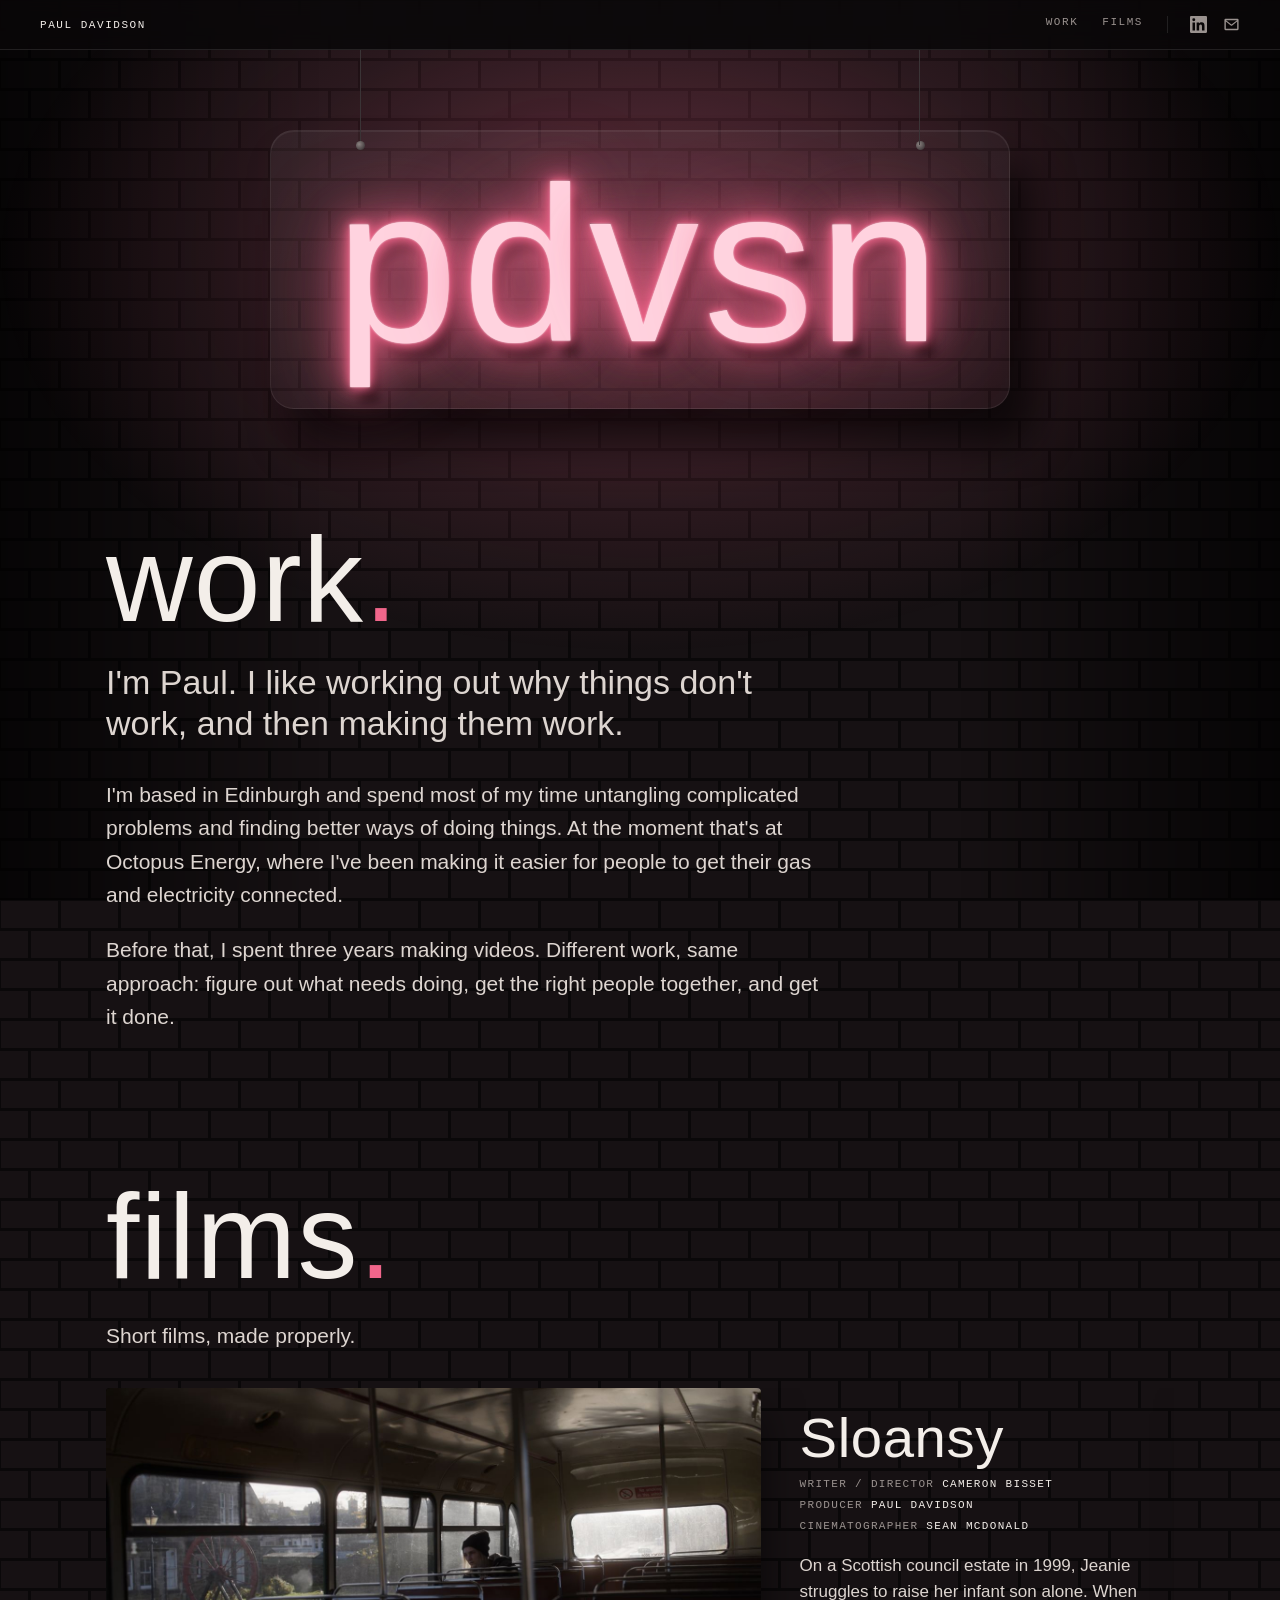
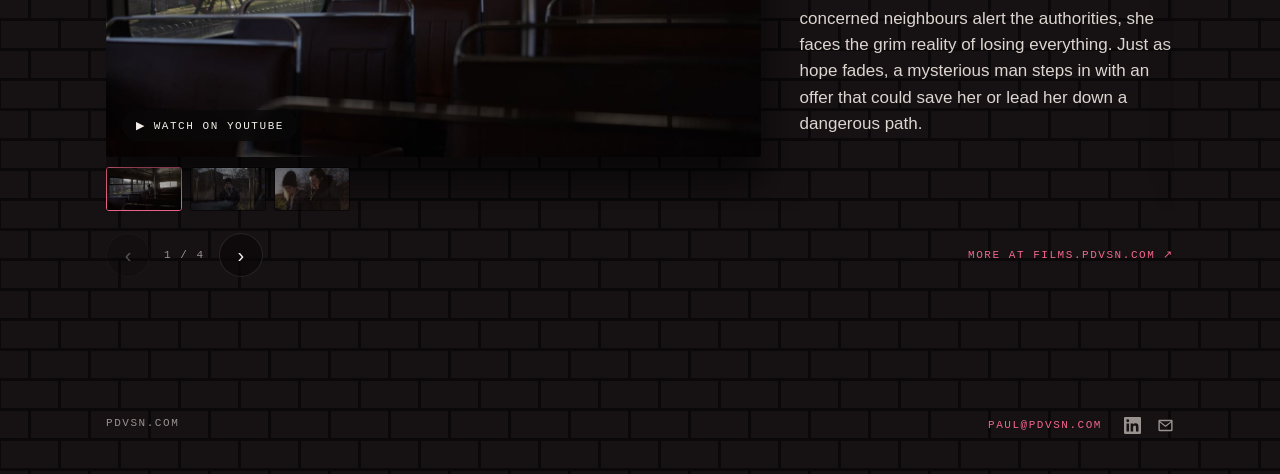
==== index.html @ 5a86b6cb "Shorten the header and set the sign in Bebas Neue The sign area is now about half a screen with the " ====
<!DOCTYPE html>
<html lang="en">
<head>
<meta charset="UTF-8">
<meta name="viewport" content="width=device-width, initial-scale=1.0">
<title>pdvsn — Paul Davidson</title>
<meta name="description" content="Paul Davidson. I like working out why things don't work, and then making them work.">
<link rel="icon" href="data:image/svg+xml,<svg xmlns='http://www.w3.org/2000/svg' viewBox='0 0 16 16'><rect width='16' height='16' fill='%23F1668B'/></svg>">
<link rel="stylesheet" href="site.css">
<style>
  /* ————— the neon sign ————— */
  .wall {
    min-height: clamp(260px, 46svh, 560px);
    display: grid;
    place-items: center;
    padding: 48px 16px 24px;
    overflow-x: clip;
    /* stop the wires at the top of this section, under the header,
       but let the glow fade out over the content below */
    clip-path: inset(0 -100vw -600px -100vw);
  }
  /* pink light thrown onto the bricks once the sign is on */
  .glow {
    position: absolute;
    left: 50%; top: 50%;
    width: min(1300px, 170vw); height: min(800px, 110vw);
    transform: translate(-50%, -50%);
    background: radial-gradient(ellipse at center, rgba(241,102,139,.36), rgba(241,102,139,.09) 45%, transparent 70%);
    pointer-events: none;
  }

  /* clear acrylic plate on two wires */
  .plate {
    position: relative;
    padding: clamp(14px, 2.4vw, 30px) clamp(26px, 5vw, 64px) clamp(18px, 3vw, 38px);
    border-radius: clamp(14px, 2vw, 24px);
    border: 1px solid rgba(255,255,255,.08);
    background: linear-gradient(160deg, rgba(255,255,255,.05), rgba(255,255,255,.012));
    box-shadow: 0 1px 0 rgba(255,255,255,.06) inset, 22px 34px 40px rgba(0,0,0,.65);
  }
  .plate::before, .plate::after {
    content: "";
    position: absolute;
    bottom: calc(100% - 14px);
    height: 100vh;
    border-left: 1px solid #3a3436;
  }
  .plate::before { left: 12%; }
  .plate::after { right: 12%; }
  .standoff { position: absolute; top: 10px; width: 9px; height: 9px; border-radius: 50%; background: radial-gradient(circle at 35% 35%, #8a8381, #2a2627); }
  .standoff.l { left: calc(12% - 4px); }
  .standoff.r { right: calc(12% - 5px); }

  .neon {
    display: flex;
    margin: 0;
    font-weight: 400;
    font-family: var(--display);
    font-size: clamp(96px, 20vw, 220px);
    line-height: .95;
    letter-spacing: .02em;
    white-space: nowrap;
  }
  .ltr { position: relative; z-index: 0; }
  /* the shadow each letter casts on the plate and wall */
  .ltr::before {
    content: attr(data-t);
    position: absolute; left: 0; top: 0;
    z-index: -1;
    color: rgba(0,0,0,.85);
    transform: translate(.04em, .07em);
    filter: blur(5px);
  }
  /* unlit glass */
  .ltr .off { color: #3a3134; text-shadow: 0 1px 0 rgba(255,255,255,.07), 0 -1px 0 rgba(0,0,0,.6); }
  /* lit tube, stacked exactly on top */
  .ltr .on {
    position: absolute; left: 0; top: 0;
    color: #ffd3df;
    text-shadow: 0 0 2px #fff, 0 0 8px var(--pink), 0 0 18px var(--pink), 0 0 40px var(--pink), 0 0 80px rgba(241,102,139,.8);
  }
  /* each letter lights on its own, with its own stutter */
  .js .on, .js .glow { opacity: 0; }
  .js .lit .on { animation: flick 1.1s steps(1, end) both; }
  .js .lit .l1 { animation-delay: .2s; }
  .js .lit .l2 { animation-delay: .65s; animation-name: flick2; }
  .js .lit .l3 { animation-delay: 1.05s; }
  .js .lit .l4 { animation: flick2 1.5s steps(1, end) 1.4s both, buzz 6s steps(1, end) 4s infinite; }
  .js .lit .l5 { animation-delay: 2.1s; animation-name: flick2; }
  .js .lit .glow { animation: warm 3s steps(1, end) .2s both; }
  @keyframes flick {
    0% { opacity: 0 } 10% { opacity: .9 } 16% { opacity: 0 } 30% { opacity: 1 } 36% { opacity: .2 } 50% { opacity: 1 } 100% { opacity: 1 }
  }
  @keyframes flick2 {
    0% { opacity: 0 } 8% { opacity: .6 } 12% { opacity: 0 } 34% { opacity: 0 } 38% { opacity: 1 } 44% { opacity: 0 } 60% { opacity: 1 } 100% { opacity: 1 }
  }
  @keyframes buzz {
    0% { opacity: 1 } 90% { opacity: .3 } 91.5% { opacity: 1 } 93% { opacity: .5 } 94% { opacity: 1 } 100% { opacity: 1 }
  }
  @keyframes warm {
    0% { opacity: 0 } 8% { opacity: .25 } 14% { opacity: 0 } 25% { opacity: .3 } 40% { opacity: .45 } 52% { opacity: .55 }
    66% { opacity: .7 } 80% { opacity: .85 } 92% { opacity: 1 } 100% { opacity: 1 }
  }

  /* ————— films: one at a time on desktop, stacked on phones ————— */
  .reel {
    display: flex;
    gap: 24px;
    margin-top: clamp(24px, 3vw, 36px);
    overflow-x: auto;
    scroll-snap-type: x mandatory;
    scroll-behavior: smooth;
    scrollbar-width: none;
    overscroll-behavior-x: contain;
  }
  .reel::-webkit-scrollbar { display: none; }
  .reel:focus-visible { outline: 1px dashed var(--pink); outline-offset: 6px; }
  .film {
    flex: 0 0 100%;
    scroll-snap-align: start;
    display: grid;
    grid-template-columns: 1.75fr 1fr;
    gap: clamp(24px, 3vw, 44px);
    align-items: start;
  }
  .film > div:last-child { padding-top: clamp(8px, 2vw, 24px); }
  .film h3 { margin: 0 0 10px; font-family: var(--display); font-weight: 400; font-size: clamp(40px, 4.4vw, 60px); line-height: .92; letter-spacing: .01em; }
  .film p { margin: 0; font-size: 17px; line-height: 1.55; }
  .film > * { min-width: 0; } /* let a long thumbnail row scroll instead of widening the page */
  .thumbs { display: flex; gap: 8px; margin-top: 10px; overflow-x: auto; scrollbar-width: none; }
  .thumbs::-webkit-scrollbar { display: none; }
  .thumbs button {
    flex: 0 0 auto;
    width: 76px;
    padding: 0;
    border: 1px solid transparent;
    border-radius: 3px;
    background: #000;
    cursor: pointer;
    opacity: .5;
    transition: opacity .2s, border-color .2s;
  }
  .thumbs button img { display: block; width: 100%; aspect-ratio: 16 / 9; object-fit: cover; border-radius: 2px; }
  .thumbs button:hover, .thumbs button:focus-visible { opacity: .85; outline: none; border-color: var(--rule); }
  .thumbs button.on { opacity: 1; border-color: var(--pink); }
  .credits { list-style: none; margin: 0 0 16px; padding: 0; }
  .credits li { font-family: var(--mono); font-size: 11px; letter-spacing: .12em; text-transform: uppercase; color: var(--ink-dim); line-height: 1.9; }
  .credits b { font-weight: 400; color: var(--ink); }

  .reel-nav { display: flex; align-items: center; gap: 14px; margin-top: 22px; }
  .reel-nav button {
    width: 44px; height: 44px;
    border-radius: 50%;
    border: 1px solid var(--rule);
    background: rgba(10,8,9,.6);
    color: var(--ink);
    font-size: 20px; line-height: 1;
    cursor: pointer;
    transition: border-color .2s, color .2s, opacity .2s;
  }
  .reel-nav button:hover, .reel-nav button:focus-visible { border-color: var(--pink); color: var(--pink); outline: none; }
  .reel-nav button:disabled { opacity: .3; cursor: default; border-color: var(--rule); color: var(--ink); }
  .reel-nav .count { min-width: 4ch; color: var(--ink-dim); }
  .reel-nav .more { margin: 0 0 0 auto; }

  .still {
    position: relative;
    display: block;
    overflow: hidden;
    border-radius: 4px;
    box-shadow: 0 24px 40px rgba(0,0,0,.6);
  }
  /* films are shot in different shapes, so show each still whole on a black screen */
  .still { background: #000; }
  .still img { display: block; width: 100%; height: auto; aspect-ratio: 16 / 9; object-fit: contain; transition: transform .8s cubic-bezier(.2,.7,.2,1), opacity .25s; }
  .still img.fade { opacity: 0; }
  .still:hover img, .still:focus-visible img { transform: scale(1.03); }
  .still .play {
    position: absolute; left: 16px; bottom: 16px;
    padding: 9px 14px;
    background: rgba(10,8,9,.75);
    backdrop-filter: blur(6px);
    -webkit-backdrop-filter: blur(6px);
    border-radius: 999px;
    color: var(--ink);
    font-family: var(--mono); font-size: 11px; letter-spacing: .14em; text-transform: uppercase;
    transition: background .2s, color .2s;
  }
  .still:hover .play, .still:focus-visible .play { background: var(--pink); color: var(--bg); }
  .more { display: inline-block; color: var(--pink); text-decoration: none; }
  .more:hover, .more:focus-visible { text-decoration: underline; }

  /* ————— use the width on laptops ————— */
  .wide, footer { width: min(1100px, 100%); margin: 0 auto; }
  .wide .part { width: auto; margin: 0; }
  .wide .narrow { max-width: 760px; }
  #work { padding-top: clamp(28px, 5vw, 64px); }

  @media (max-width: 860px) {
    .wide, footer { width: min(760px, 100%); }
  }
  @media (max-width: 700px) {
    .reel { flex-direction: column; gap: clamp(40px, 8vw, 56px); overflow: visible; scroll-snap-type: none; }
    .film { grid-template-columns: 1fr; gap: 16px; }
    .reel-nav button, .reel-nav .count { display: none; }
    .reel-nav .more { margin: 8px 0 0; }
  }

  @media (prefers-reduced-motion: reduce) {
    html { scroll-behavior: auto; }
    .js .on, .js .glow { opacity: 1; animation: none !important; }
  }
</style>
</head>
<body>

  <header class="menu">
    <a class="home" href="#top">Paul Davidson</a>
    <nav aria-label="Main"><a href="#work">work</a><a href="#films">films</a><span class="icons"><a href="https://www.linkedin.com/in/mrpauldavidson" aria-label="LinkedIn"><svg viewBox="0 0 24 24" aria-hidden="true"><path d="M20.45 20.45h-3.55v-5.57c0-1.33-.03-3.04-1.85-3.04-1.86 0-2.14 1.45-2.14 2.94v5.67H9.36V9h3.41v1.56h.05c.47-.9 1.64-1.85 3.37-1.85 3.6 0 4.27 2.37 4.27 5.46v6.28zM5.34 7.43a2.06 2.06 0 1 1 0-4.12 2.06 2.06 0 0 1 0 4.12zM7.12 20.45H3.56V9h3.56v11.45zM22.22 0H1.77C.79 0 0 .77 0 1.73v20.54C0 23.23.79 24 1.77 24h20.45c.98 0 1.78-.77 1.78-1.73V1.73C24 .77 23.2 0 22.22 0z"/></svg></a><a href="mailto:paul@pdvsn.com" aria-label="Email paul@pdvsn.com"><svg viewBox="0 0 24 24" aria-hidden="true"><path d="M2 5.5A1.5 1.5 0 0 1 3.5 4h17A1.5 1.5 0 0 1 22 5.5v13a1.5 1.5 0 0 1-1.5 1.5h-17A1.5 1.5 0 0 1 2 18.5v-13zm2.2.5 7.8 6.1L19.8 6H4.2zM20 7.9l-7.4 5.8a1 1 0 0 1-1.2 0L4 7.9V18h16V7.9z"/></svg></a></span></nav>
  </header>

  <section class="wall" id="top">
    <div class="glow" aria-hidden="true"></div>
    <div class="plate">
      <span class="standoff l" aria-hidden="true"></span><span class="standoff r" aria-hidden="true"></span>
      <!-- Each letter is stacked three times: the shadow it casts, the unlit glass,
           and the lit tube on top, which flickers on by itself. -->
      <h1 class="neon" aria-label="pdvsn">
        <span class="ltr" data-t="p"><span class="off">p</span><span class="on l1">p</span></span>
        <span class="ltr" data-t="d"><span class="off">d</span><span class="on l2">d</span></span>
        <span class="ltr" data-t="v"><span class="off">v</span><span class="on l3">v</span></span>
        <span class="ltr" data-t="s"><span class="off">s</span><span class="on l4">s</span></span>
        <span class="ltr" data-t="n"><span class="off">n</span><span class="on l5">n</span></span>
      </h1>
    </div>
  </section>

  <div class="wide">
    <section class="part narrow" id="work">
      <h2>work<span>.</span></h2>
      <p class="lede">I'm Paul. I like working out why things don't work, and then making them work.</p>
      <p>I'm based in Edinburgh and spend most of my time untangling complicated problems and finding better ways of doing things. At the moment that's at Octopus Energy, where I've been making it easier for people to get their gas and electricity connected.</p>
      <p>Before that, I spent three years making videos. Different work, same approach: figure out what needs doing, get the right people together, and get it done.</p>
    </section>

    <section class="part" id="films">
      <h2>films<span>.</span></h2>
      <p>Short films, made properly.</p>
      <div class="reel" id="reel" tabindex="0" aria-label="Films, scroll sideways for more">
        <!-- Each film shows images/<name>-1.jpg large, with every still as a
             thumbnail underneath. To add a still, add another <button> to its row. -->
        <article class="film">
          <div class="media">
            <a class="still" href="https://www.youtube.com/watch?v=3D2MKY4uDA4">
              <img src="images/sloansy-1.jpg" alt="Still from Sloansy" loading="lazy">
              <span class="play">▶ Watch on YouTube</span>
            </a>
            <div class="thumbs" aria-label="More stills from Sloansy"><button type="button" class="on" aria-current="true" data-src="images/sloansy-1.jpg" aria-label="Still 1"><img src="images/sloansy-1.jpg" alt="" loading="lazy"></button><button type="button" data-src="images/sloansy-2.jpg" aria-label="Still 2"><img src="images/sloansy-2.jpg" alt="" loading="lazy"></button><button type="button" data-src="images/sloansy-3.jpg" aria-label="Still 3"><img src="images/sloansy-3.jpg" alt="" loading="lazy"></button></div>
          </div>
          <div>
            <h3>Sloansy</h3>
            <ul class="credits"><li>Writer / Director <b>Cameron Bisset</b></li><li>Producer <b>Paul Davidson</b></li><li>Cinematographer <b>Sean McDonald</b></li></ul>
            <p>On a Scottish council estate in 1999, Jeanie struggles to raise her infant son alone. When concerned neighbours alert the authorities, she faces the grim reality of losing everything. Just as hope fades, a mysterious man steps in with an offer that could save her or lead her down a dangerous path.</p>
          </div>
        </article>
        <article class="film">
          <div class="media">
            <a class="still" href="https://www.youtube.com/watch?v=1Ty29yOT98E">
              <img src="images/swimming-1.jpg" alt="Still from Swimming With You" loading="lazy">
              <span class="play">▶ Watch on YouTube</span>
            </a>
            <div class="thumbs" aria-label="More stills from Swimming With You"><button type="button" class="on" aria-current="true" data-src="images/swimming-1.jpg" aria-label="Still 1"><img src="images/swimming-1.jpg" alt="" loading="lazy"></button><button type="button" data-src="images/swimming-2.jpg" aria-label="Still 2"><img src="images/swimming-2.jpg" alt="" loading="lazy"></button><button type="button" data-src="images/swimming-3.jpg" aria-label="Still 3"><img src="images/swimming-3.jpg" alt="" loading="lazy"></button></div>
          </div>
          <div>
            <h3>Swimming With You</h3>
            <ul class="credits"><li>Writer / Director <b>Holly Lawrenson Evans</b></li><li>Writer / Producer <b>Paul Davidson</b></li><li>Cinematographer <b>Chester Briscall-Harvey</b></li></ul>
            <p>After a hookup goes wrong, Rhys and Lucas find themselves locked out of their car, stuck in awkward silence. As they talk, frustration turns to unexpected connection. When a sharp-witted recovery worker arrives, she sizes them up with a knowing smile, turning their night into something neither of them expected.</p>
          </div>
        </article>
        <article class="film">
          <div class="media">
            <a class="still" href="https://vimeo.com/378201220">
              <img src="images/ange-1.jpg" alt="Still from Ange the Ganj" loading="lazy">
              <span class="play">▶ Watch on Vimeo</span>
            </a>
            <div class="thumbs" aria-label="More stills from Ange the Ganj"><button type="button" class="on" aria-current="true" data-src="images/ange-1.jpg" aria-label="Still 1"><img src="images/ange-1.jpg" alt="" loading="lazy"></button><button type="button" data-src="images/ange-2.jpg" aria-label="Still 2"><img src="images/ange-2.jpg" alt="" loading="lazy"></button><button type="button" data-src="images/ange-3.jpg" aria-label="Still 3"><img src="images/ange-3.jpg" alt="" loading="lazy"></button><button type="button" data-src="images/ange-4.jpg" aria-label="Still 4"><img src="images/ange-4.jpg" alt="" loading="lazy"></button><button type="button" data-src="images/ange-5.jpg" aria-label="Still 5"><img src="images/ange-5.jpg" alt="" loading="lazy"></button></div>
          </div>
          <div>
            <h3>Ange the Ganj</h3>
            <ul class="credits"><li>Writer / Director <b>Elías Nader</b></li><li>Cinematographer <b>Chester Briscall-Harvey</b></li><li>Producer <b>Paul Davidson</b></li></ul>
            <p>Joe turns up to buy a pound of weed from Angela, a tea-making, biscuit-offering gran who grows the best strain in town. Then the police knock on the door.</p>
          </div>
        </article>
        <article class="film">
          <div class="media">
            <a class="still" href="https://vimeo.com/270186488">
              <img src="images/bad-1.jpg" alt="Still from Bad Investment" loading="lazy">
              <span class="play">▶ Watch on Vimeo</span>
            </a>
            <div class="thumbs" aria-label="More stills from Bad Investment"><button type="button" class="on" aria-current="true" data-src="images/bad-1.jpg" aria-label="Still 1"><img src="images/bad-1.jpg" alt="" loading="lazy"></button><button type="button" data-src="images/bad-2.jpg" aria-label="Still 2"><img src="images/bad-2.jpg" alt="" loading="lazy"></button><button type="button" data-src="images/bad-3.jpg" aria-label="Still 3"><img src="images/bad-3.jpg" alt="" loading="lazy"></button><button type="button" data-src="images/bad-4.jpg" aria-label="Still 4"><img src="images/bad-4.jpg" alt="" loading="lazy"></button></div>
          </div>
          <div>
            <h3>Bad Investment</h3>
            <ul class="credits"><li>Director <b>Paul Davidson</b></li><li>Cinematographer <b>Nathan Pearson</b></li><li>Producer <b>Paul Davidson</b></li></ul>
            <p>Garth's next taxi pick-up is Reece, the business partner who threw him out of the company and kept his fourteen grand. Garth wants it back, by Monday morning.</p>
          </div>
        </article>
      </div>
      <div class="reel-nav">
        <button type="button" id="prev" aria-label="Previous film">‹</button>
        <span class="count mono" id="count" aria-live="polite">1 / 4</span>
        <button type="button" id="next" aria-label="Next film">›</button>
        <a class="more mono" href="https://films.pdvsn.com">More at films.pdvsn.com ↗</a>
      </div>
    </section>

  </div>

  <footer class="mono">
    <span>pdvsn.com</span>
    <span class="reach"><a href="mailto:paul@pdvsn.com">paul@pdvsn.com</a><span class="icons"><a href="https://www.linkedin.com/in/mrpauldavidson" aria-label="LinkedIn"><svg viewBox="0 0 24 24" aria-hidden="true"><path d="M20.45 20.45h-3.55v-5.57c0-1.33-.03-3.04-1.85-3.04-1.86 0-2.14 1.45-2.14 2.94v5.67H9.36V9h3.41v1.56h.05c.47-.9 1.64-1.85 3.37-1.85 3.6 0 4.27 2.37 4.27 5.46v6.28zM5.34 7.43a2.06 2.06 0 1 1 0-4.12 2.06 2.06 0 0 1 0 4.12zM7.12 20.45H3.56V9h3.56v11.45zM22.22 0H1.77C.79 0 0 .77 0 1.73v20.54C0 23.23.79 24 1.77 24h20.45c.98 0 1.78-.77 1.78-1.73V1.73C24 .77 23.2 0 22.22 0z"/></svg></a><a href="mailto:paul@pdvsn.com" aria-label="Email paul@pdvsn.com"><svg viewBox="0 0 24 24" aria-hidden="true"><path d="M2 5.5A1.5 1.5 0 0 1 3.5 4h17A1.5 1.5 0 0 1 22 5.5v13a1.5 1.5 0 0 1-1.5 1.5h-17A1.5 1.5 0 0 1 2 18.5v-13zm2.2.5 7.8 6.1L19.8 6H4.2zM20 7.9l-7.4 5.8a1 1 0 0 1-1.2 0L4 7.9V18h16V7.9z"/></svg></a></span></span>
  </footer>

<script>
  document.documentElement.classList.add("js");
  // ——— film reel: arrows, counter and keyboard ———
  const reel = document.getElementById("reel");
  const slides = reel.querySelectorAll(".film");
  const prev = document.getElementById("prev"), next = document.getElementById("next"), count = document.getElementById("count");
  const step = () => reel.clientWidth + 24; // slide width plus the gap
  const current = () => Math.round(reel.scrollLeft / step());
  function update() {
    const i = current();
    count.textContent = (i + 1) + " / " + slides.length;
    prev.disabled = i === 0;
    next.disabled = i === slides.length - 1;
  }
  const go = (d) => reel.scrollTo({ left: (current() + d) * step() });
  prev.addEventListener("click", () => go(-1));
  next.addEventListener("click", () => go(1));
  reel.addEventListener("scroll", () => requestAnimationFrame(update), { passive: true });
  update();

  // ——— thumbnails swap the big still ———
  document.querySelectorAll(".thumbs").forEach((row) => {
    const big = row.parentElement.querySelector(".still img");
    row.addEventListener("click", (e) => {
      const b = e.target.closest("button");
      if (!b || b.classList.contains("on")) return;
      row.querySelectorAll("button").forEach((x) => { x.classList.remove("on"); x.removeAttribute("aria-current"); });
      b.classList.add("on"); b.setAttribute("aria-current", "true");
      big.classList.add("fade");
      setTimeout(() => { big.src = b.dataset.src; big.onload = () => big.classList.remove("fade"); }, 200);
    });
  });

  // switch the sign on shortly after the font has loaded
  document.fonts.ready.then(() =>
    setTimeout(() => document.getElementById("top").classList.add("lit"), 400));
</script>
</body>
</html>
---- site.css ----
/* Shared styles for every page: fonts, colours, the brick wall and the sticky header. */

@font-face { font-family: "Bebas Neue"; src: url("fonts/bebas-neue.woff2") format("woff2"); font-display: block; }
@font-face { font-family: "Outfit"; src: url("fonts/outfit-300.woff2") format("woff2"); font-weight: 300; font-display: swap; }
@font-face { font-family: "Outfit"; src: url("fonts/outfit-400.woff2") format("woff2"); font-weight: 400; font-display: swap; }
@font-face { font-family: "Outfit"; src: url("fonts/outfit-500.woff2") format("woff2"); font-weight: 500; font-display: swap; }
@font-face { font-family: "Space Mono"; src: url("fonts/space-mono.woff2") format("woff2"); font-display: swap; }

:root {
  --bg: #0a0809;
  --ink: #f3eee9;
  --ink-dim: #9a928f;
  --rule: rgba(255,255,255,.1);
  --pink: #F1668B;
  --display: "Bebas Neue", "Arial Narrow", sans-serif;
  --body: "Outfit", "Helvetica Neue", Arial, sans-serif;
  --mono: "Space Mono", ui-monospace, Menlo, monospace;
}

* { box-sizing: border-box; }
html { scroll-behavior: smooth; }
body {
  margin: 0;
  color: var(--ink);
  font-family: var(--body);
  font-weight: 300;
  -webkit-font-smoothing: antialiased;
  overflow-x: hidden;
  /* one brick wall, all the way down */
  background:
    url("data:image/svg+xml;utf8,<svg xmlns='http://www.w3.org/2000/svg' width='120' height='60'><rect width='120' height='60' fill='%230a0809'/><g fill='%23161113'><rect x='1' y='1' width='57' height='27'/><rect x='61' y='1' width='57' height='27'/><rect x='-29' y='31' width='57' height='27'/><rect x='31' y='31' width='57' height='27'/><rect x='91' y='31' width='57' height='27'/></g></svg>")
    var(--bg);
}
/* darken the edges of the wall so the middle feels lit */
body::before {
  content: "";
  position: fixed; inset: 0;
  background: linear-gradient(90deg, rgba(0,0,0,.7), transparent 25%, transparent 75%, rgba(0,0,0,.7));
  pointer-events: none;
  z-index: 0;
}
body > * { position: relative; z-index: 1; }
a { color: inherit; }
.mono { font-family: var(--mono); font-size: 11px; letter-spacing: .14em; text-transform: uppercase; }

/* ————— sticky header ————— */
.menu {
  position: sticky; top: 0;
  z-index: 20;
  display: flex; justify-content: space-between; align-items: center;
  padding: 16px clamp(16px, 4vw, 40px);
  background: rgba(10, 8, 9, .72);
  backdrop-filter: blur(10px);
  -webkit-backdrop-filter: blur(10px);
  border-bottom: 1px solid var(--rule);
  font-family: var(--mono);
  font-size: 11px;
  letter-spacing: .14em;
  text-transform: uppercase;
}
.menu nav { display: flex; gap: 24px; }
.menu a { color: var(--ink-dim); text-decoration: none; transition: color .2s; }
.menu a:hover, .menu a:focus-visible, .menu a[aria-current] { color: var(--pink); }
.menu .home { color: var(--ink); }
.icons { display: inline-flex; align-items: center; gap: 16px; }
.menu .icons { padding-left: 22px; border-left: 1px solid var(--rule); }
.icons a { display: block; color: var(--ink-dim); transition: color .2s; }
.icons a:hover, .icons a:focus-visible { color: var(--pink); }
.icons svg { display: block; width: 17px; height: 17px; fill: currentColor; }
footer .reach { display: inline-flex; align-items: center; gap: 22px; }

/* ————— sections ————— */
.part {
  width: min(760px, 100%);
  margin: 0 auto;
  padding: clamp(72px, 11vw, 130px) 16px 0;
  scroll-margin-top: 30px;
}
.part h2, .page-title {
  margin: 0 0 clamp(20px, 3vw, 32px);
  font-family: var(--display);
  font-weight: 400;
  font-size: clamp(64px, 11vw, 120px);
  line-height: .85;
  letter-spacing: .01em;
}
.part h2 span, .page-title span { color: var(--pink); }
.part .lede {
  margin: 0 0 1em;
  font-size: clamp(24px, 3vw, 34px);
  font-weight: 400;
  line-height: 1.2;
}
.part p {
  margin: 0 0 1em;
  font-size: clamp(18px, 1.9vw, 21px);
  line-height: 1.6;
  color: #ddd5d0;
}

/* ————— simple list rows ————— */
.rows { list-style: none; margin: clamp(24px, 4vw, 40px) 0 0; padding: 0; border-top: 1px solid var(--rule); }
.rows li { border-bottom: 1px solid var(--rule); }
.rows a {
  display: grid;
  grid-template-columns: 1fr auto;
  gap: 4px 20px;
  align-items: baseline;
  padding: 18px 0;
  text-decoration: none;
}
.rows .name { font-family: var(--display); font-size: clamp(32px, 4vw, 42px); line-height: 1; letter-spacing: .01em; transition: color .2s; }
.rows .side { font-family: var(--mono); font-size: 11px; letter-spacing: .14em; text-transform: uppercase; color: var(--pink); white-space: nowrap; }
.rows .desc { grid-column: 1 / -1; color: var(--ink-dim); font-size: 17px; line-height: 1.5; }
.rows a:hover .name, .rows a:focus-visible .name { color: var(--pink); }

footer {
  width: min(760px, 100%);
  margin: 0 auto;
  padding: clamp(80px, 12vw, 140px) 16px 40px;
  display: flex; justify-content: space-between; flex-wrap: wrap; gap: 12px 28px;
  color: var(--ink-dim);
}
footer a { text-decoration: none; color: var(--pink); }
footer a:hover, footer a:focus-visible { text-decoration: underline; }

@media (max-width: 560px) {
  .menu .home { display: none; }
  .menu { justify-content: center; }
  .rows a { grid-template-columns: 1fr; }
}
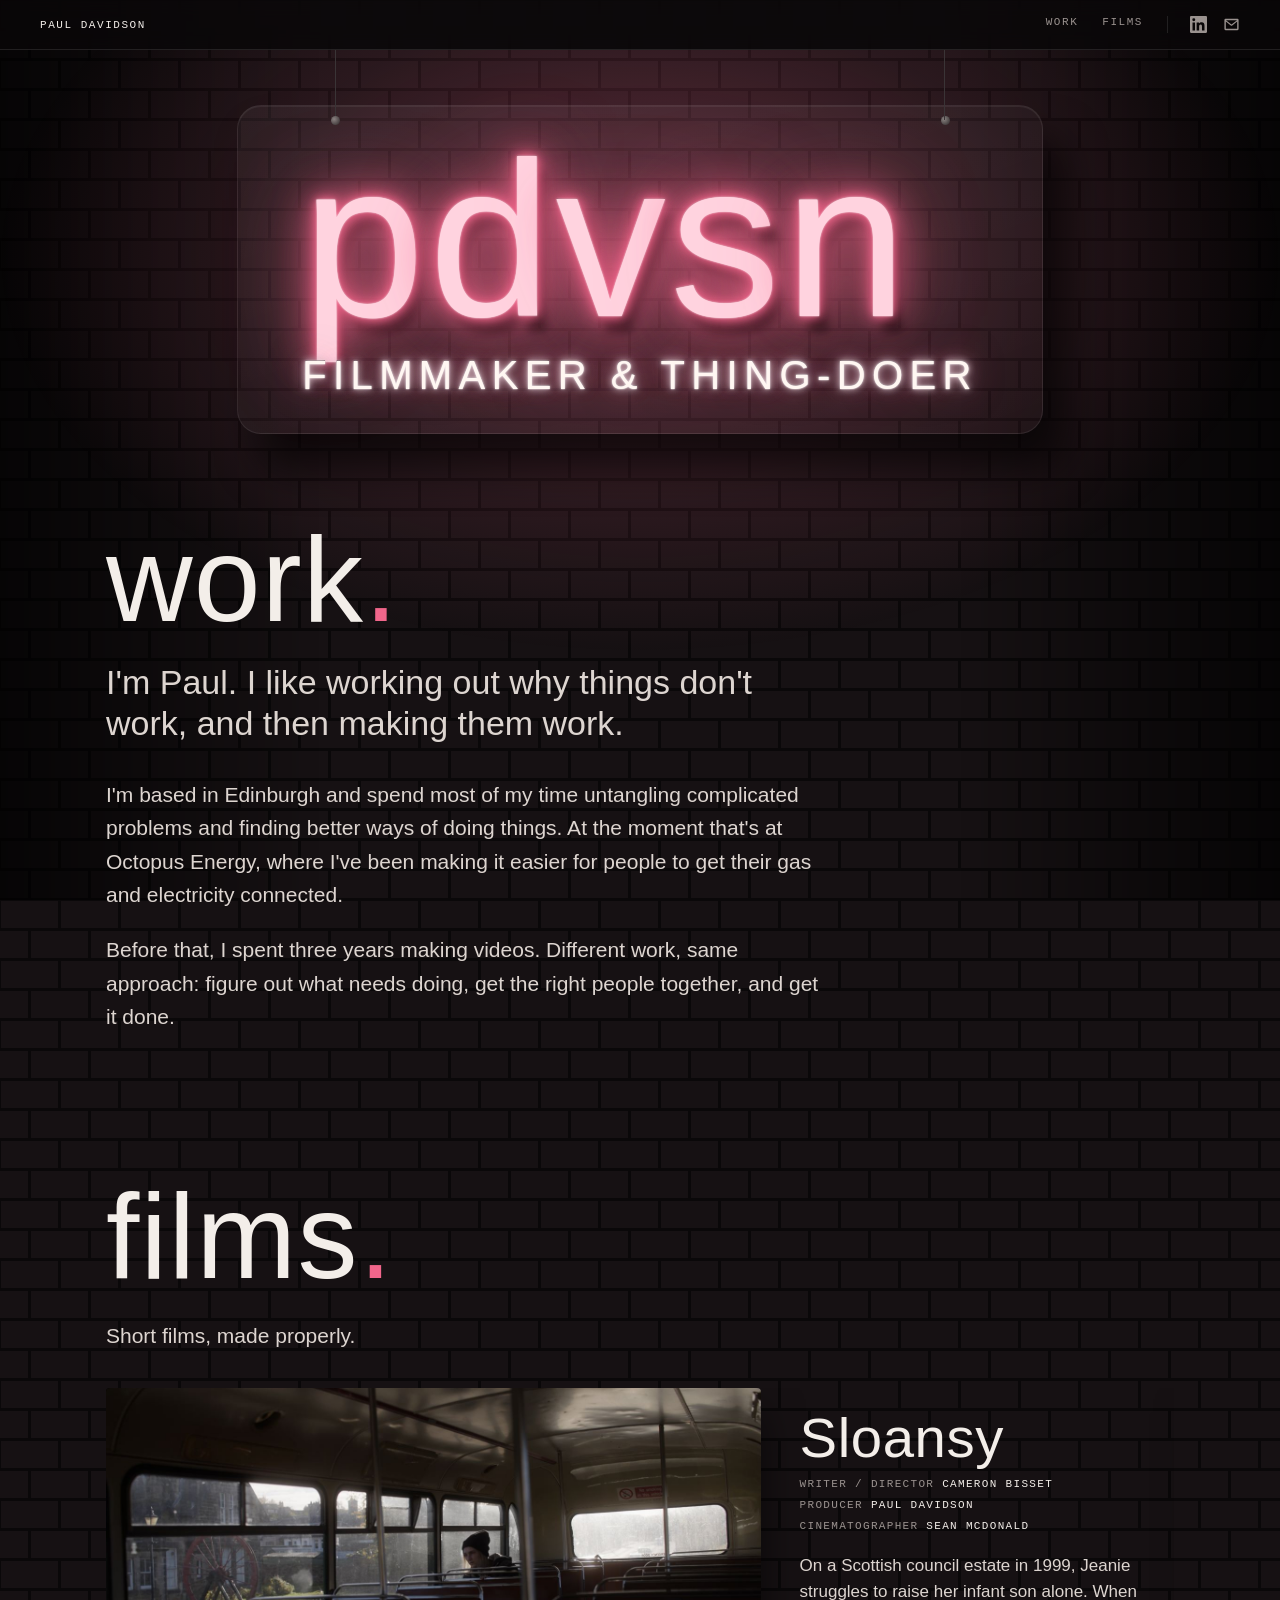
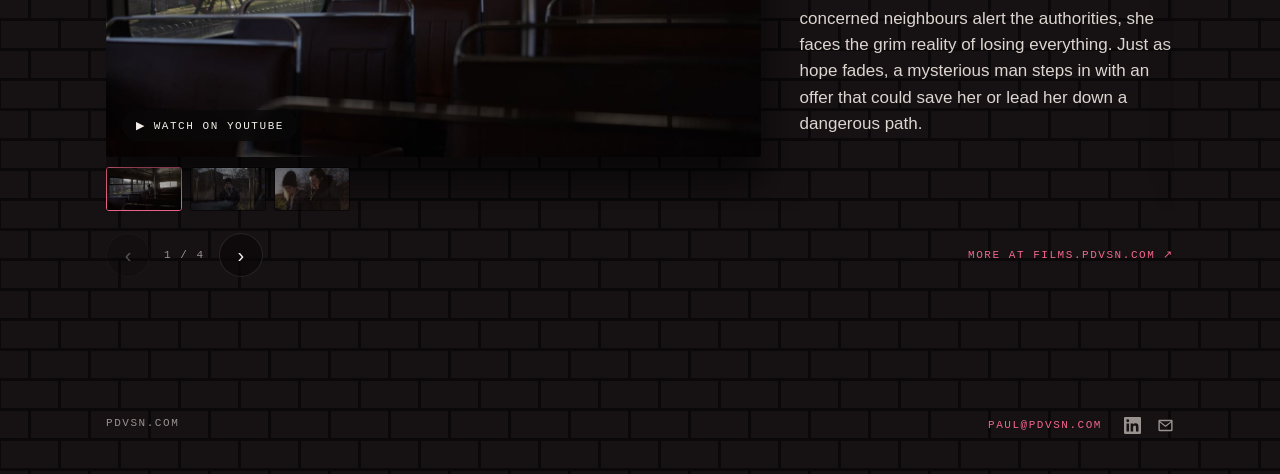
==== commit ed69bd4c: "Add a white neon tagline under the sign 'Filmmaker & thing-doer' sits on the plate under PDVSN in wh" ====
--- a/index.html
+++ b/index.html
@@ -79,6 +79,23 @@
     color: #ffd3df;
     text-shadow: 0 0 2px #fff, 0 0 8px var(--pink), 0 0 18px var(--pink), 0 0 40px var(--pink), 0 0 80px rgba(241,102,139,.8);
   }
+  /* the white line underneath */
+  .tagline {
+    margin: clamp(4px, 1vw, 10px) 0 0;
+    text-align: center;
+    font-family: var(--display);
+    font-size: clamp(20px, 3.6vw, 40px);
+    line-height: 1;
+    letter-spacing: .16em;
+    text-transform: uppercase;
+    white-space: nowrap;
+  }
+  .tagline .ltr { display: inline-block; }
+  .ltr .on.white {
+    color: #fff7f2;
+    text-shadow: 0 0 2px #fff, 0 0 7px #ffe6ef, 0 0 16px rgba(255,190,210,.8), 0 0 34px rgba(241,102,139,.5);
+  }
+
   /* each letter lights on its own, with its own stutter */
   .js .on, .js .glow { opacity: 0; }
   .js .lit .on { animation: flick 1.1s steps(1, end) both; }
@@ -87,6 +104,7 @@
   .js .lit .l3 { animation-delay: 1.05s; }
   .js .lit .l4 { animation: flick2 1.5s steps(1, end) 1.4s both, buzz 6s steps(1, end) 4s infinite; }
   .js .lit .l5 { animation-delay: 2.1s; animation-name: flick2; }
+  .js .lit .l6 { animation-delay: 2.9s; }
   .js .lit .glow { animation: warm 3s steps(1, end) .2s both; }
   @keyframes flick {
     0% { opacity: 0 } 10% { opacity: .9 } 16% { opacity: 0 } 30% { opacity: 1 } 36% { opacity: .2 } 50% { opacity: 1 } 100% { opacity: 1 }
@@ -232,6 +250,10 @@
         <span class="ltr" data-t="s"><span class="off">s</span><span class="on l4">s</span></span>
         <span class="ltr" data-t="n"><span class="off">n</span><span class="on l5">n</span></span>
       </h1>
+      <!-- ✏️ the white line under the sign: change the words in all three places -->
+      <p class="tagline" aria-label="Filmmaker and thing-doer">
+        <span class="ltr" data-t="Filmmaker &amp; thing-doer"><span class="off">Filmmaker &amp; thing-doer</span><span class="on white l6">Filmmaker &amp; thing-doer</span></span>
+      </p>
     </div>
   </section>
 
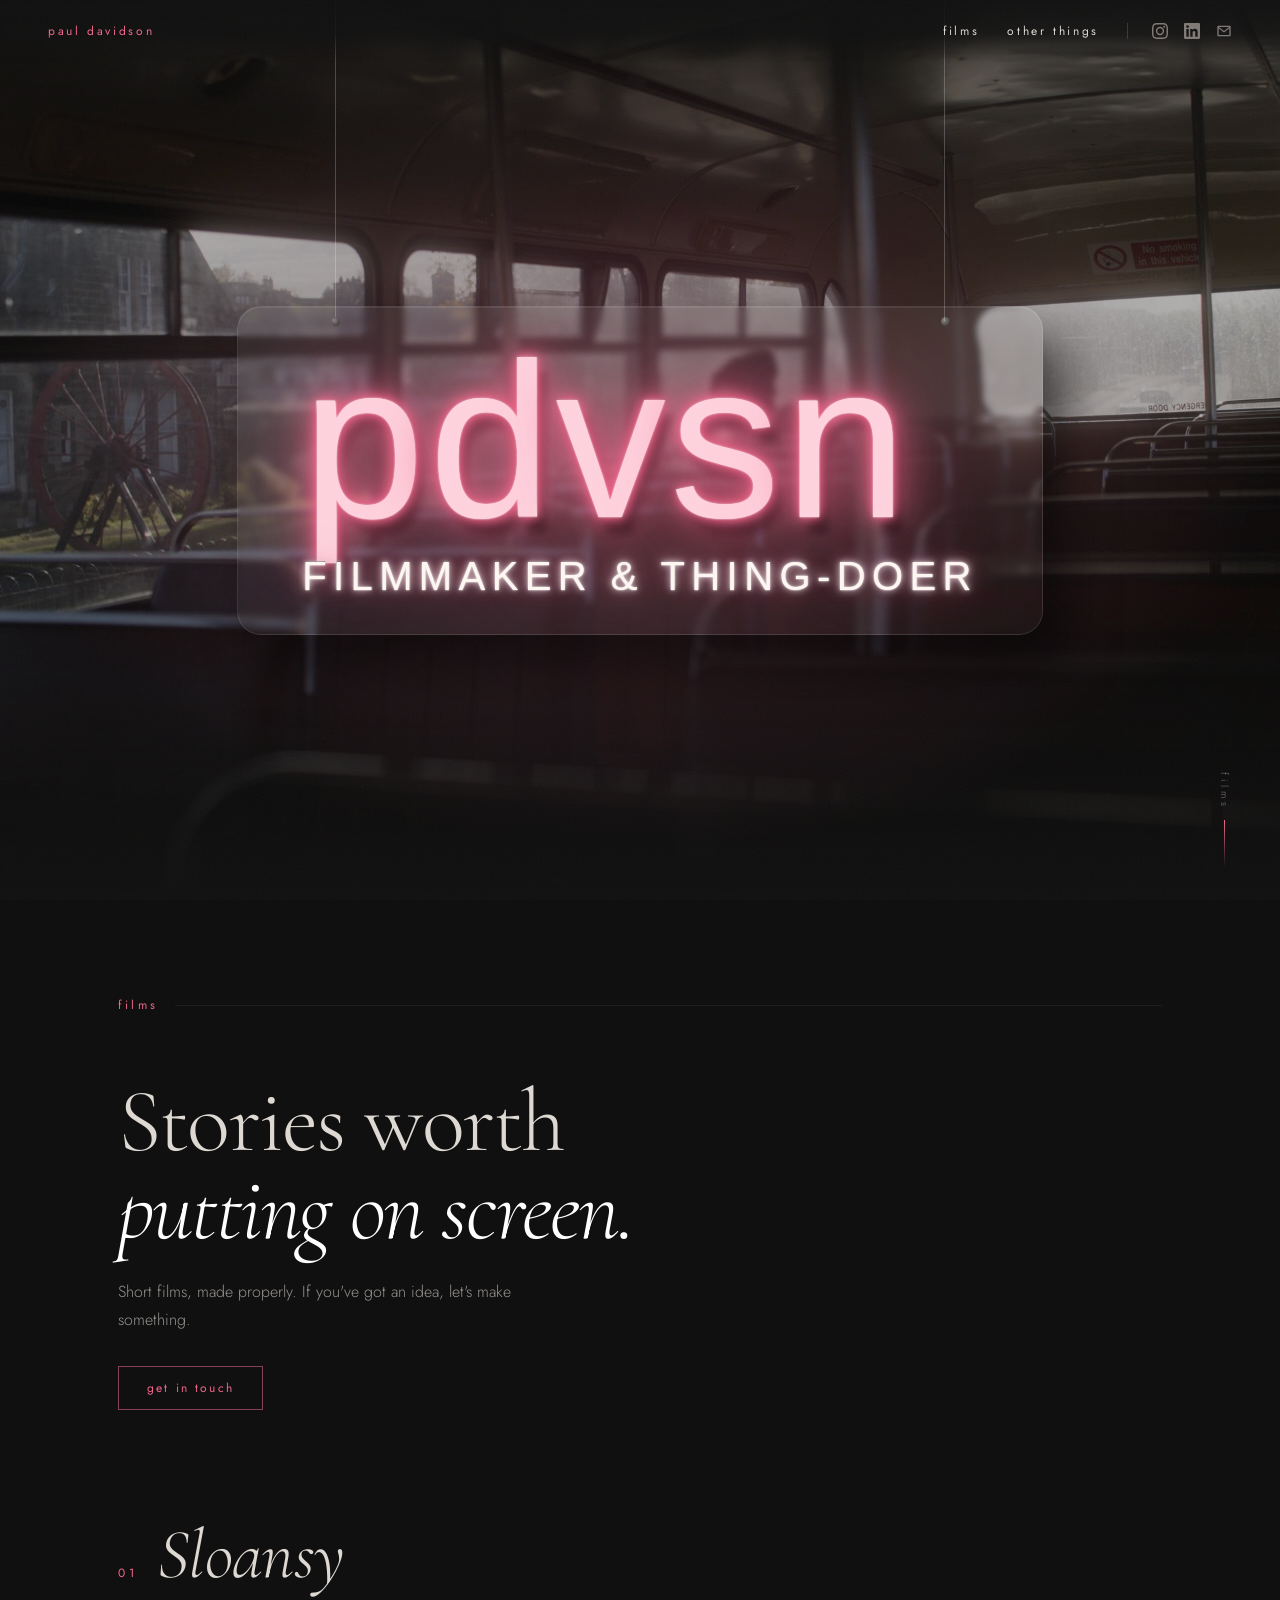
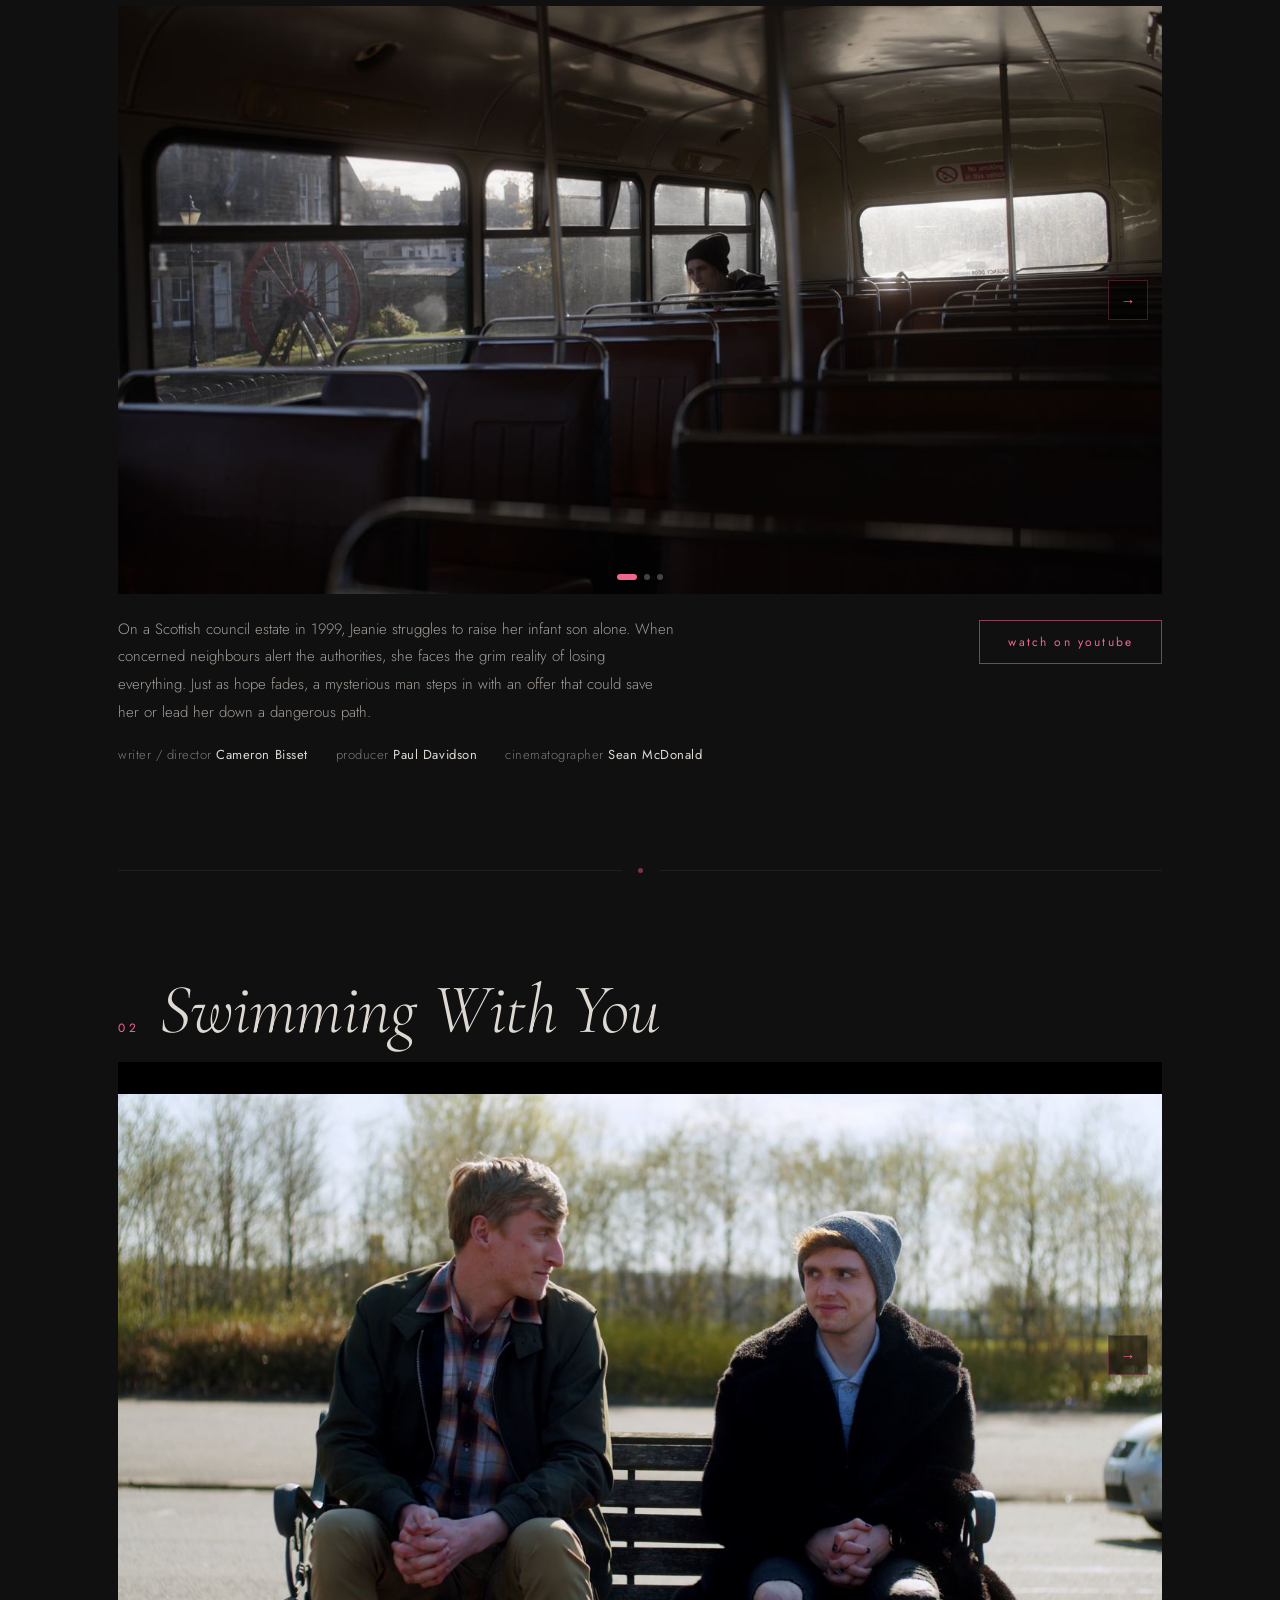
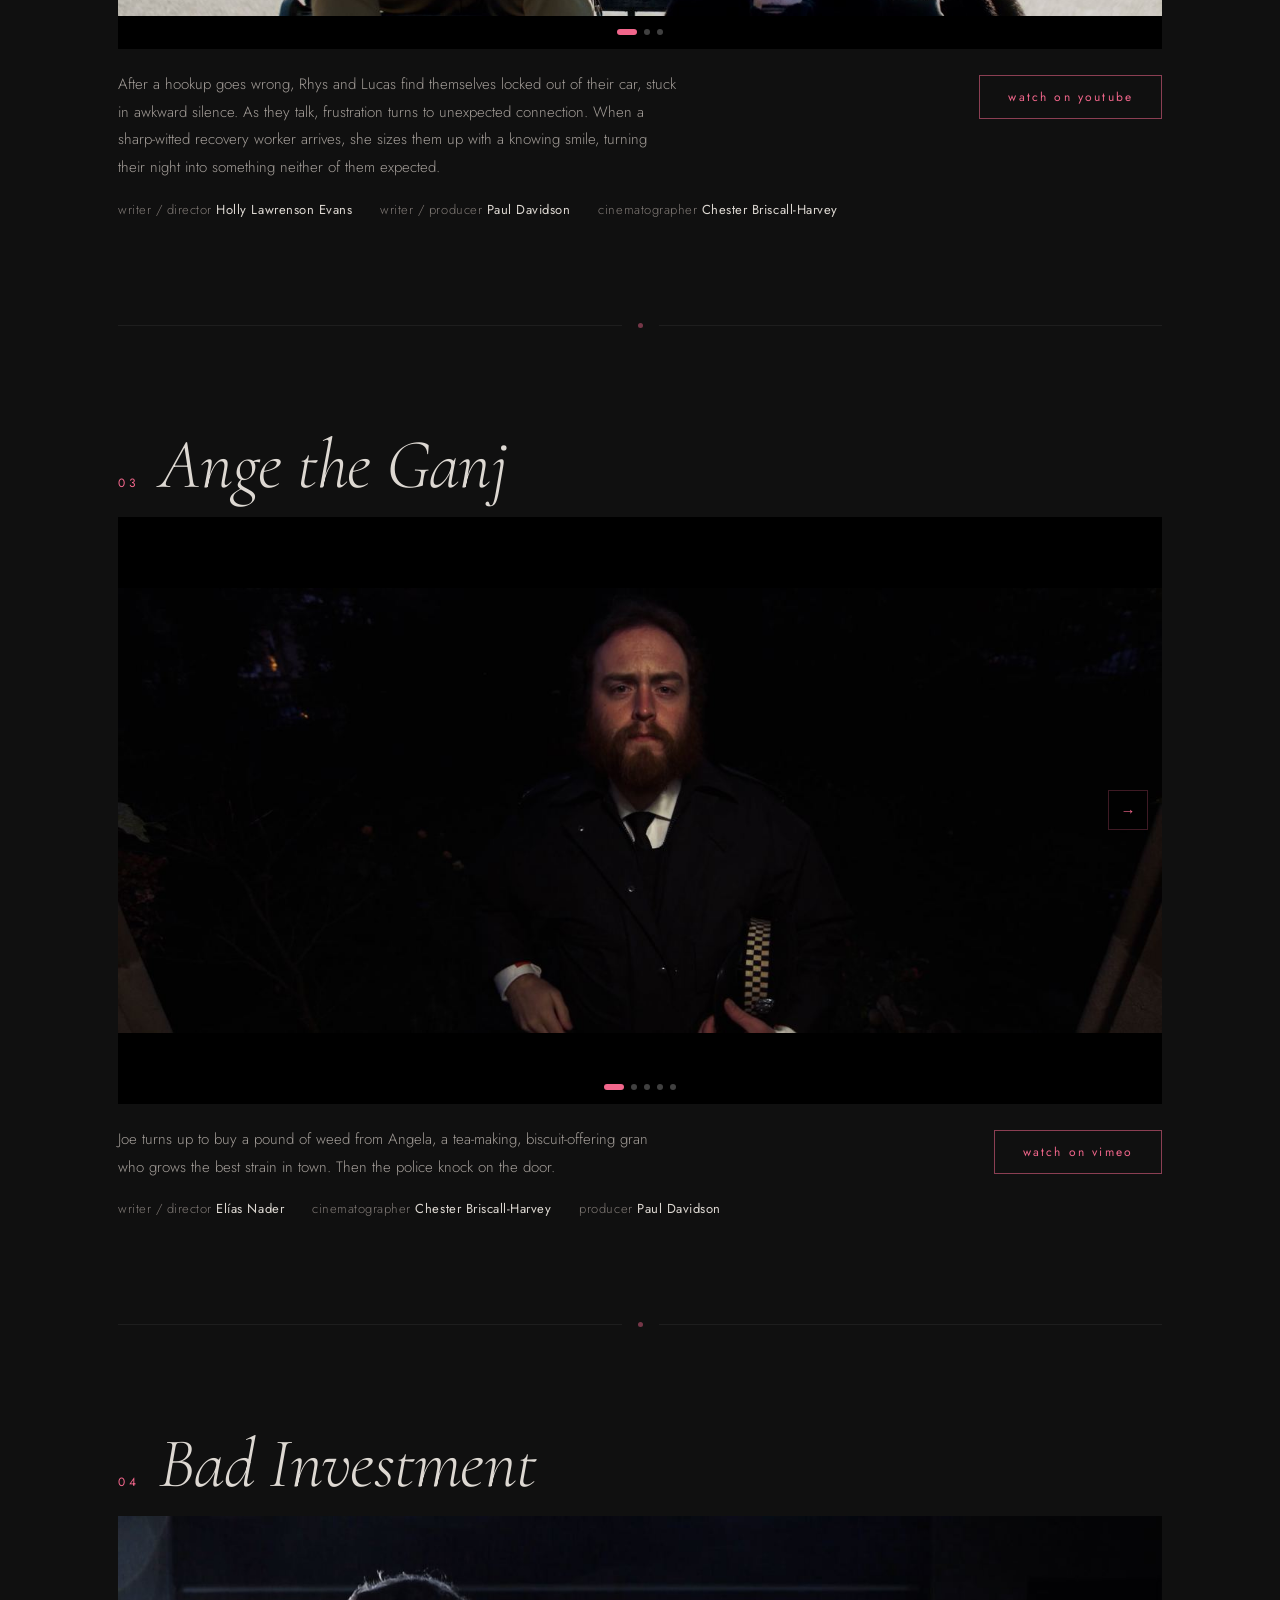
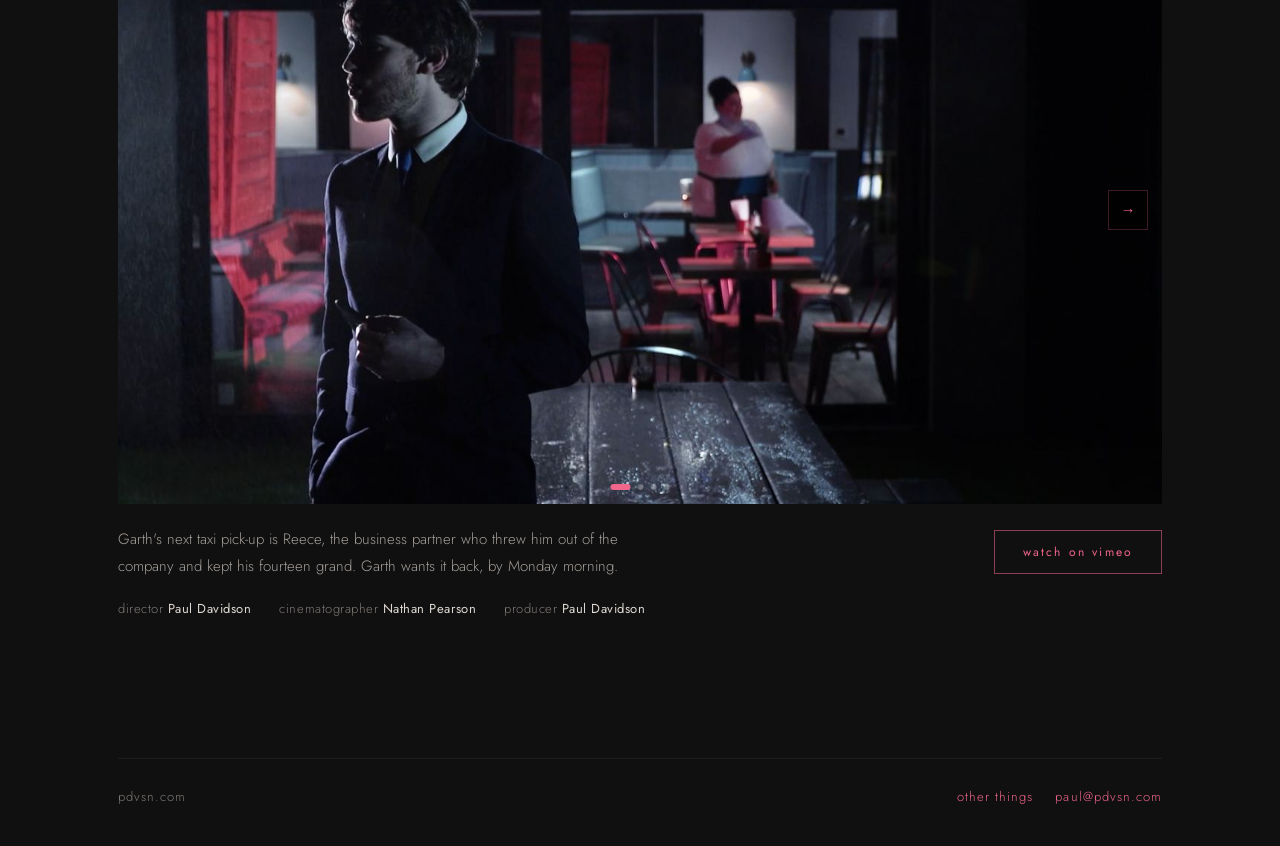
==== commit 70d78e16: "Make pdvsn.com the film portfolio, with an "other things" page The homepage now opens on the neon si" ====
--- a/index.html
+++ b/index.html
@@ -4,28 +4,45 @@
 <meta charset="UTF-8">
 <meta name="viewport" content="width=device-width, initial-scale=1.0">
 <title>pdvsn — Paul Davidson</title>
-<meta name="description" content="Paul Davidson. I like working out why things don't work, and then making them work.">
+<meta name="description" content="Short films by Paul Davidson, a producer and director in Edinburgh.">
 <link rel="icon" href="data:image/svg+xml,<svg xmlns='http://www.w3.org/2000/svg' viewBox='0 0 16 16'><rect width='16' height='16' fill='%23F1668B'/></svg>">
+<link rel="preload" href="images/hero-sloansy-1.jpg" as="image">
 <link rel="stylesheet" href="site.css">
 <style>
-  /* ————— the neon sign ————— */
-  .wall {
-    min-height: clamp(260px, 46svh, 560px);
+  /* ————— opening screen: film stills behind, neon sign in front ————— */
+  .hero {
+    position: relative;
+    height: 100svh;
+    min-height: 560px;
     display: grid;
     place-items: center;
-    padding: 48px 16px 24px;
-    overflow-x: clip;
-    /* stop the wires at the top of this section, under the header,
-       but let the glow fade out over the content below */
-    clip-path: inset(0 -100vw -600px -100vw);
-  }
-  /* pink light thrown onto the bricks once the sign is on */
+    padding: 80px 16px 40px;
+    overflow: hidden;
+  }
+  .hero-bg, .hero-slide, .hero-shade { position: absolute; inset: 0; }
+  .hero-slide {
+    background-size: cover;
+    background-position: center;
+    opacity: 0;
+    transition: opacity 1.4s ease;
+  }
+  .hero-slide.visible { opacity: 1; animation: drift 9s ease-out both; }
+  @keyframes drift { from { transform: scale(1.07); } to { transform: scale(1); } }
+  /* darken the stills so the sign is the brightest thing in the room */
+  .hero-shade {
+    background:
+      radial-gradient(ellipse at center, rgba(16,16,16,.55), rgba(16,16,16,.3) 70%),
+      linear-gradient(to top, var(--bg) 0%, rgba(16,16,16,0) 35%),
+      linear-gradient(to bottom, rgba(16,16,16,.6) 0%, rgba(16,16,16,0) 25%);
+  }
+  /* pink light thrown onto the picture once the sign is on */
   .glow {
     position: absolute;
     left: 50%; top: 50%;
     width: min(1300px, 170vw); height: min(800px, 110vw);
     transform: translate(-50%, -50%);
-    background: radial-gradient(ellipse at center, rgba(241,102,139,.36), rgba(241,102,139,.09) 45%, transparent 70%);
+    background: radial-gradient(ellipse at center, rgba(241,102,139,.3), rgba(241,102,139,.08) 45%, transparent 70%);
+    mix-blend-mode: screen;
     pointer-events: none;
   }
 
@@ -34,16 +51,18 @@
     position: relative;
     padding: clamp(14px, 2.4vw, 30px) clamp(26px, 5vw, 64px) clamp(18px, 3vw, 38px);
     border-radius: clamp(14px, 2vw, 24px);
-    border: 1px solid rgba(255,255,255,.08);
-    background: linear-gradient(160deg, rgba(255,255,255,.05), rgba(255,255,255,.012));
-    box-shadow: 0 1px 0 rgba(255,255,255,.06) inset, 22px 34px 40px rgba(0,0,0,.65);
+    border: 1px solid rgba(255,255,255,.1);
+    background: linear-gradient(160deg, rgba(255,255,255,.07), rgba(255,255,255,.015));
+    backdrop-filter: blur(3px);
+    -webkit-backdrop-filter: blur(3px);
+    box-shadow: 0 1px 0 rgba(255,255,255,.08) inset, 22px 34px 50px rgba(0,0,0,.6);
   }
   .plate::before, .plate::after {
     content: "";
     position: absolute;
     bottom: calc(100% - 14px);
     height: 100vh;
-    border-left: 1px solid #3a3436;
+    border-left: 1px solid rgba(255,255,255,.22);
   }
   .plate::before { left: 12%; }
   .plate::after { right: 12%; }
@@ -55,24 +74,24 @@
     display: flex;
     margin: 0;
     font-weight: 400;
-    font-family: var(--display);
+    font-family: var(--neon);
     font-size: clamp(96px, 20vw, 220px);
     line-height: .95;
     letter-spacing: .02em;
     white-space: nowrap;
   }
   .ltr { position: relative; z-index: 0; }
-  /* the shadow each letter casts on the plate and wall */
+  /* the shadow each letter casts on the plate */
   .ltr::before {
     content: attr(data-t);
     position: absolute; left: 0; top: 0;
     z-index: -1;
-    color: rgba(0,0,0,.85);
+    color: rgba(0,0,0,.8);
     transform: translate(.04em, .07em);
     filter: blur(5px);
   }
   /* unlit glass */
-  .ltr .off { color: #3a3134; text-shadow: 0 1px 0 rgba(255,255,255,.07), 0 -1px 0 rgba(0,0,0,.6); }
+  .ltr .off { color: rgba(70,58,62,.75); text-shadow: 0 1px 0 rgba(255,255,255,.08), 0 -1px 0 rgba(0,0,0,.6); }
   /* lit tube, stacked exactly on top */
   .ltr .on {
     position: absolute; left: 0; top: 0;
@@ -83,7 +102,7 @@
   .tagline {
     margin: clamp(4px, 1vw, 10px) 0 0;
     text-align: center;
-    font-family: var(--display);
+    font-family: var(--neon);
     font-size: clamp(20px, 3.6vw, 40px);
     line-height: 1;
     letter-spacing: .16em;
@@ -120,260 +139,308 @@
     66% { opacity: .7 } 80% { opacity: .85 } 92% { opacity: 1 } 100% { opacity: 1 }
   }
 
-  /* ————— films: one at a time on desktop, stacked on phones ————— */
-  .reel {
+  /* "films" with a line, bottom right, nudging you down */
+  .scroll {
+    position: absolute; right: var(--gutter); bottom: 32px;
+    display: flex; flex-direction: column; align-items: center; gap: 10px;
+    color: var(--ink-dim);
+    font-size: 10px; letter-spacing: .4em; text-transform: lowercase;
+    text-decoration: none;
+  }
+  .scroll span { writing-mode: vertical-rl; }
+  .scroll::after { content: ""; width: 1px; height: 48px; background: linear-gradient(to bottom, var(--pink), transparent); animation: pulse 2.2s ease-in-out infinite; }
+  @keyframes pulse { 0%, 100% { opacity: .35; } 50% { opacity: 1; } }
+
+  /* ————— films ————— */
+  .films {
+    width: min(1140px, 100%);
+    margin: 0 auto;
+    padding: clamp(56px, 8vw, 96px) var(--gutter) 0;
+    scroll-margin-top: 0;
+  }
+  .intro { margin-bottom: clamp(64px, 10vw, 112px); }
+  .intro h1 {
+    margin: 0 0 24px;
+    font-family: var(--serif);
+    font-weight: 300;
+    font-size: clamp(44px, 7vw, 92px);
+    line-height: .98;
+    letter-spacing: -.02em;
+  }
+  .intro h1 em { color: #fff; }
+  .intro .sub { margin: 0 0 32px; max-width: 44ch; font-size: 16px; line-height: 1.75; color: rgba(221,216,210,.65); }
+
+  .film-head { display: flex; align-items: baseline; gap: 20px; margin-bottom: 18px; }
+  .film-head .label { flex-shrink: 0; }
+  .film-title {
+    margin: 0;
+    font-family: var(--serif);
+    font-style: italic;
+    font-weight: 300;
+    font-size: clamp(36px, 5.5vw, 72px);
+    line-height: .95;
+    letter-spacing: -.01em;
+  }
+
+  /* stills: swipe, scroll, or use the arrows and dots */
+  .gallery { position: relative; background: #000; }
+  .track {
     display: flex;
-    gap: 24px;
-    margin-top: clamp(24px, 3vw, 36px);
     overflow-x: auto;
     scroll-snap-type: x mandatory;
-    scroll-behavior: smooth;
     scrollbar-width: none;
     overscroll-behavior-x: contain;
   }
-  .reel::-webkit-scrollbar { display: none; }
-  .reel:focus-visible { outline: 1px dashed var(--pink); outline-offset: 6px; }
-  .film {
-    flex: 0 0 100%;
-    scroll-snap-align: start;
-    display: grid;
-    grid-template-columns: 1.75fr 1fr;
-    gap: clamp(24px, 3vw, 44px);
-    align-items: start;
-  }
-  .film > div:last-child { padding-top: clamp(8px, 2vw, 24px); }
-  .film h3 { margin: 0 0 10px; font-family: var(--display); font-weight: 400; font-size: clamp(40px, 4.4vw, 60px); line-height: .92; letter-spacing: .01em; }
-  .film p { margin: 0; font-size: 17px; line-height: 1.55; }
-  .film > * { min-width: 0; } /* let a long thumbnail row scroll instead of widening the page */
-  .thumbs { display: flex; gap: 8px; margin-top: 10px; overflow-x: auto; scrollbar-width: none; }
-  .thumbs::-webkit-scrollbar { display: none; }
-  .thumbs button {
-    flex: 0 0 auto;
-    width: 76px;
-    padding: 0;
-    border: 1px solid transparent;
-    border-radius: 3px;
-    background: #000;
+  .track::-webkit-scrollbar { display: none; }
+  .track:focus-visible { outline: 1px dashed var(--pink); outline-offset: 4px; }
+  /* films are shot in different shapes, so show each still whole, letterboxed */
+  .track img { flex: 0 0 100%; width: 100%; aspect-ratio: 16 / 9; object-fit: contain; scroll-snap-align: start; display: block; }
+  .arrow {
+    position: absolute; top: 50%;
+    width: 40px; height: 40px;
+    transform: translateY(-50%);
+    border: 1px solid rgba(241,102,139,.25);
+    background: rgba(0,0,0,.5);
+    color: var(--pink);
+    font-size: 15px;
     cursor: pointer;
-    opacity: .5;
-    transition: opacity .2s, border-color .2s;
-  }
-  .thumbs button img { display: block; width: 100%; aspect-ratio: 16 / 9; object-fit: cover; border-radius: 2px; }
-  .thumbs button:hover, .thumbs button:focus-visible { opacity: .85; outline: none; border-color: var(--rule); }
-  .thumbs button.on { opacity: 1; border-color: var(--pink); }
-  .credits { list-style: none; margin: 0 0 16px; padding: 0; }
-  .credits li { font-family: var(--mono); font-size: 11px; letter-spacing: .12em; text-transform: uppercase; color: var(--ink-dim); line-height: 1.9; }
+    transition: background .2s, border-color .2s, opacity .2s;
+  }
+  .arrow.prev { left: 14px; }
+  .arrow.next { right: 14px; }
+  .arrow:hover, .arrow:focus-visible { background: rgba(241,102,139,.18); border-color: var(--pink); outline: none; }
+  .arrow:disabled { opacity: 0; pointer-events: none; }
+  .dots { position: absolute; left: 50%; bottom: 14px; transform: translateX(-50%); display: flex; gap: 7px; align-items: center; }
+  .dots button {
+    width: 6px; height: 6px; padding: 0;
+    border: 0; border-radius: 3px;
+    background: rgba(255,255,255,.25);
+    cursor: pointer;
+    transition: width .3s, background .3s;
+  }
+  .dots button[aria-current] { width: 20px; background: var(--pink); }
+  .no-js .arrow, .no-js .dots { display: none; }
+
+  .film-info { display: flex; justify-content: space-between; align-items: flex-start; gap: 48px; margin-top: 22px; }
+  .film-info p { margin: 0 0 18px; max-width: 62ch; font-size: 15px; line-height: 1.85; color: #a39d98; }
+  .credits { list-style: none; display: flex; flex-wrap: wrap; gap: 6px 28px; margin: 0; padding: 0; font-size: 13px; letter-spacing: .04em; color: var(--ink-dim); }
   .credits b { font-weight: 400; color: var(--ink); }
-
-  .reel-nav { display: flex; align-items: center; gap: 14px; margin-top: 22px; }
-  .reel-nav button {
-    width: 44px; height: 44px;
-    border-radius: 50%;
-    border: 1px solid var(--rule);
-    background: rgba(10,8,9,.6);
-    color: var(--ink);
-    font-size: 20px; line-height: 1;
-    cursor: pointer;
-    transition: border-color .2s, color .2s, opacity .2s;
-  }
-  .reel-nav button:hover, .reel-nav button:focus-visible { border-color: var(--pink); color: var(--pink); outline: none; }
-  .reel-nav button:disabled { opacity: .3; cursor: default; border-color: var(--rule); color: var(--ink); }
-  .reel-nav .count { min-width: 4ch; color: var(--ink-dim); }
-  .reel-nav .more { margin: 0 0 0 auto; }
-
-  .still {
-    position: relative;
-    display: block;
-    overflow: hidden;
-    border-radius: 4px;
-    box-shadow: 0 24px 40px rgba(0,0,0,.6);
-  }
-  /* films are shot in different shapes, so show each still whole on a black screen */
-  .still { background: #000; }
-  .still img { display: block; width: 100%; height: auto; aspect-ratio: 16 / 9; object-fit: contain; transition: transform .8s cubic-bezier(.2,.7,.2,1), opacity .25s; }
-  .still img.fade { opacity: 0; }
-  .still:hover img, .still:focus-visible img { transform: scale(1.03); }
-  .still .play {
-    position: absolute; left: 16px; bottom: 16px;
-    padding: 9px 14px;
-    background: rgba(10,8,9,.75);
-    backdrop-filter: blur(6px);
-    -webkit-backdrop-filter: blur(6px);
-    border-radius: 999px;
-    color: var(--ink);
-    font-family: var(--mono); font-size: 11px; letter-spacing: .14em; text-transform: uppercase;
-    transition: background .2s, color .2s;
-  }
-  .still:hover .play, .still:focus-visible .play { background: var(--pink); color: var(--bg); }
-  .more { display: inline-block; color: var(--pink); text-decoration: none; }
-  .more:hover, .more:focus-visible { text-decoration: underline; }
-
-  /* ————— use the width on laptops ————— */
-  .wide, footer { width: min(1100px, 100%); margin: 0 auto; }
-  .wide .part { width: auto; margin: 0; }
-  .wide .narrow { max-width: 760px; }
-  #work { padding-top: clamp(28px, 5vw, 64px); }
-
-  @media (max-width: 860px) {
-    .wide, footer { width: min(760px, 100%); }
-  }
-  @media (max-width: 700px) {
-    .reel { flex-direction: column; gap: clamp(40px, 8vw, 56px); overflow: visible; scroll-snap-type: none; }
-    .film { grid-template-columns: 1fr; gap: 16px; }
-    .reel-nav button, .reel-nav .count { display: none; }
-    .reel-nav .more { margin: 8px 0 0; }
-  }
-
+  .film-info .btn { margin-top: 4px; }
+
+  .sep { display: flex; align-items: center; gap: 16px; margin: clamp(64px, 10vw, 104px) 0; }
+  .sep::before, .sep::after { content: ""; flex: 1; height: 1px; background: var(--rule); }
+  .sep i { width: 5px; height: 5px; border-radius: 50%; background: var(--pink); opacity: .45; }
+
+  @media (max-width: 680px) {
+    .scroll { display: none; }
+    .film-info { flex-direction: column; gap: 22px; }
+    .film-info .btn { width: 100%; text-align: center; }
+    .arrow { display: none; }
+  }
   @media (prefers-reduced-motion: reduce) {
     html { scroll-behavior: auto; }
+    .hero-slide.visible { animation: none; }
     .js .on, .js .glow { opacity: 1; animation: none !important; }
   }
 </style>
 </head>
-<body>
+<body class="no-js">
 
   <header class="menu">
-    <a class="home" href="#top">Paul Davidson</a>
-    <nav aria-label="Main"><a href="#work">work</a><a href="#films">films</a><span class="icons"><a href="https://www.linkedin.com/in/mrpauldavidson" aria-label="LinkedIn"><svg viewBox="0 0 24 24" aria-hidden="true"><path d="M20.45 20.45h-3.55v-5.57c0-1.33-.03-3.04-1.85-3.04-1.86 0-2.14 1.45-2.14 2.94v5.67H9.36V9h3.41v1.56h.05c.47-.9 1.64-1.85 3.37-1.85 3.6 0 4.27 2.37 4.27 5.46v6.28zM5.34 7.43a2.06 2.06 0 1 1 0-4.12 2.06 2.06 0 0 1 0 4.12zM7.12 20.45H3.56V9h3.56v11.45zM22.22 0H1.77C.79 0 0 .77 0 1.73v20.54C0 23.23.79 24 1.77 24h20.45c.98 0 1.78-.77 1.78-1.73V1.73C24 .77 23.2 0 22.22 0z"/></svg></a><a href="mailto:paul@pdvsn.com" aria-label="Email paul@pdvsn.com"><svg viewBox="0 0 24 24" aria-hidden="true"><path d="M2 5.5A1.5 1.5 0 0 1 3.5 4h17A1.5 1.5 0 0 1 22 5.5v13a1.5 1.5 0 0 1-1.5 1.5h-17A1.5 1.5 0 0 1 2 18.5v-13zm2.2.5 7.8 6.1L19.8 6H4.2zM20 7.9l-7.4 5.8a1 1 0 0 1-1.2 0L4 7.9V18h16V7.9z"/></svg></a></span></nav>
+    <a class="home" href="#top">paul davidson</a>
+    <nav aria-label="Main"><a href="#films">films</a><a href="/other">other things</a><span class="icons"><a href="https://www.instagram.com/pdvsn99" aria-label="Instagram"><svg viewBox="0 0 24 24" aria-hidden="true"><path d="M12 2.2c3.2 0 3.6 0 4.8.1 3.3.1 4.8 1.7 4.9 4.9.1 1.3.1 1.6.1 4.8s0 3.6-.1 4.8c-.1 3.2-1.7 4.8-4.9 4.9-1.3.1-1.6.1-4.8.1s-3.6 0-4.8-.1c-3.3-.1-4.8-1.7-4.9-4.9C2.2 15.6 2.2 15.2 2.2 12s0-3.6.1-4.8C2.4 3.9 3.9 2.4 7.2 2.3 8.4 2.2 8.8 2.2 12 2.2zM12 0C8.7 0 8.3 0 7.1.1 2.7.3.3 2.7.1 7.1 0 8.3 0 8.7 0 12s0 3.7.1 4.9c.2 4.4 2.6 6.8 7 7 1.2.1 1.6.1 4.9.1s3.7 0 4.9-.1c4.4-.2 6.8-2.6 7-7 .1-1.2.1-1.6.1-4.9s0-3.7-.1-4.9c-.2-4.4-2.6-6.8-7-7C15.7 0 15.3 0 12 0zm0 5.8a6.2 6.2 0 1 0 0 12.4 6.2 6.2 0 0 0 0-12.4zM12 16a4 4 0 1 1 0-8 4 4 0 0 1 0 8zm6.4-11.8a1.4 1.4 0 1 0 0 2.9 1.4 1.4 0 0 0 0-2.9z"/></svg></a><a href="https://www.linkedin.com/in/mrpauldavidson" aria-label="LinkedIn"><svg viewBox="0 0 24 24" aria-hidden="true"><path d="M20.45 20.45h-3.55v-5.57c0-1.33-.03-3.04-1.85-3.04-1.86 0-2.14 1.45-2.14 2.94v5.67H9.36V9h3.41v1.56h.05c.47-.9 1.64-1.85 3.37-1.85 3.6 0 4.27 2.37 4.27 5.46v6.28zM5.34 7.43a2.06 2.06 0 1 1 0-4.12 2.06 2.06 0 0 1 0 4.12zM7.12 20.45H3.56V9h3.56v11.45zM22.22 0H1.77C.79 0 0 .77 0 1.73v20.54C0 23.23.79 24 1.77 24h20.45c.98 0 1.78-.77 1.78-1.73V1.73C24 .77 23.2 0 22.22 0z"/></svg></a><a href="mailto:paul@pdvsn.com" aria-label="Email paul@pdvsn.com"><svg viewBox="0 0 24 24" aria-hidden="true"><path d="M2 5.5A1.5 1.5 0 0 1 3.5 4h17A1.5 1.5 0 0 1 22 5.5v13a1.5 1.5 0 0 1-1.5 1.5h-17A1.5 1.5 0 0 1 2 18.5v-13zm2.2.5 7.8 6.1L19.8 6H4.2zM20 7.9l-7.4 5.8a1 1 0 0 1-1.2 0L4 7.9V18h16V7.9z"/></svg></a></span></nav>
   </header>
 
-  <section class="wall" id="top">
+  <section class="hero" id="top">
+    <!-- ✏️ the stills that fade behind the sign are listed in the script at the bottom -->
+    <div class="hero-bg" id="hero-bg" aria-hidden="true"><div class="hero-slide visible" style="background-image: url('images/hero-sloansy-1.jpg')"></div></div>
+    <div class="hero-shade" aria-hidden="true"></div>
     <div class="glow" aria-hidden="true"></div>
     <div class="plate">
       <span class="standoff l" aria-hidden="true"></span><span class="standoff r" aria-hidden="true"></span>
       <!-- Each letter is stacked three times: the shadow it casts, the unlit glass,
            and the lit tube on top, which flickers on by itself. -->
-      <h1 class="neon" aria-label="pdvsn">
+      <p class="neon" role="img" aria-label="pdvsn">
         <span class="ltr" data-t="p"><span class="off">p</span><span class="on l1">p</span></span>
         <span class="ltr" data-t="d"><span class="off">d</span><span class="on l2">d</span></span>
         <span class="ltr" data-t="v"><span class="off">v</span><span class="on l3">v</span></span>
         <span class="ltr" data-t="s"><span class="off">s</span><span class="on l4">s</span></span>
         <span class="ltr" data-t="n"><span class="off">n</span><span class="on l5">n</span></span>
-      </h1>
+      </p>
       <!-- ✏️ the white line under the sign: change the words in all three places -->
       <p class="tagline" aria-label="Filmmaker and thing-doer">
         <span class="ltr" data-t="Filmmaker &amp; thing-doer"><span class="off">Filmmaker &amp; thing-doer</span><span class="on white l6">Filmmaker &amp; thing-doer</span></span>
       </p>
     </div>
+    <a class="scroll" href="#films"><span>films</span></a>
   </section>
 
-  <div class="wide">
-    <section class="part narrow" id="work">
-      <h2>work<span>.</span></h2>
-      <p class="lede">I'm Paul. I like working out why things don't work, and then making them work.</p>
-      <p>I'm based in Edinburgh and spend most of my time untangling complicated problems and finding better ways of doing things. At the moment that's at Octopus Energy, where I've been making it easier for people to get their gas and electricity connected.</p>
-      <p>Before that, I spent three years making videos. Different work, same approach: figure out what needs doing, get the right people together, and get it done.</p>
-    </section>
-
-    <section class="part" id="films">
-      <h2>films<span>.</span></h2>
-      <p>Short films, made properly.</p>
-      <div class="reel" id="reel" tabindex="0" aria-label="Films, scroll sideways for more">
-        <!-- Each film shows images/<name>-1.jpg large, with every still as a
-             thumbnail underneath. To add a still, add another <button> to its row. -->
-        <article class="film">
-          <div class="media">
-            <a class="still" href="https://www.youtube.com/watch?v=3D2MKY4uDA4">
-              <img src="images/sloansy-1.jpg" alt="Still from Sloansy" loading="lazy">
-              <span class="play">▶ Watch on YouTube</span>
-            </a>
-            <div class="thumbs" aria-label="More stills from Sloansy"><button type="button" class="on" aria-current="true" data-src="images/sloansy-1.jpg" aria-label="Still 1"><img src="images/sloansy-1.jpg" alt="" loading="lazy"></button><button type="button" data-src="images/sloansy-2.jpg" aria-label="Still 2"><img src="images/sloansy-2.jpg" alt="" loading="lazy"></button><button type="button" data-src="images/sloansy-3.jpg" aria-label="Still 3"><img src="images/sloansy-3.jpg" alt="" loading="lazy"></button></div>
-          </div>
-          <div>
-            <h3>Sloansy</h3>
-            <ul class="credits"><li>Writer / Director <b>Cameron Bisset</b></li><li>Producer <b>Paul Davidson</b></li><li>Cinematographer <b>Sean McDonald</b></li></ul>
-            <p>On a Scottish council estate in 1999, Jeanie struggles to raise her infant son alone. When concerned neighbours alert the authorities, she faces the grim reality of losing everything. Just as hope fades, a mysterious man steps in with an offer that could save her or lead her down a dangerous path.</p>
-          </div>
-        </article>
-        <article class="film">
-          <div class="media">
-            <a class="still" href="https://www.youtube.com/watch?v=1Ty29yOT98E">
-              <img src="images/swimming-1.jpg" alt="Still from Swimming With You" loading="lazy">
-              <span class="play">▶ Watch on YouTube</span>
-            </a>
-            <div class="thumbs" aria-label="More stills from Swimming With You"><button type="button" class="on" aria-current="true" data-src="images/swimming-1.jpg" aria-label="Still 1"><img src="images/swimming-1.jpg" alt="" loading="lazy"></button><button type="button" data-src="images/swimming-2.jpg" aria-label="Still 2"><img src="images/swimming-2.jpg" alt="" loading="lazy"></button><button type="button" data-src="images/swimming-3.jpg" aria-label="Still 3"><img src="images/swimming-3.jpg" alt="" loading="lazy"></button></div>
-          </div>
-          <div>
-            <h3>Swimming With You</h3>
-            <ul class="credits"><li>Writer / Director <b>Holly Lawrenson Evans</b></li><li>Writer / Producer <b>Paul Davidson</b></li><li>Cinematographer <b>Chester Briscall-Harvey</b></li></ul>
-            <p>After a hookup goes wrong, Rhys and Lucas find themselves locked out of their car, stuck in awkward silence. As they talk, frustration turns to unexpected connection. When a sharp-witted recovery worker arrives, she sizes them up with a knowing smile, turning their night into something neither of them expected.</p>
-          </div>
-        </article>
-        <article class="film">
-          <div class="media">
-            <a class="still" href="https://vimeo.com/378201220">
-              <img src="images/ange-1.jpg" alt="Still from Ange the Ganj" loading="lazy">
-              <span class="play">▶ Watch on Vimeo</span>
-            </a>
-            <div class="thumbs" aria-label="More stills from Ange the Ganj"><button type="button" class="on" aria-current="true" data-src="images/ange-1.jpg" aria-label="Still 1"><img src="images/ange-1.jpg" alt="" loading="lazy"></button><button type="button" data-src="images/ange-2.jpg" aria-label="Still 2"><img src="images/ange-2.jpg" alt="" loading="lazy"></button><button type="button" data-src="images/ange-3.jpg" aria-label="Still 3"><img src="images/ange-3.jpg" alt="" loading="lazy"></button><button type="button" data-src="images/ange-4.jpg" aria-label="Still 4"><img src="images/ange-4.jpg" alt="" loading="lazy"></button><button type="button" data-src="images/ange-5.jpg" aria-label="Still 5"><img src="images/ange-5.jpg" alt="" loading="lazy"></button></div>
-          </div>
-          <div>
-            <h3>Ange the Ganj</h3>
-            <ul class="credits"><li>Writer / Director <b>Elías Nader</b></li><li>Cinematographer <b>Chester Briscall-Harvey</b></li><li>Producer <b>Paul Davidson</b></li></ul>
-            <p>Joe turns up to buy a pound of weed from Angela, a tea-making, biscuit-offering gran who grows the best strain in town. Then the police knock on the door.</p>
-          </div>
-        </article>
-        <article class="film">
-          <div class="media">
-            <a class="still" href="https://vimeo.com/270186488">
-              <img src="images/bad-1.jpg" alt="Still from Bad Investment" loading="lazy">
-              <span class="play">▶ Watch on Vimeo</span>
-            </a>
-            <div class="thumbs" aria-label="More stills from Bad Investment"><button type="button" class="on" aria-current="true" data-src="images/bad-1.jpg" aria-label="Still 1"><img src="images/bad-1.jpg" alt="" loading="lazy"></button><button type="button" data-src="images/bad-2.jpg" aria-label="Still 2"><img src="images/bad-2.jpg" alt="" loading="lazy"></button><button type="button" data-src="images/bad-3.jpg" aria-label="Still 3"><img src="images/bad-3.jpg" alt="" loading="lazy"></button><button type="button" data-src="images/bad-4.jpg" aria-label="Still 4"><img src="images/bad-4.jpg" alt="" loading="lazy"></button></div>
-          </div>
-          <div>
-            <h3>Bad Investment</h3>
-            <ul class="credits"><li>Director <b>Paul Davidson</b></li><li>Cinematographer <b>Nathan Pearson</b></li><li>Producer <b>Paul Davidson</b></li></ul>
-            <p>Garth's next taxi pick-up is Reece, the business partner who threw him out of the company and kept his fourteen grand. Garth wants it back, by Monday morning.</p>
-          </div>
-        </article>
-      </div>
-      <div class="reel-nav">
-        <button type="button" id="prev" aria-label="Previous film">‹</button>
-        <span class="count mono" id="count" aria-live="polite">1 / 4</span>
-        <button type="button" id="next" aria-label="Next film">›</button>
-        <a class="more mono" href="https://films.pdvsn.com">More at films.pdvsn.com ↗</a>
-      </div>
-    </section>
-
-  </div>
-
-  <footer class="mono">
+  <main class="films" id="films">
+    <div class="intro">
+      <p class="label rule-label">films</p>
+      <h1>Stories worth<br><em>putting on screen.</em></h1>
+      <p class="sub">Short films, made properly. If you've got an idea, let's make something.</p>
+      <a class="btn" href="mailto:paul@pdvsn.com">get in touch</a>
+    </div>
+
+    <!-- ✏️ To add a film, copy one <article> block (and the <div class="sep"> before it).
+         Every <img> inside "track" is one still; add or remove them freely. -->
+    <article class="film">
+      <div class="film-head"><span class="label">01</span><h2 class="film-title">Sloansy</h2></div>
+      <div class="gallery">
+        <div class="track" tabindex="0" aria-label="Stills from Sloansy">
+          <img src="images/sloansy-1.jpg" alt="Still from Sloansy" loading="lazy">
+          <img src="images/sloansy-2.jpg" alt="Still from Sloansy" loading="lazy">
+          <img src="images/sloansy-3.jpg" alt="Still from Sloansy" loading="lazy">
+        </div>
+      </div>
+      <div class="film-info">
+        <div>
+          <p>On a Scottish council estate in 1999, Jeanie struggles to raise her infant son alone. When concerned neighbours alert the authorities, she faces the grim reality of losing everything. Just as hope fades, a mysterious man steps in with an offer that could save her or lead her down a dangerous path.</p>
+          <ul class="credits"><li>writer / director <b>Cameron Bisset</b></li><li>producer <b>Paul Davidson</b></li><li>cinematographer <b>Sean McDonald</b></li></ul>
+        </div>
+        <a class="btn" href="https://www.youtube.com/watch?v=3D2MKY4uDA4">watch on youtube</a>
+      </div>
+    </article>
+
+    <div class="sep" aria-hidden="true"><i></i></div>
+
+    <article class="film">
+      <div class="film-head"><span class="label">02</span><h2 class="film-title">Swimming With You</h2></div>
+      <div class="gallery">
+        <div class="track" tabindex="0" aria-label="Stills from Swimming With You">
+          <img src="images/swimming-1.jpg" alt="Still from Swimming With You" loading="lazy">
+          <img src="images/swimming-2.jpg" alt="Still from Swimming With You" loading="lazy">
+          <img src="images/swimming-3.jpg" alt="Still from Swimming With You" loading="lazy">
+        </div>
+      </div>
+      <div class="film-info">
+        <div>
+          <p>After a hookup goes wrong, Rhys and Lucas find themselves locked out of their car, stuck in awkward silence. As they talk, frustration turns to unexpected connection. When a sharp-witted recovery worker arrives, she sizes them up with a knowing smile, turning their night into something neither of them expected.</p>
+          <ul class="credits"><li>writer / director <b>Holly Lawrenson Evans</b></li><li>writer / producer <b>Paul Davidson</b></li><li>cinematographer <b>Chester Briscall-Harvey</b></li></ul>
+        </div>
+        <a class="btn" href="https://www.youtube.com/watch?v=1Ty29yOT98E">watch on youtube</a>
+      </div>
+    </article>
+
+    <div class="sep" aria-hidden="true"><i></i></div>
+
+    <article class="film">
+      <div class="film-head"><span class="label">03</span><h2 class="film-title">Ange the Ganj</h2></div>
+      <div class="gallery">
+        <div class="track" tabindex="0" aria-label="Stills from Ange the Ganj">
+          <img src="images/ange-1.jpg" alt="Still from Ange the Ganj" loading="lazy">
+          <img src="images/ange-2.jpg" alt="Still from Ange the Ganj" loading="lazy">
+          <img src="images/ange-3.jpg" alt="Still from Ange the Ganj" loading="lazy">
+          <img src="images/ange-4.jpg" alt="Still from Ange the Ganj" loading="lazy">
+          <img src="images/ange-5.jpg" alt="Still from Ange the Ganj" loading="lazy">
+        </div>
+      </div>
+      <div class="film-info">
+        <div>
+          <p>Joe turns up to buy a pound of weed from Angela, a tea-making, biscuit-offering gran who grows the best strain in town. Then the police knock on the door.</p>
+          <ul class="credits"><li>writer / director <b>Elías Nader</b></li><li>cinematographer <b>Chester Briscall-Harvey</b></li><li>producer <b>Paul Davidson</b></li></ul>
+        </div>
+        <a class="btn" href="https://vimeo.com/378201220">watch on vimeo</a>
+      </div>
+    </article>
+
+    <div class="sep" aria-hidden="true"><i></i></div>
+
+    <article class="film">
+      <div class="film-head"><span class="label">04</span><h2 class="film-title">Bad Investment</h2></div>
+      <div class="gallery">
+        <div class="track" tabindex="0" aria-label="Stills from Bad Investment">
+          <img src="images/bad-1.jpg" alt="Still from Bad Investment" loading="lazy">
+          <img src="images/bad-2.jpg" alt="Still from Bad Investment" loading="lazy">
+          <img src="images/bad-3.jpg" alt="Still from Bad Investment" loading="lazy">
+          <img src="images/bad-4.jpg" alt="Still from Bad Investment" loading="lazy">
+        </div>
+      </div>
+      <div class="film-info">
+        <div>
+          <p>Garth's next taxi pick-up is Reece, the business partner who threw him out of the company and kept his fourteen grand. Garth wants it back, by Monday morning.</p>
+          <ul class="credits"><li>director <b>Paul Davidson</b></li><li>cinematographer <b>Nathan Pearson</b></li><li>producer <b>Paul Davidson</b></li></ul>
+        </div>
+        <a class="btn" href="https://vimeo.com/270186488">watch on vimeo</a>
+      </div>
+    </article>
+  </main>
+
+  <footer>
     <span>pdvsn.com</span>
-    <span class="reach"><a href="mailto:paul@pdvsn.com">paul@pdvsn.com</a><span class="icons"><a href="https://www.linkedin.com/in/mrpauldavidson" aria-label="LinkedIn"><svg viewBox="0 0 24 24" aria-hidden="true"><path d="M20.45 20.45h-3.55v-5.57c0-1.33-.03-3.04-1.85-3.04-1.86 0-2.14 1.45-2.14 2.94v5.67H9.36V9h3.41v1.56h.05c.47-.9 1.64-1.85 3.37-1.85 3.6 0 4.27 2.37 4.27 5.46v6.28zM5.34 7.43a2.06 2.06 0 1 1 0-4.12 2.06 2.06 0 0 1 0 4.12zM7.12 20.45H3.56V9h3.56v11.45zM22.22 0H1.77C.79 0 0 .77 0 1.73v20.54C0 23.23.79 24 1.77 24h20.45c.98 0 1.78-.77 1.78-1.73V1.73C24 .77 23.2 0 22.22 0z"/></svg></a><a href="mailto:paul@pdvsn.com" aria-label="Email paul@pdvsn.com"><svg viewBox="0 0 24 24" aria-hidden="true"><path d="M2 5.5A1.5 1.5 0 0 1 3.5 4h17A1.5 1.5 0 0 1 22 5.5v13a1.5 1.5 0 0 1-1.5 1.5h-17A1.5 1.5 0 0 1 2 18.5v-13zm2.2.5 7.8 6.1L19.8 6H4.2zM20 7.9l-7.4 5.8a1 1 0 0 1-1.2 0L4 7.9V18h16V7.9z"/></svg></a></span></span>
+    <span class="reach"><a href="/other">other things</a><a href="mailto:paul@pdvsn.com">paul@pdvsn.com</a></span>
   </footer>
 
 <script>
   document.documentElement.classList.add("js");
-  // ——— film reel: arrows, counter and keyboard ———
-  const reel = document.getElementById("reel");
-  const slides = reel.querySelectorAll(".film");
-  const prev = document.getElementById("prev"), next = document.getElementById("next"), count = document.getElementById("count");
-  const step = () => reel.clientWidth + 24; // slide width plus the gap
-  const current = () => Math.round(reel.scrollLeft / step());
-  function update() {
-    const i = current();
-    count.textContent = (i + 1) + " / " + slides.length;
-    prev.disabled = i === 0;
-    next.disabled = i === slides.length - 1;
-  }
-  const go = (d) => reel.scrollTo({ left: (current() + d) * step() });
-  prev.addEventListener("click", () => go(-1));
-  next.addEventListener("click", () => go(1));
-  reel.addEventListener("scroll", () => requestAnimationFrame(update), { passive: true });
-  update();
-
-  // ——— thumbnails swap the big still ———
-  document.querySelectorAll(".thumbs").forEach((row) => {
-    const big = row.parentElement.querySelector(".still img");
-    row.addEventListener("click", (e) => {
-      const b = e.target.closest("button");
-      if (!b || b.classList.contains("on")) return;
-      row.querySelectorAll("button").forEach((x) => { x.classList.remove("on"); x.removeAttribute("aria-current"); });
-      b.classList.add("on"); b.setAttribute("aria-current", "true");
-      big.classList.add("fade");
-      setTimeout(() => { big.src = b.dataset.src; big.onload = () => big.classList.remove("fade"); }, 200);
+  document.body.classList.remove("no-js");
+
+  // ——— the stills that fade in and out behind the sign ———
+  // ✏️ add or remove pictures here (the first one is also set in the page above)
+  const HERO = [
+    "images/hero-sloansy-1.jpg", "images/hero-ange-2.jpg", "images/hero-swimming-1.jpg", "images/hero-bad-1.jpg",
+    "images/hero-sloansy-2.jpg", "images/hero-ange-4.jpg", "images/hero-swimming-3.jpg", "images/hero-bad-3.jpg",
+  ];
+  const heroBg = document.getElementById("hero-bg");
+  let heroSlide = heroBg.firstElementChild, heroIdx = 0;
+  if (!matchMedia("(prefers-reduced-motion: reduce)").matches) {
+    setInterval(() => {
+      const src = HERO[(heroIdx + 1) % HERO.length];
+      const pic = new Image();
+      pic.onload = () => {   // only swap once the next still has arrived
+        heroIdx = (heroIdx + 1) % HERO.length;
+        const next = document.createElement("div");
+        next.className = "hero-slide";
+        next.style.backgroundImage = "url('" + src + "')";
+        heroBg.appendChild(next);
+        requestAnimationFrame(() => requestAnimationFrame(() => next.classList.add("visible")));
+        const old = heroSlide; heroSlide = next;
+        setTimeout(() => old.remove(), 1500);
+      };
+      pic.src = src;
+    }, 5500);
+  }
+
+  // ——— each film's stills: arrows, dots and keyboard ———
+  document.querySelectorAll(".gallery").forEach((gallery) => {
+    const track = gallery.querySelector(".track");
+    const pics = track.querySelectorAll("img");
+    if (pics.length < 2) return;
+    const name = track.getAttribute("aria-label");
+    const at = () => Math.round(track.scrollLeft / track.clientWidth);
+    const go = (i) => track.scrollTo({ left: Math.max(0, Math.min(i, pics.length - 1)) * track.clientWidth });
+
+    const prev = Object.assign(document.createElement("button"), { type: "button", className: "arrow prev", textContent: "←" });
+    const next = Object.assign(document.createElement("button"), { type: "button", className: "arrow next", textContent: "→" });
+    prev.setAttribute("aria-label", "Previous still");
+    next.setAttribute("aria-label", "Next still");
+    prev.addEventListener("click", () => go(at() - 1));
+    next.addEventListener("click", () => go(at() + 1));
+
+    const dots = document.createElement("div");
+    dots.className = "dots";
+    pics.forEach((_, i) => {
+      const d = document.createElement("button");
+      d.type = "button";
+      d.setAttribute("aria-label", name + ", still " + (i + 1));
+      d.addEventListener("click", () => go(i));
+      dots.appendChild(d);
     });
+    gallery.append(prev, next, dots);
+
+    function update() {
+      const i = at();
+      prev.disabled = i === 0;
+      next.disabled = i === pics.length - 1;
+      dots.querySelectorAll("button").forEach((d, j) => j === i ? d.setAttribute("aria-current", "true") : d.removeAttribute("aria-current"));
+    }
+    track.addEventListener("scroll", () => requestAnimationFrame(update), { passive: true });
+    track.addEventListener("keydown", (e) => {
+      if (e.key === "ArrowRight") { e.preventDefault(); go(at() + 1); }
+      if (e.key === "ArrowLeft") { e.preventDefault(); go(at() - 1); }
+    });
+    update();
   });
 
   // switch the sign on shortly after the font has loaded
--- a/site.css
+++ b/site.css
@@ -1,131 +1,114 @@
-/* Shared styles for every page: fonts, colours, the brick wall and the sticky header. */
+/* Shared styles for every page: fonts, colours, film grain, the header and the footer. */
 
 @font-face { font-family: "Bebas Neue"; src: url("fonts/bebas-neue.woff2") format("woff2"); font-display: block; }
-@font-face { font-family: "Outfit"; src: url("fonts/outfit-300.woff2") format("woff2"); font-weight: 300; font-display: swap; }
-@font-face { font-family: "Outfit"; src: url("fonts/outfit-400.woff2") format("woff2"); font-weight: 400; font-display: swap; }
-@font-face { font-family: "Outfit"; src: url("fonts/outfit-500.woff2") format("woff2"); font-weight: 500; font-display: swap; }
-@font-face { font-family: "Space Mono"; src: url("fonts/space-mono.woff2") format("woff2"); font-display: swap; }
+@font-face { font-family: "Cormorant Garamond"; src: url("fonts/cormorant-300.woff2") format("woff2"); font-weight: 300; font-display: swap; }
+@font-face { font-family: "Cormorant Garamond"; src: url("fonts/cormorant-300-italic.woff2") format("woff2"); font-weight: 300; font-style: italic; font-display: swap; }
+@font-face { font-family: "Cormorant Garamond"; src: url("fonts/cormorant-500-italic.woff2") format("woff2"); font-weight: 500; font-style: italic; font-display: swap; }
+@font-face { font-family: "Jost"; src: url("fonts/jost-300.woff2") format("woff2"); font-weight: 300; font-display: swap; }
+@font-face { font-family: "Jost"; src: url("fonts/jost-400.woff2") format("woff2"); font-weight: 400; font-display: swap; }
 
 :root {
-  --bg: #0a0809;
-  --ink: #f3eee9;
-  --ink-dim: #9a928f;
-  --rule: rgba(255,255,255,.1);
+  --bg: #101010;
+  --ink: #ddd8d2;
+  --ink-dim: #807a76;
+  --rule: #1e1e1e;
   --pink: #F1668B;
-  --display: "Bebas Neue", "Arial Narrow", sans-serif;
-  --body: "Outfit", "Helvetica Neue", Arial, sans-serif;
-  --mono: "Space Mono", ui-monospace, Menlo, monospace;
+  --neon: "Bebas Neue", "Arial Narrow", sans-serif;
+  --serif: "Cormorant Garamond", Georgia, serif;
+  --body: "Jost", "Helvetica Neue", Arial, sans-serif;
+  --gutter: clamp(16px, 5vw, 48px);
 }
 
-* { box-sizing: border-box; }
+*, *::before, *::after { box-sizing: border-box; }
 html { scroll-behavior: smooth; }
 body {
   margin: 0;
+  min-height: 100vh;
+  background: var(--bg);
   color: var(--ink);
   font-family: var(--body);
   font-weight: 300;
   -webkit-font-smoothing: antialiased;
   overflow-x: hidden;
-  /* one brick wall, all the way down */
-  background:
-    url("data:image/svg+xml;utf8,<svg xmlns='http://www.w3.org/2000/svg' width='120' height='60'><rect width='120' height='60' fill='%230a0809'/><g fill='%23161113'><rect x='1' y='1' width='57' height='27'/><rect x='61' y='1' width='57' height='27'/><rect x='-29' y='31' width='57' height='27'/><rect x='31' y='31' width='57' height='27'/><rect x='91' y='31' width='57' height='27'/></g></svg>")
-    var(--bg);
 }
-/* darken the edges of the wall so the middle feels lit */
-body::before {
+/* film grain over everything */
+body::after {
   content: "";
   position: fixed; inset: 0;
-  background: linear-gradient(90deg, rgba(0,0,0,.7), transparent 25%, transparent 75%, rgba(0,0,0,.7));
+  background-image: url("data:image/svg+xml,%3Csvg xmlns='http://www.w3.org/2000/svg' width='300' height='300'%3E%3Cfilter id='n'%3E%3CfeTurbulence type='fractalNoise' baseFrequency='0.75' numOctaves='4' stitchTiles='stitch'/%3E%3C/filter%3E%3Crect width='300' height='300' filter='url(%23n)'/%3E%3C/svg%3E");
+  opacity: .04;
   pointer-events: none;
-  z-index: 0;
+  z-index: 9000;
 }
-body > * { position: relative; z-index: 1; }
 a { color: inherit; }
-.mono { font-family: var(--mono); font-size: 11px; letter-spacing: .14em; text-transform: uppercase; }
 
-/* ————— sticky header ————— */
+/* small lowercase labels, used all over */
+.label {
+  font-family: var(--body);
+  font-weight: 400;
+  font-size: 12px;
+  letter-spacing: .3em;
+  text-transform: lowercase;
+  color: var(--pink);
+}
+
+/* ————— header ————— */
 .menu {
-  position: sticky; top: 0;
-  z-index: 20;
+  position: fixed; top: 0; left: 0; right: 0;
+  z-index: 500;
   display: flex; justify-content: space-between; align-items: center;
-  padding: 16px clamp(16px, 4vw, 40px);
-  background: rgba(10, 8, 9, .72);
-  backdrop-filter: blur(10px);
-  -webkit-backdrop-filter: blur(10px);
-  border-bottom: 1px solid var(--rule);
-  font-family: var(--mono);
-  font-size: 11px;
-  letter-spacing: .14em;
-  text-transform: uppercase;
+  padding: 22px var(--gutter);
+  background: linear-gradient(to bottom, rgba(16,16,16,.96) 0%, rgba(16,16,16,.85) 55%, transparent 100%);
+  font-weight: 400;
+  font-size: 12px;
+  letter-spacing: .22em;
+  text-transform: lowercase;
 }
-.menu nav { display: flex; gap: 24px; }
-.menu a { color: var(--ink-dim); text-decoration: none; transition: color .2s; }
+.menu nav { display: flex; align-items: center; gap: clamp(16px, 3vw, 28px); }
+.menu a { color: var(--ink); text-decoration: none; transition: color .2s; }
 .menu a:hover, .menu a:focus-visible, .menu a[aria-current] { color: var(--pink); }
-.menu .home { color: var(--ink); }
+.menu .home { color: var(--pink); }
 .icons { display: inline-flex; align-items: center; gap: 16px; }
-.menu .icons { padding-left: 22px; border-left: 1px solid var(--rule); }
+.menu .icons { padding-left: clamp(16px, 3vw, 24px); border-left: 1px solid rgba(255,255,255,.15); }
 .icons a { display: block; color: var(--ink-dim); transition: color .2s; }
 .icons a:hover, .icons a:focus-visible { color: var(--pink); }
-.icons svg { display: block; width: 17px; height: 17px; fill: currentColor; }
+.icons svg { display: block; width: 16px; height: 16px; fill: currentColor; }
+
+/* ————— outlined pink button ————— */
+.btn {
+  display: inline-block;
+  padding: 12px 28px;
+  border: 1px solid rgba(241,102,139,.55);
+  color: var(--pink);
+  font-weight: 400;
+  font-size: 12px;
+  letter-spacing: .18em;
+  text-transform: lowercase;
+  text-decoration: none;
+  white-space: nowrap;
+  transition: background .25s, color .25s, border-color .25s;
+}
+.btn:hover, .btn:focus-visible { background: var(--pink); border-color: var(--pink); color: #fff; outline: none; }
+
+/* ————— a section label with a line running off to the right ————— */
+.rule-label { display: flex; align-items: center; gap: 16px; margin: 0 0 clamp(40px, 6vw, 64px); }
+.rule-label::after { content: ""; flex: 1; height: 1px; background: var(--rule); }
+
+/* ————— footer ————— */
+footer {
+  width: min(calc(1140px - 2 * var(--gutter)), calc(100% - 2 * var(--gutter)));
+  margin: clamp(80px, 12vw, 140px) auto 0;
+  padding: 28px 0 40px;
+  display: flex; justify-content: space-between; align-items: center; flex-wrap: wrap; gap: 14px 28px;
+  border-top: 1px solid var(--rule);
+  color: var(--ink-dim);
+  font-size: 13px;
+  letter-spacing: .08em;
+}
 footer .reach { display: inline-flex; align-items: center; gap: 22px; }
-
-/* ————— sections ————— */
-.part {
-  width: min(760px, 100%);
-  margin: 0 auto;
-  padding: clamp(72px, 11vw, 130px) 16px 0;
-  scroll-margin-top: 30px;
-}
-.part h2, .page-title {
-  margin: 0 0 clamp(20px, 3vw, 32px);
-  font-family: var(--display);
-  font-weight: 400;
-  font-size: clamp(64px, 11vw, 120px);
-  line-height: .85;
-  letter-spacing: .01em;
-}
-.part h2 span, .page-title span { color: var(--pink); }
-.part .lede {
-  margin: 0 0 1em;
-  font-size: clamp(24px, 3vw, 34px);
-  font-weight: 400;
-  line-height: 1.2;
-}
-.part p {
-  margin: 0 0 1em;
-  font-size: clamp(18px, 1.9vw, 21px);
-  line-height: 1.6;
-  color: #ddd5d0;
-}
-
-/* ————— simple list rows ————— */
-.rows { list-style: none; margin: clamp(24px, 4vw, 40px) 0 0; padding: 0; border-top: 1px solid var(--rule); }
-.rows li { border-bottom: 1px solid var(--rule); }
-.rows a {
-  display: grid;
-  grid-template-columns: 1fr auto;
-  gap: 4px 20px;
-  align-items: baseline;
-  padding: 18px 0;
-  text-decoration: none;
-}
-.rows .name { font-family: var(--display); font-size: clamp(32px, 4vw, 42px); line-height: 1; letter-spacing: .01em; transition: color .2s; }
-.rows .side { font-family: var(--mono); font-size: 11px; letter-spacing: .14em; text-transform: uppercase; color: var(--pink); white-space: nowrap; }
-.rows .desc { grid-column: 1 / -1; color: var(--ink-dim); font-size: 17px; line-height: 1.5; }
-.rows a:hover .name, .rows a:focus-visible .name { color: var(--pink); }
-
-footer {
-  width: min(760px, 100%);
-  margin: 0 auto;
-  padding: clamp(80px, 12vw, 140px) 16px 40px;
-  display: flex; justify-content: space-between; flex-wrap: wrap; gap: 12px 28px;
-  color: var(--ink-dim);
-}
 footer a { text-decoration: none; color: var(--pink); }
 footer a:hover, footer a:focus-visible { text-decoration: underline; }
 
 @media (max-width: 560px) {
-  .menu .home { display: none; }
-  .menu { justify-content: center; }
-  .rows a { grid-template-columns: 1fr; }
+  .menu .icons { display: none; }
 }
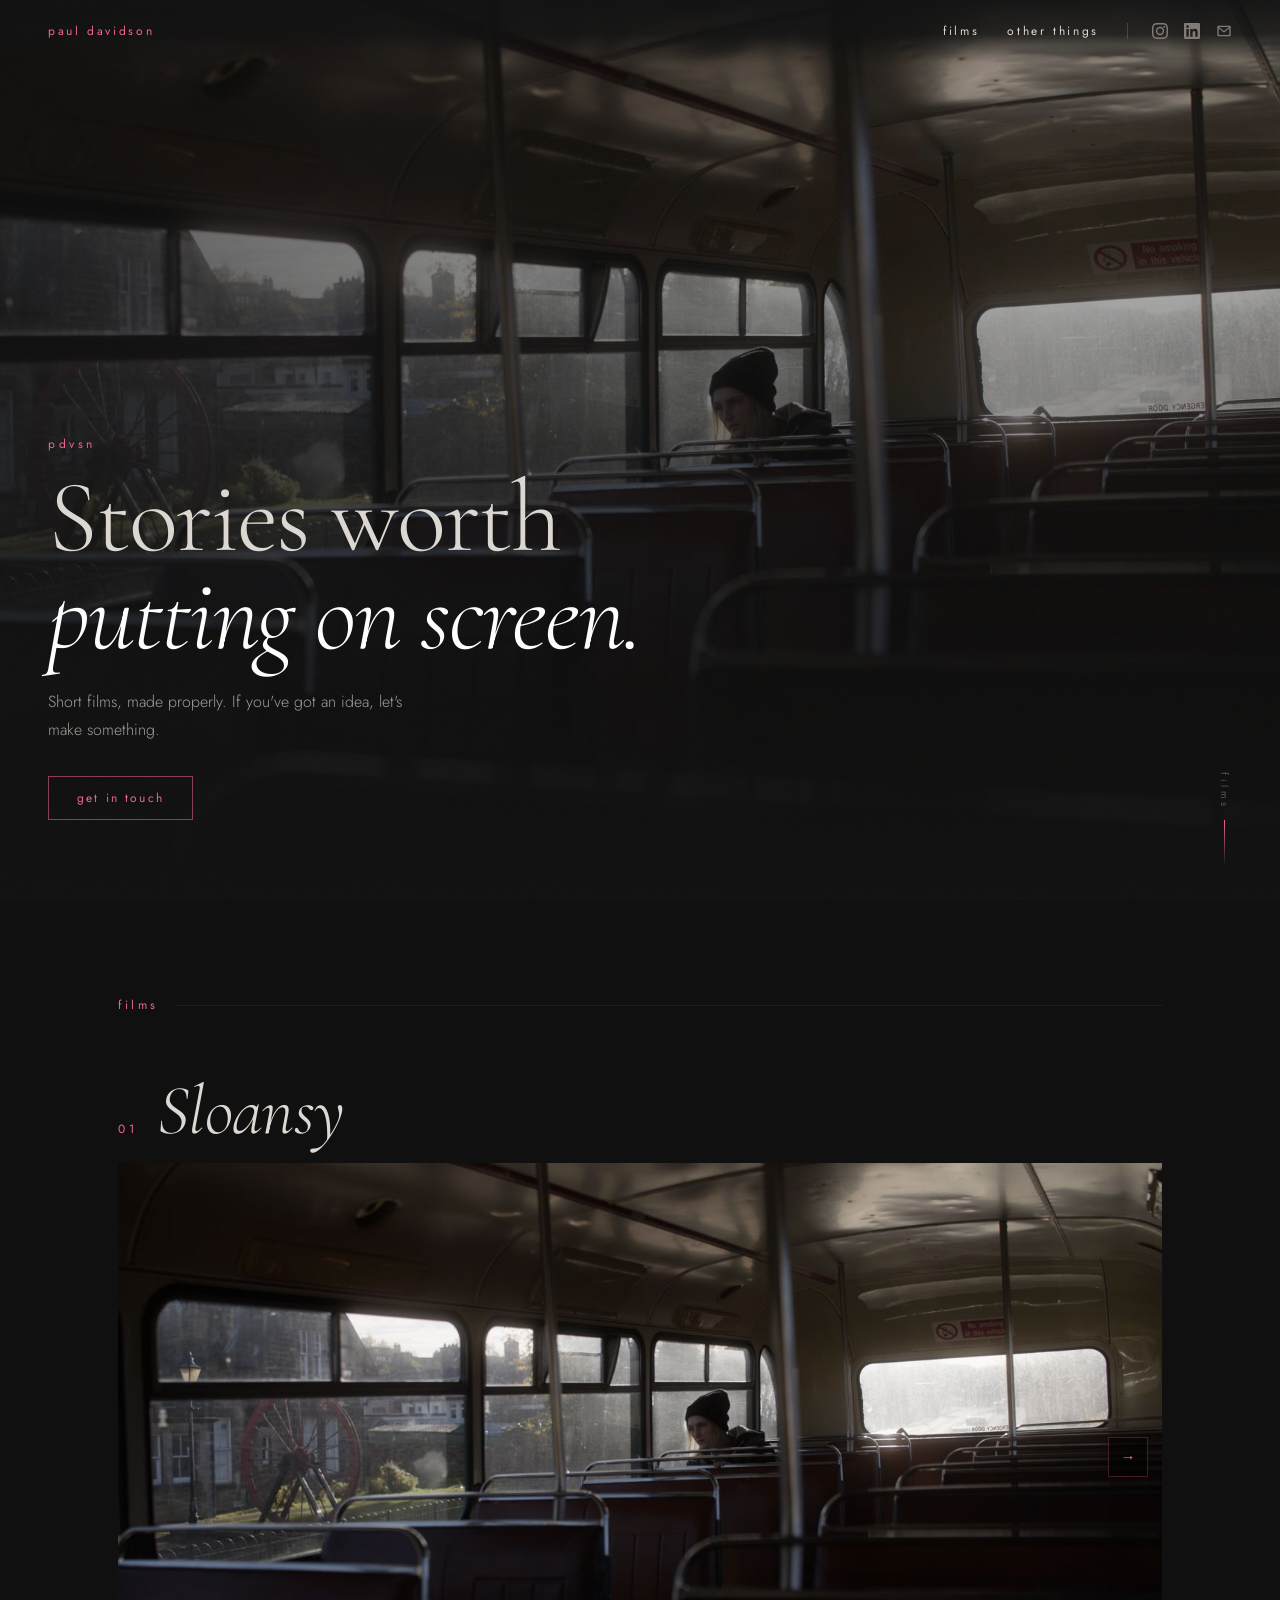
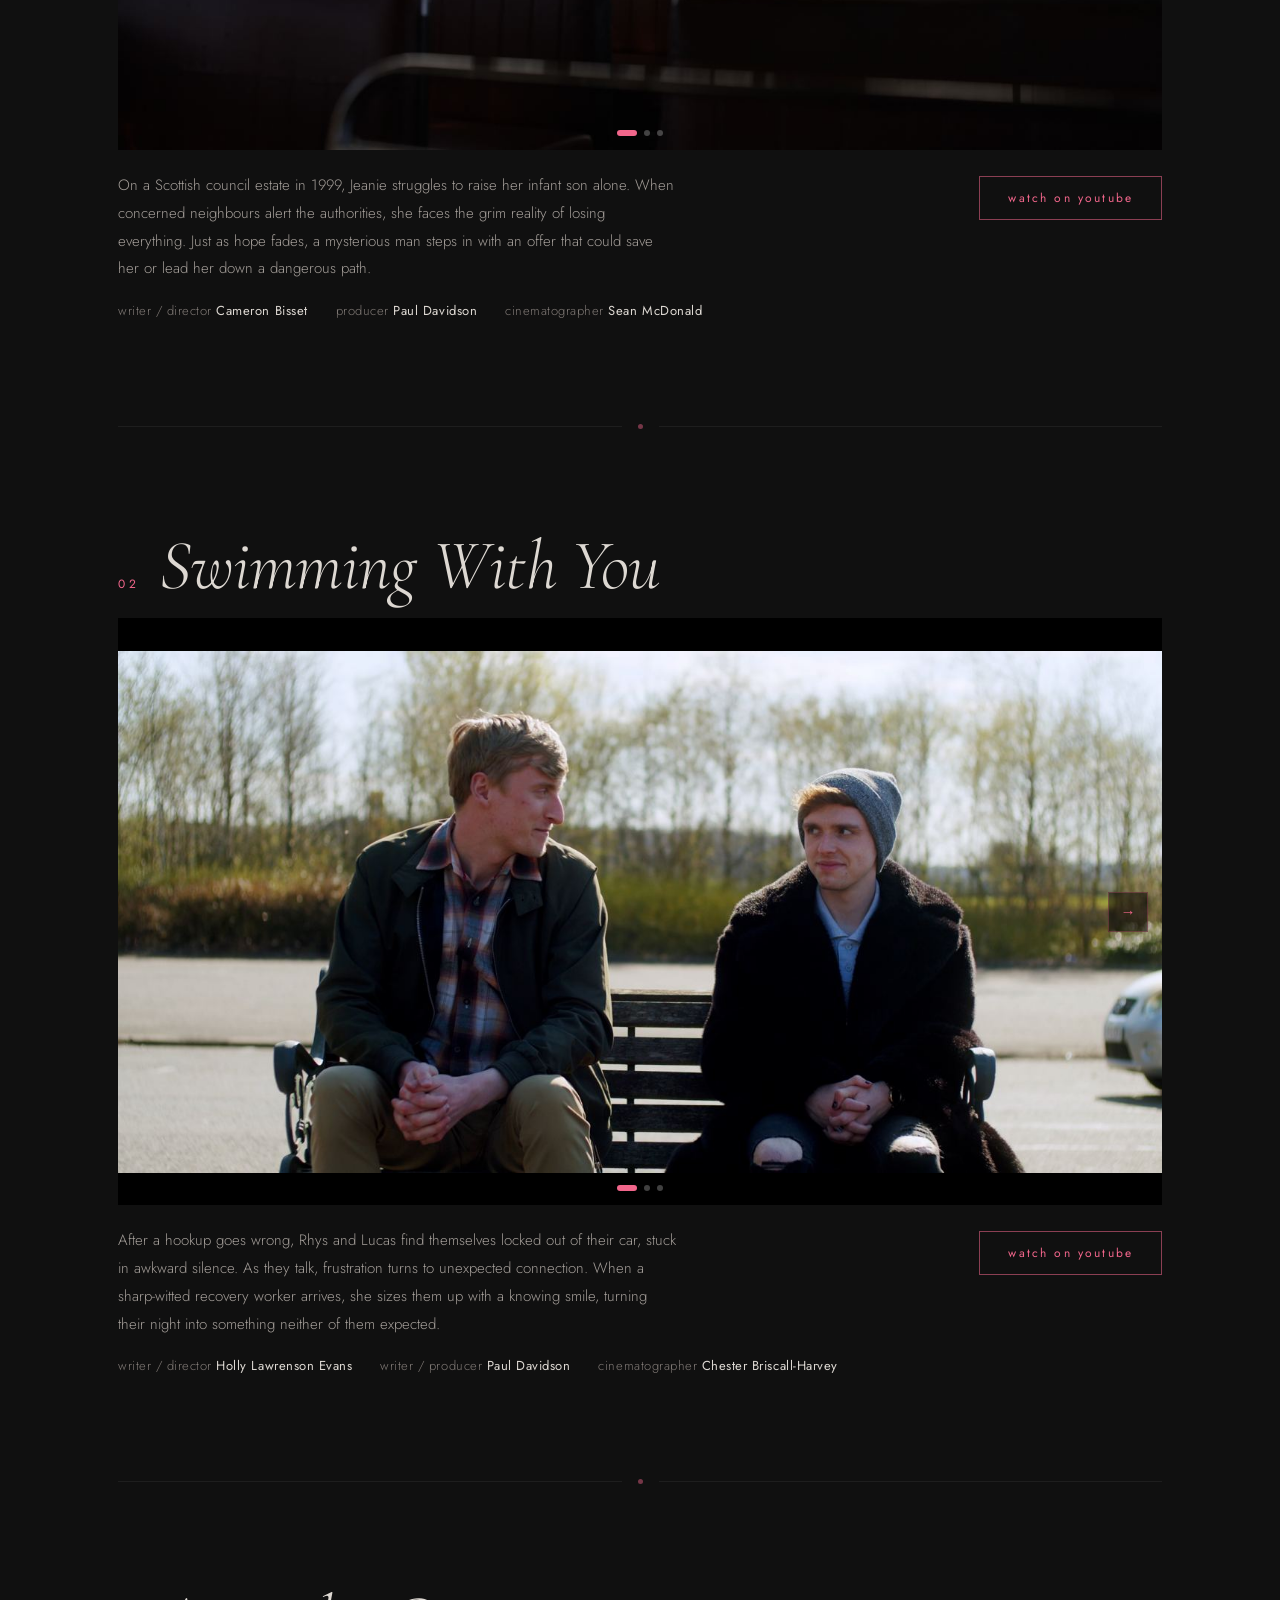
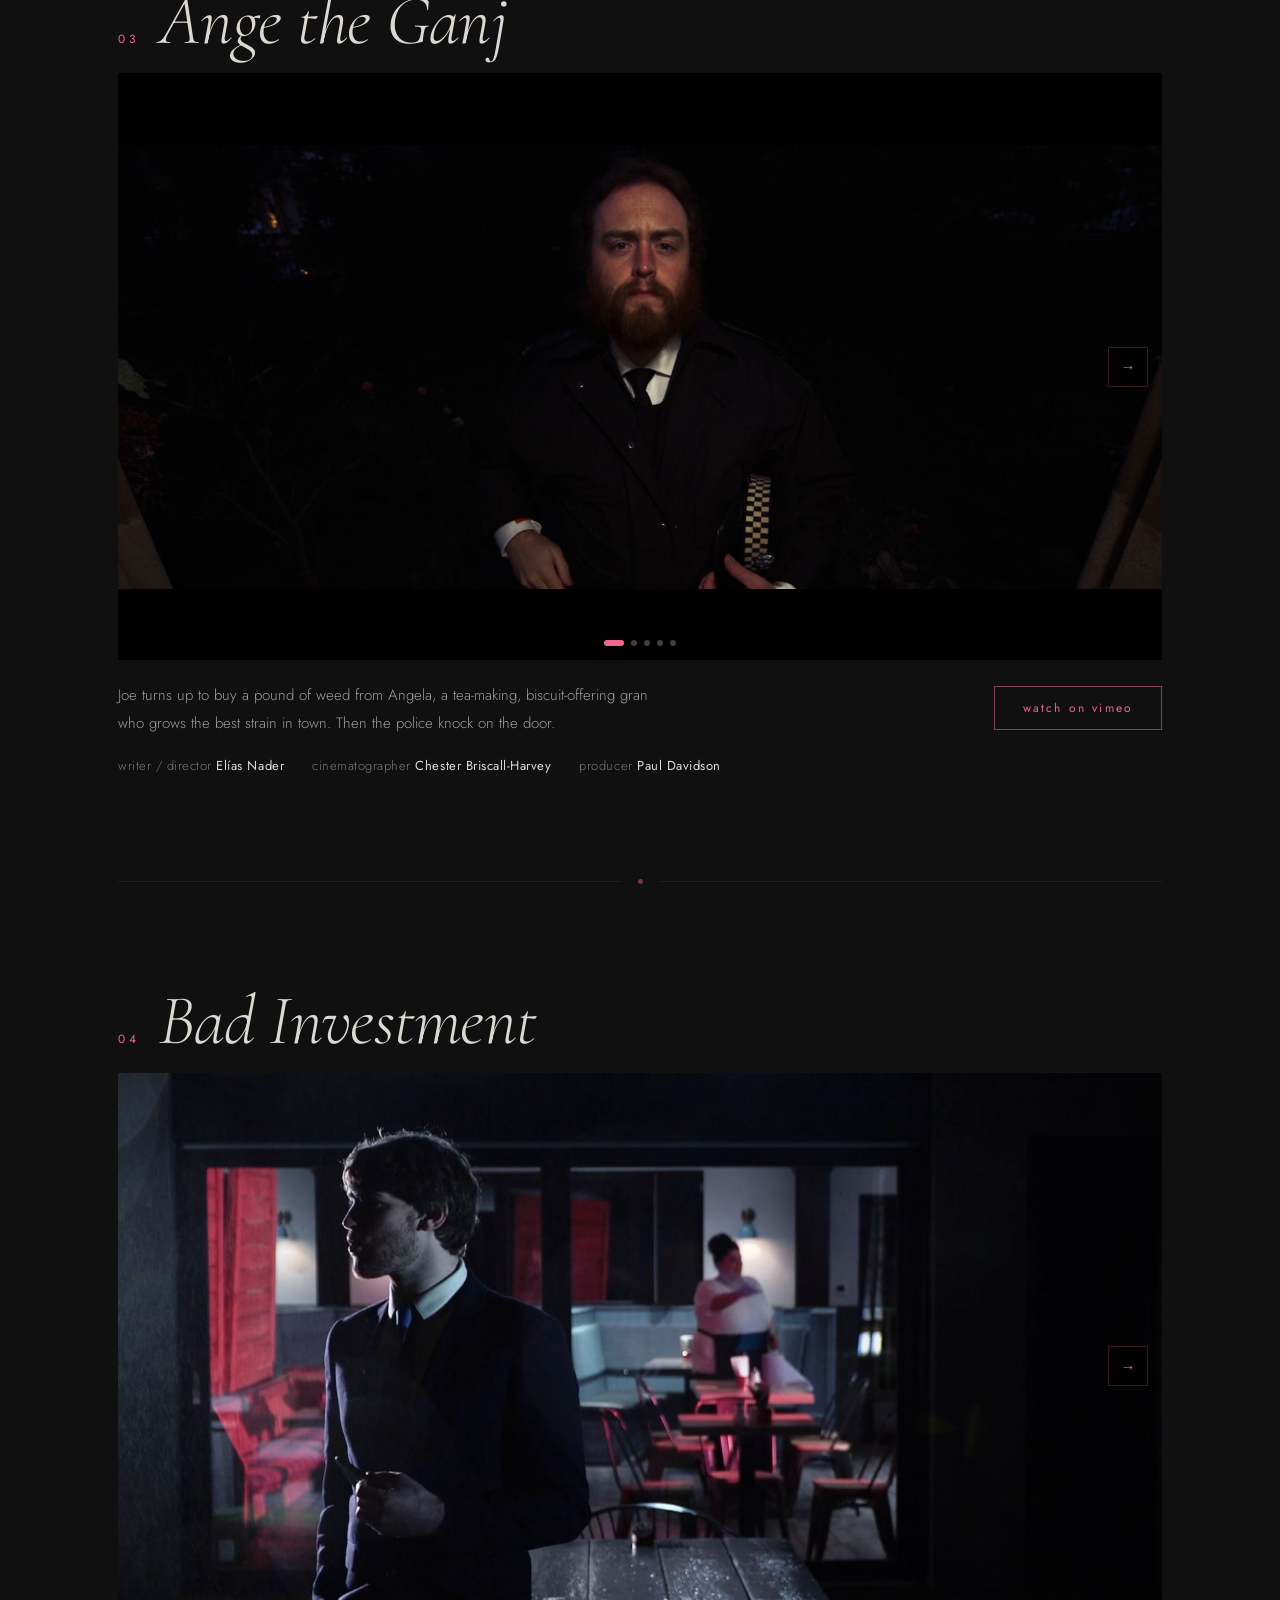
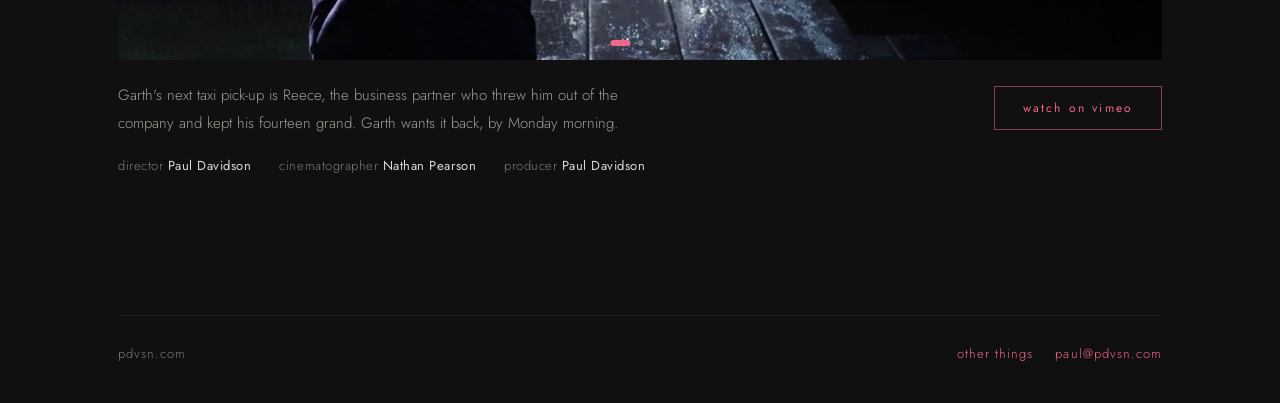
==== commit e944f8e7: "Remove the neon sign from the homepage The opening screen is now the film stills with "Stories worth" ====
--- a/index.html
+++ b/index.html
@@ -9,14 +9,13 @@
 <link rel="preload" href="images/hero-sloansy-1.jpg" as="image">
 <link rel="stylesheet" href="site.css">
 <style>
-  /* ————— opening screen: film stills behind, neon sign in front ————— */
+  /* ————— opening screen: film stills, with the headline bottom left ————— */
   .hero {
     position: relative;
     height: 100svh;
     min-height: 560px;
-    display: grid;
-    place-items: center;
-    padding: 80px 16px 40px;
+    display: flex;
+    align-items: flex-end;
     overflow: hidden;
   }
   .hero-bg, .hero-slide, .hero-shade { position: absolute; inset: 0; }
@@ -28,116 +27,28 @@
   }
   .hero-slide.visible { opacity: 1; animation: drift 9s ease-out both; }
   @keyframes drift { from { transform: scale(1.07); } to { transform: scale(1); } }
-  /* darken the stills so the sign is the brightest thing in the room */
+  /* darken the bottom and left so the words read over any still */
   .hero-shade {
     background:
-      radial-gradient(ellipse at center, rgba(16,16,16,.55), rgba(16,16,16,.3) 70%),
-      linear-gradient(to top, var(--bg) 0%, rgba(16,16,16,0) 35%),
-      linear-gradient(to bottom, rgba(16,16,16,.6) 0%, rgba(16,16,16,0) 25%);
-  }
-  /* pink light thrown onto the picture once the sign is on */
-  .glow {
-    position: absolute;
-    left: 50%; top: 50%;
-    width: min(1300px, 170vw); height: min(800px, 110vw);
-    transform: translate(-50%, -50%);
-    background: radial-gradient(ellipse at center, rgba(241,102,139,.3), rgba(241,102,139,.08) 45%, transparent 70%);
-    mix-blend-mode: screen;
-    pointer-events: none;
-  }
-
-  /* clear acrylic plate on two wires */
-  .plate {
-    position: relative;
-    padding: clamp(14px, 2.4vw, 30px) clamp(26px, 5vw, 64px) clamp(18px, 3vw, 38px);
-    border-radius: clamp(14px, 2vw, 24px);
-    border: 1px solid rgba(255,255,255,.1);
-    background: linear-gradient(160deg, rgba(255,255,255,.07), rgba(255,255,255,.015));
-    backdrop-filter: blur(3px);
-    -webkit-backdrop-filter: blur(3px);
-    box-shadow: 0 1px 0 rgba(255,255,255,.08) inset, 22px 34px 50px rgba(0,0,0,.6);
-  }
-  .plate::before, .plate::after {
-    content: "";
-    position: absolute;
-    bottom: calc(100% - 14px);
-    height: 100vh;
-    border-left: 1px solid rgba(255,255,255,.22);
-  }
-  .plate::before { left: 12%; }
-  .plate::after { right: 12%; }
-  .standoff { position: absolute; top: 10px; width: 9px; height: 9px; border-radius: 50%; background: radial-gradient(circle at 35% 35%, #8a8381, #2a2627); }
-  .standoff.l { left: calc(12% - 4px); }
-  .standoff.r { right: calc(12% - 5px); }
-
-  .neon {
-    display: flex;
-    margin: 0;
-    font-weight: 400;
-    font-family: var(--neon);
-    font-size: clamp(96px, 20vw, 220px);
+      linear-gradient(to top, var(--bg) 0%, rgba(16,16,16,.5) 45%, rgba(16,16,16,.15) 100%),
+      linear-gradient(to right, rgba(16,16,16,.55) 0%, transparent 65%);
+  }
+  .hero-words { position: relative; padding: 0 var(--gutter) clamp(56px, 9vh, 80px); max-width: 820px; }
+  .hero-words > * { opacity: 0; animation: rise .9s ease forwards; }
+  .hero-words > :nth-child(2) { animation-delay: .2s; }
+  .hero-words > :nth-child(3) { animation-delay: .4s; }
+  .hero-words > :nth-child(4) { animation-delay: .6s; }
+  @keyframes rise { from { opacity: 0; transform: translateY(22px); } to { opacity: 1; transform: none; } }
+  .hero h1 {
+    margin: 16px 0 24px;
+    font-family: var(--serif);
+    font-weight: 300;
+    font-size: clamp(48px, 8vw, 112px);
     line-height: .95;
-    letter-spacing: .02em;
-    white-space: nowrap;
-  }
-  .ltr { position: relative; z-index: 0; }
-  /* the shadow each letter casts on the plate */
-  .ltr::before {
-    content: attr(data-t);
-    position: absolute; left: 0; top: 0;
-    z-index: -1;
-    color: rgba(0,0,0,.8);
-    transform: translate(.04em, .07em);
-    filter: blur(5px);
-  }
-  /* unlit glass */
-  .ltr .off { color: rgba(70,58,62,.75); text-shadow: 0 1px 0 rgba(255,255,255,.08), 0 -1px 0 rgba(0,0,0,.6); }
-  /* lit tube, stacked exactly on top */
-  .ltr .on {
-    position: absolute; left: 0; top: 0;
-    color: #ffd3df;
-    text-shadow: 0 0 2px #fff, 0 0 8px var(--pink), 0 0 18px var(--pink), 0 0 40px var(--pink), 0 0 80px rgba(241,102,139,.8);
-  }
-  /* the white line underneath */
-  .tagline {
-    margin: clamp(4px, 1vw, 10px) 0 0;
-    text-align: center;
-    font-family: var(--neon);
-    font-size: clamp(20px, 3.6vw, 40px);
-    line-height: 1;
-    letter-spacing: .16em;
-    text-transform: uppercase;
-    white-space: nowrap;
-  }
-  .tagline .ltr { display: inline-block; }
-  .ltr .on.white {
-    color: #fff7f2;
-    text-shadow: 0 0 2px #fff, 0 0 7px #ffe6ef, 0 0 16px rgba(255,190,210,.8), 0 0 34px rgba(241,102,139,.5);
-  }
-
-  /* each letter lights on its own, with its own stutter */
-  .js .on, .js .glow { opacity: 0; }
-  .js .lit .on { animation: flick 1.1s steps(1, end) both; }
-  .js .lit .l1 { animation-delay: .2s; }
-  .js .lit .l2 { animation-delay: .65s; animation-name: flick2; }
-  .js .lit .l3 { animation-delay: 1.05s; }
-  .js .lit .l4 { animation: flick2 1.5s steps(1, end) 1.4s both, buzz 6s steps(1, end) 4s infinite; }
-  .js .lit .l5 { animation-delay: 2.1s; animation-name: flick2; }
-  .js .lit .l6 { animation-delay: 2.9s; }
-  .js .lit .glow { animation: warm 3s steps(1, end) .2s both; }
-  @keyframes flick {
-    0% { opacity: 0 } 10% { opacity: .9 } 16% { opacity: 0 } 30% { opacity: 1 } 36% { opacity: .2 } 50% { opacity: 1 } 100% { opacity: 1 }
-  }
-  @keyframes flick2 {
-    0% { opacity: 0 } 8% { opacity: .6 } 12% { opacity: 0 } 34% { opacity: 0 } 38% { opacity: 1 } 44% { opacity: 0 } 60% { opacity: 1 } 100% { opacity: 1 }
-  }
-  @keyframes buzz {
-    0% { opacity: 1 } 90% { opacity: .3 } 91.5% { opacity: 1 } 93% { opacity: .5 } 94% { opacity: 1 } 100% { opacity: 1 }
-  }
-  @keyframes warm {
-    0% { opacity: 0 } 8% { opacity: .25 } 14% { opacity: 0 } 25% { opacity: .3 } 40% { opacity: .45 } 52% { opacity: .55 }
-    66% { opacity: .7 } 80% { opacity: .85 } 92% { opacity: 1 } 100% { opacity: 1 }
-  }
+    letter-spacing: -.02em;
+  }
+  .hero h1 em { color: #fff; }
+  .hero .sub { margin: 0 0 32px; max-width: 42ch; font-size: 16px; line-height: 1.75; color: rgba(221,216,210,.7); }
 
   /* "films" with a line, bottom right, nudging you down */
   .scroll {
@@ -158,18 +69,6 @@
     padding: clamp(56px, 8vw, 96px) var(--gutter) 0;
     scroll-margin-top: 0;
   }
-  .intro { margin-bottom: clamp(64px, 10vw, 112px); }
-  .intro h1 {
-    margin: 0 0 24px;
-    font-family: var(--serif);
-    font-weight: 300;
-    font-size: clamp(44px, 7vw, 92px);
-    line-height: .98;
-    letter-spacing: -.02em;
-  }
-  .intro h1 em { color: #fff; }
-  .intro .sub { margin: 0 0 32px; max-width: 44ch; font-size: 16px; line-height: 1.75; color: rgba(221,216,210,.65); }
-
   .film-head { display: flex; align-items: baseline; gap: 20px; margin-bottom: 18px; }
   .film-head .label { flex-shrink: 0; }
   .film-title {
@@ -240,7 +139,7 @@
   @media (prefers-reduced-motion: reduce) {
     html { scroll-behavior: auto; }
     .hero-slide.visible { animation: none; }
-    .js .on, .js .glow { opacity: 1; animation: none !important; }
+    .hero-words > * { opacity: 1; animation: none; }
   }
 </style>
 </head>
@@ -252,36 +151,20 @@
   </header>
 
   <section class="hero" id="top">
-    <!-- ✏️ the stills that fade behind the sign are listed in the script at the bottom -->
+    <!-- ✏️ the stills that fade behind the words are listed in the script at the bottom -->
     <div class="hero-bg" id="hero-bg" aria-hidden="true"><div class="hero-slide visible" style="background-image: url('images/hero-sloansy-1.jpg')"></div></div>
     <div class="hero-shade" aria-hidden="true"></div>
-    <div class="glow" aria-hidden="true"></div>
-    <div class="plate">
-      <span class="standoff l" aria-hidden="true"></span><span class="standoff r" aria-hidden="true"></span>
-      <!-- Each letter is stacked three times: the shadow it casts, the unlit glass,
-           and the lit tube on top, which flickers on by itself. -->
-      <p class="neon" role="img" aria-label="pdvsn">
-        <span class="ltr" data-t="p"><span class="off">p</span><span class="on l1">p</span></span>
-        <span class="ltr" data-t="d"><span class="off">d</span><span class="on l2">d</span></span>
-        <span class="ltr" data-t="v"><span class="off">v</span><span class="on l3">v</span></span>
-        <span class="ltr" data-t="s"><span class="off">s</span><span class="on l4">s</span></span>
-        <span class="ltr" data-t="n"><span class="off">n</span><span class="on l5">n</span></span>
-      </p>
-      <!-- ✏️ the white line under the sign: change the words in all three places -->
-      <p class="tagline" aria-label="Filmmaker and thing-doer">
-        <span class="ltr" data-t="Filmmaker &amp; thing-doer"><span class="off">Filmmaker &amp; thing-doer</span><span class="on white l6">Filmmaker &amp; thing-doer</span></span>
-      </p>
-    </div>
-    <a class="scroll" href="#films"><span>films</span></a>
-  </section>
-
-  <main class="films" id="films">
-    <div class="intro">
-      <p class="label rule-label">films</p>
+    <div class="hero-words">
+      <p class="label">pdvsn</p>
       <h1>Stories worth<br><em>putting on screen.</em></h1>
       <p class="sub">Short films, made properly. If you've got an idea, let's make something.</p>
       <a class="btn" href="mailto:paul@pdvsn.com">get in touch</a>
     </div>
+    <a class="scroll" href="#films"><span>films</span></a>
+  </section>
+
+  <main class="films" id="films">
+    <p class="label rule-label">films</p>
 
     <!-- ✏️ To add a film, copy one <article> block (and the <div class="sep"> before it).
          Every <img> inside "track" is one still; add or remove them freely. -->
@@ -373,10 +256,9 @@
   </footer>
 
 <script>
-  document.documentElement.classList.add("js");
   document.body.classList.remove("no-js");
 
-  // ——— the stills that fade in and out behind the sign ———
+  // ——— the stills that fade in and out behind the words ———
   // ✏️ add or remove pictures here (the first one is also set in the page above)
   const HERO = [
     "images/hero-sloansy-1.jpg", "images/hero-ange-2.jpg", "images/hero-swimming-1.jpg", "images/hero-bad-1.jpg",
@@ -443,9 +325,6 @@
     update();
   });
 
-  // switch the sign on shortly after the font has loaded
-  document.fonts.ready.then(() =>
-    setTimeout(() => document.getElementById("top").classList.add("lit"), 400));
 </script>
 </body>
 </html>
--- a/site.css
+++ b/site.css
@@ -1,6 +1,5 @@
 /* Shared styles for every page: fonts, colours, film grain, the header and the footer. */
 
-@font-face { font-family: "Bebas Neue"; src: url("fonts/bebas-neue.woff2") format("woff2"); font-display: block; }
 @font-face { font-family: "Cormorant Garamond"; src: url("fonts/cormorant-300.woff2") format("woff2"); font-weight: 300; font-display: swap; }
 @font-face { font-family: "Cormorant Garamond"; src: url("fonts/cormorant-300-italic.woff2") format("woff2"); font-weight: 300; font-style: italic; font-display: swap; }
 @font-face { font-family: "Cormorant Garamond"; src: url("fonts/cormorant-500-italic.woff2") format("woff2"); font-weight: 500; font-style: italic; font-display: swap; }
@@ -13,7 +12,6 @@
   --ink-dim: #807a76;
   --rule: #1e1e1e;
   --pink: #F1668B;
-  --neon: "Bebas Neue", "Arial Narrow", sans-serif;
   --serif: "Cormorant Garamond", Georgia, serif;
   --body: "Jost", "Helvetica Neue", Arial, sans-serif;
   --gutter: clamp(16px, 5vw, 48px);
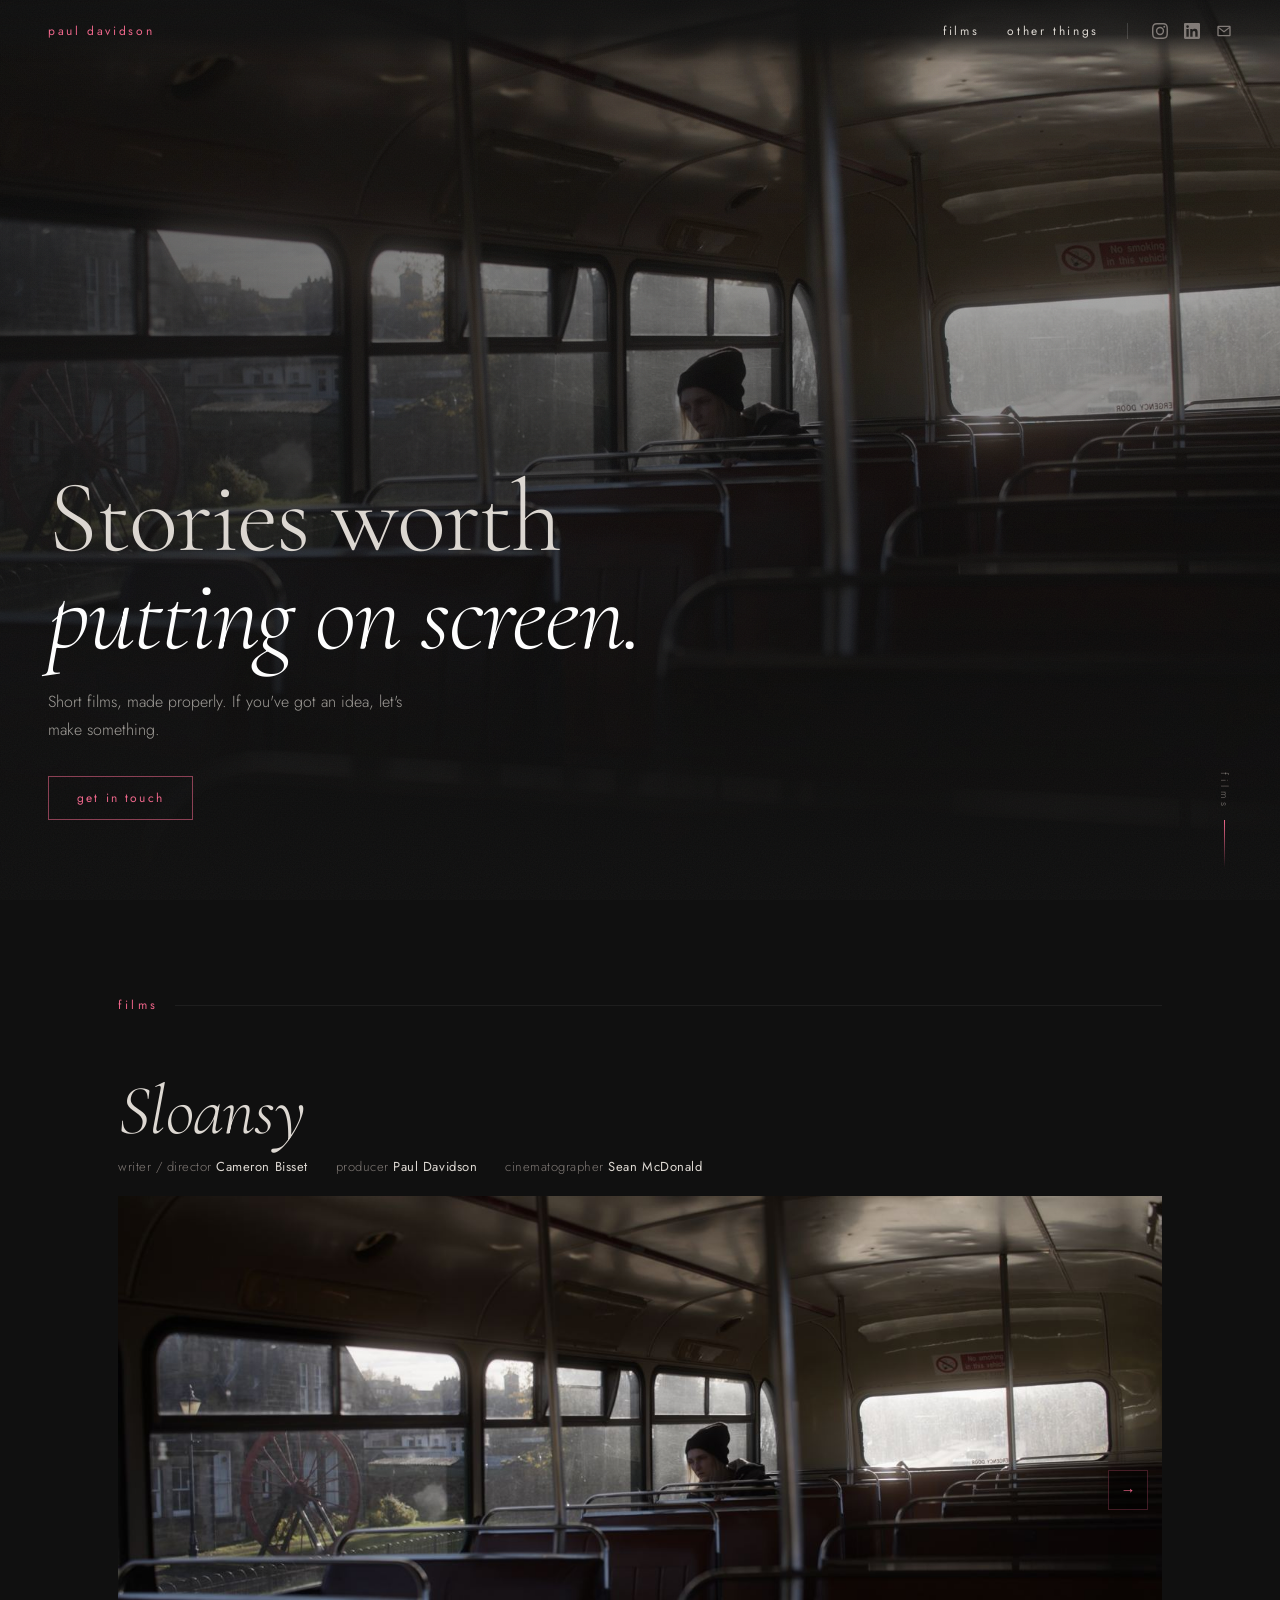
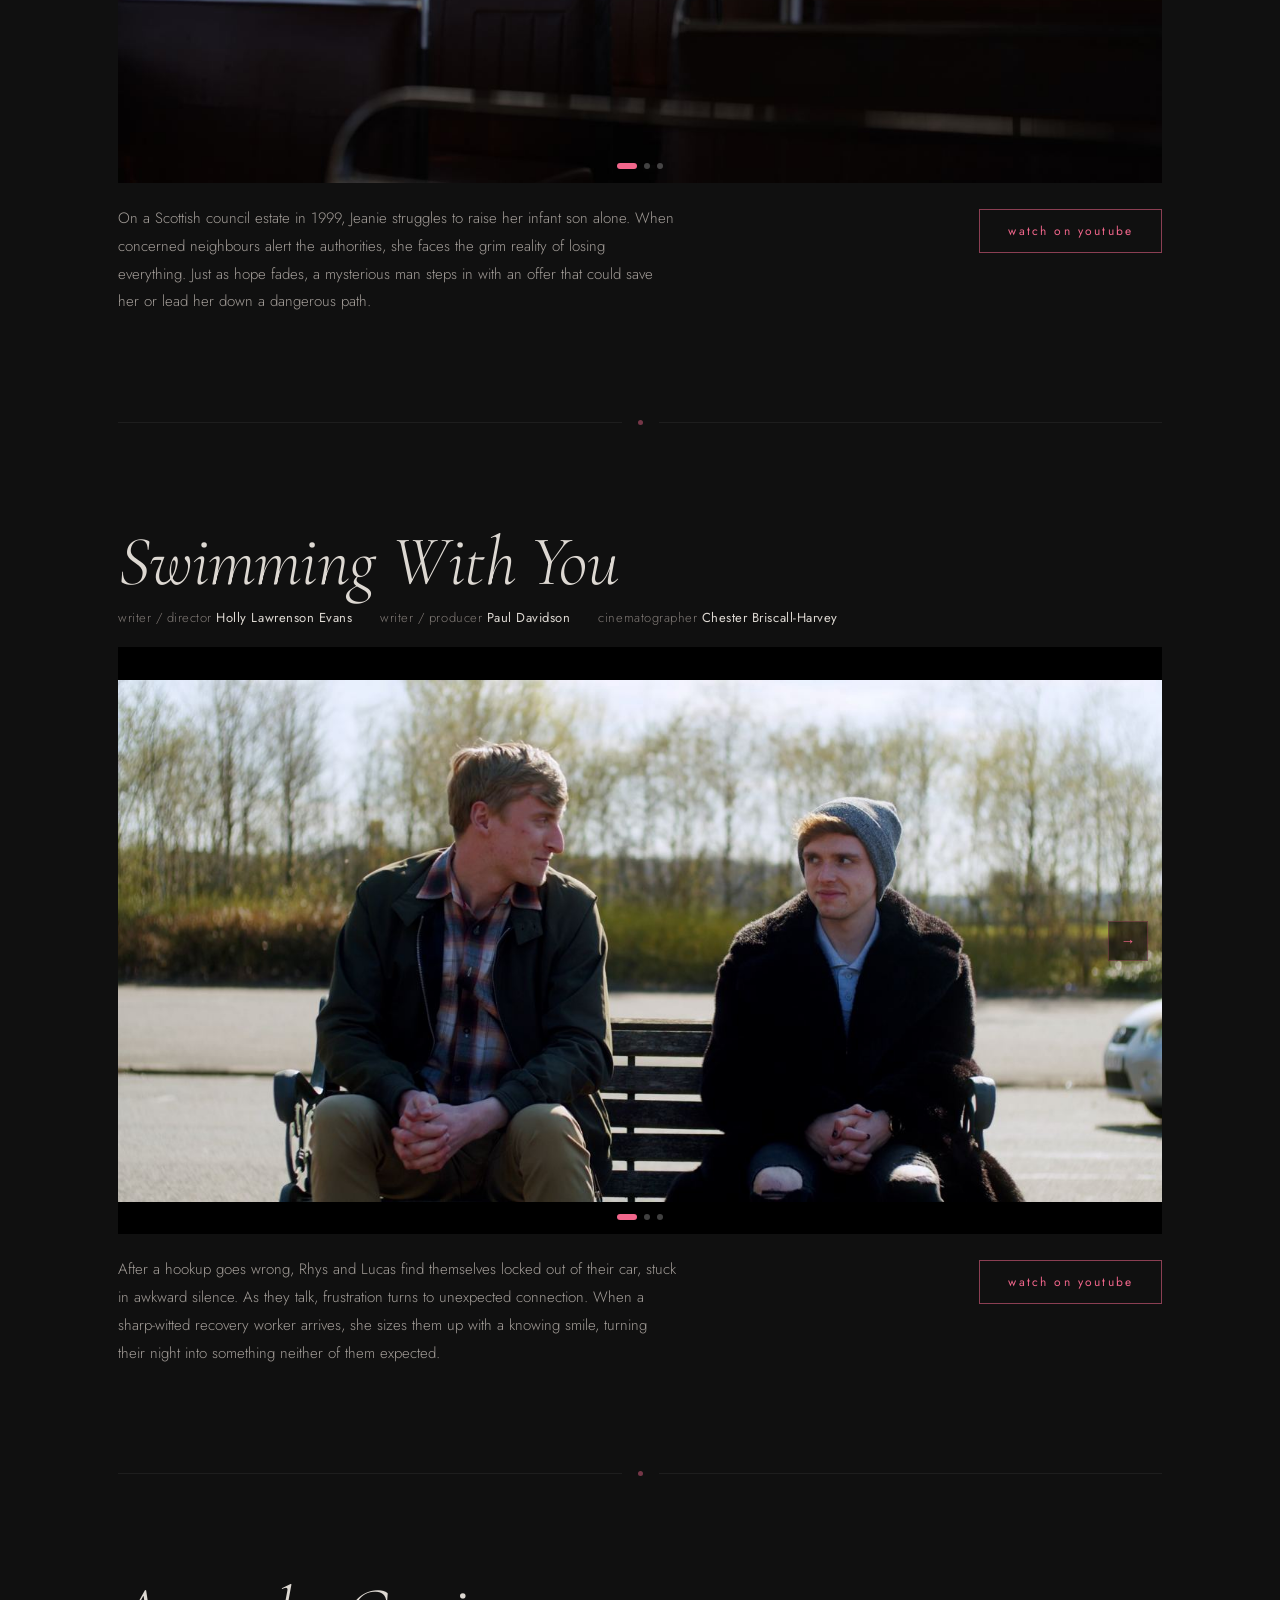
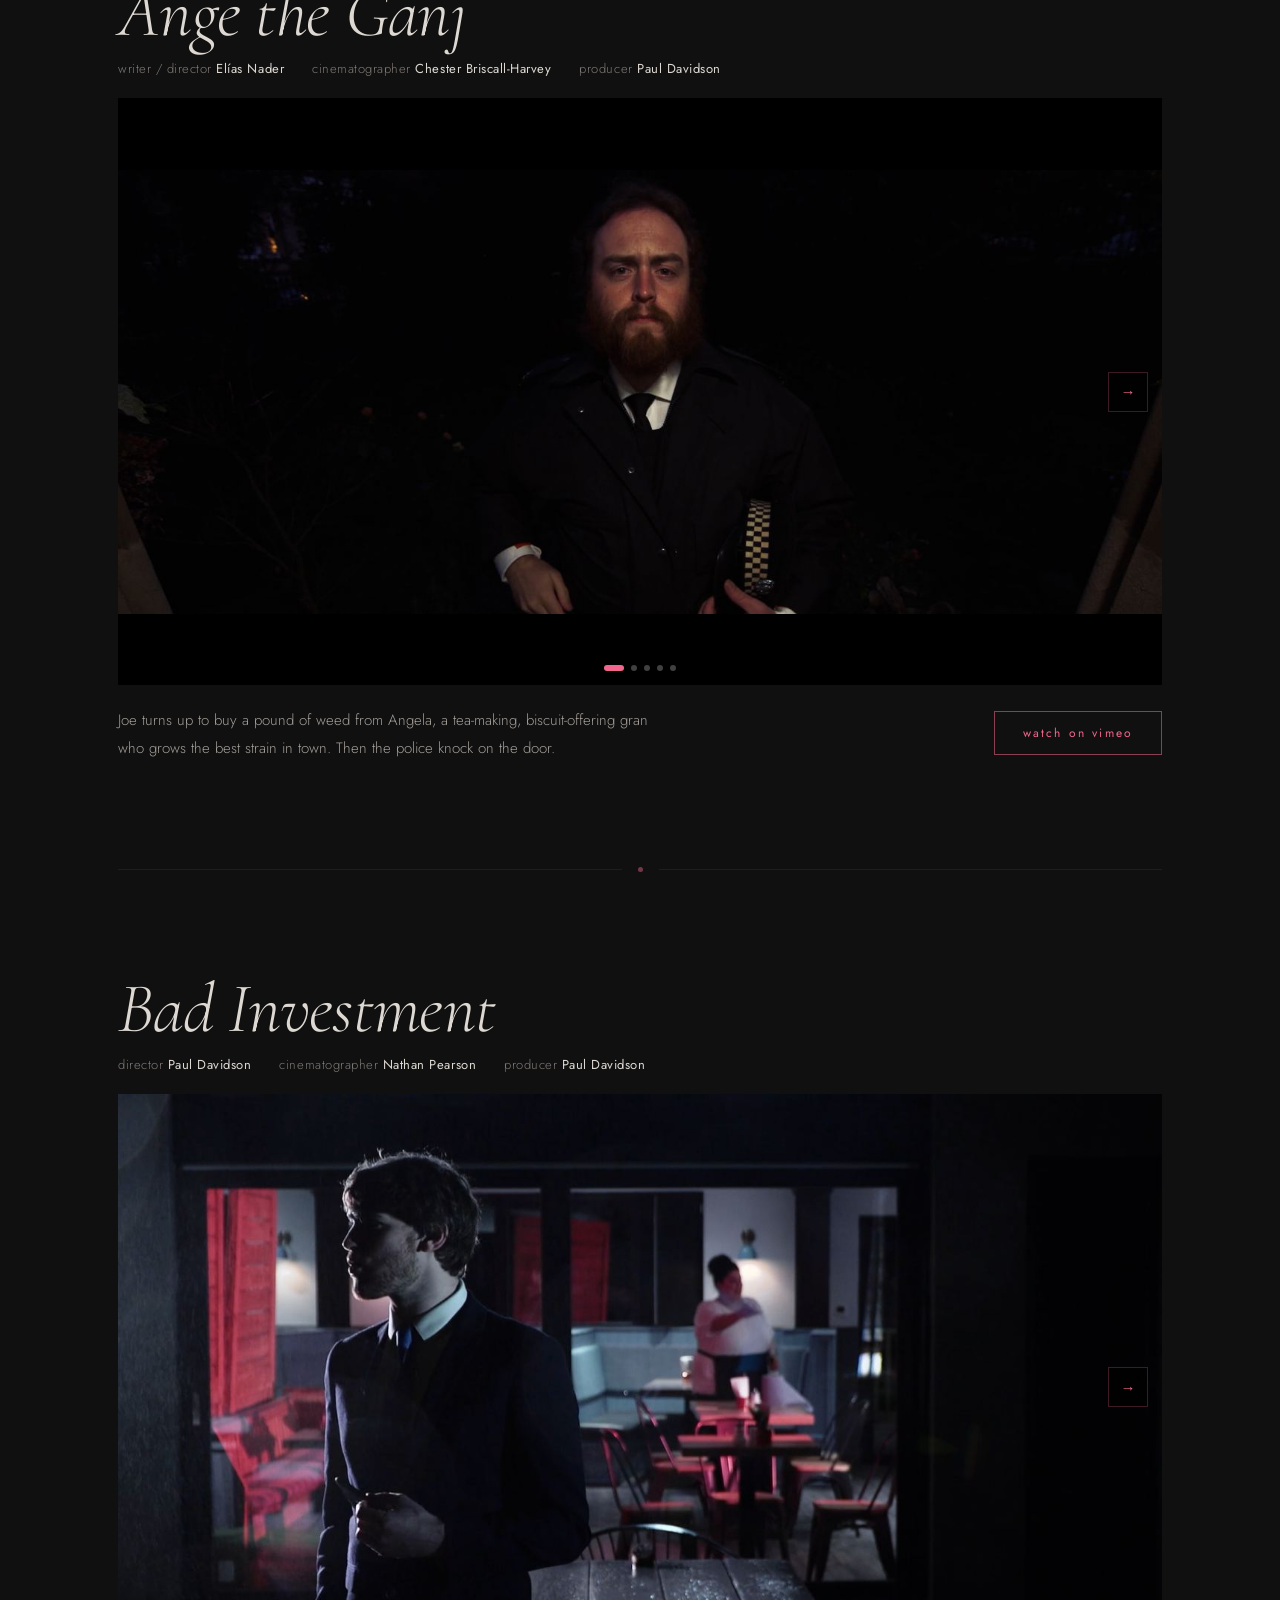
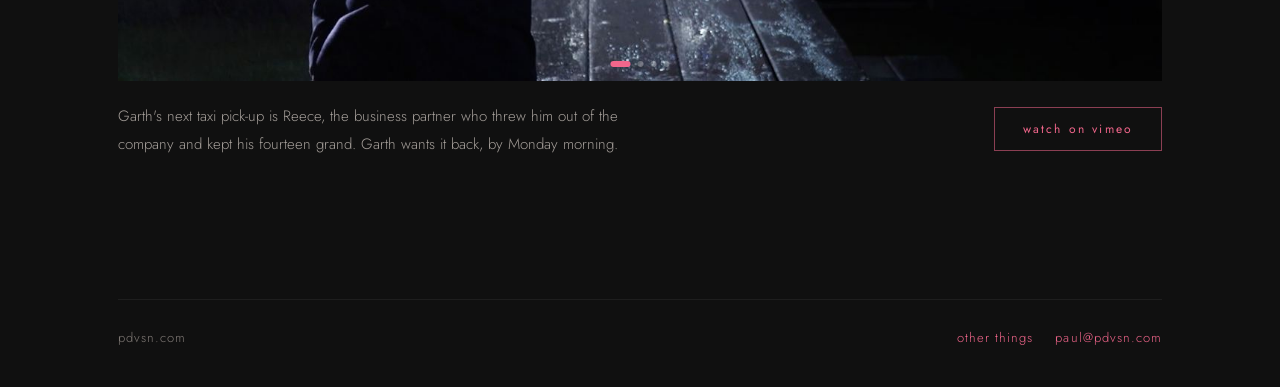
==== commit 8ffe7e79: "Use 13 framed stills in the header and simplify the film entries The header now cycles through 13 st" ====
--- a/index.html
+++ b/index.html
@@ -3,7 +3,7 @@
 <head>
 <meta charset="UTF-8">
 <meta name="viewport" content="width=device-width, initial-scale=1.0">
-<title>pdvsn — Paul Davidson</title>
+<title>pdvsn | Paul Davidson</title>
 <meta name="description" content="Short films by Paul Davidson, a producer and director in Edinburgh.">
 <link rel="icon" href="data:image/svg+xml,<svg xmlns='http://www.w3.org/2000/svg' viewBox='0 0 16 16'><rect width='16' height='16' fill='%23F1668B'/></svg>">
 <link rel="preload" href="images/hero-sloansy-1.jpg" as="image">
@@ -37,7 +37,6 @@
   .hero-words > * { opacity: 0; animation: rise .9s ease forwards; }
   .hero-words > :nth-child(2) { animation-delay: .2s; }
   .hero-words > :nth-child(3) { animation-delay: .4s; }
-  .hero-words > :nth-child(4) { animation-delay: .6s; }
   @keyframes rise { from { opacity: 0; transform: translateY(22px); } to { opacity: 1; transform: none; } }
   .hero h1 {
     margin: 16px 0 24px;
@@ -69,10 +68,8 @@
     padding: clamp(56px, 8vw, 96px) var(--gutter) 0;
     scroll-margin-top: 0;
   }
-  .film-head { display: flex; align-items: baseline; gap: 20px; margin-bottom: 18px; }
-  .film-head .label { flex-shrink: 0; }
   .film-title {
-    margin: 0;
+    margin: 0 0 12px;
     font-family: var(--serif);
     font-style: italic;
     font-weight: 300;
@@ -121,8 +118,8 @@
   .no-js .arrow, .no-js .dots { display: none; }
 
   .film-info { display: flex; justify-content: space-between; align-items: flex-start; gap: 48px; margin-top: 22px; }
-  .film-info p { margin: 0 0 18px; max-width: 62ch; font-size: 15px; line-height: 1.85; color: #a39d98; }
-  .credits { list-style: none; display: flex; flex-wrap: wrap; gap: 6px 28px; margin: 0; padding: 0; font-size: 13px; letter-spacing: .04em; color: var(--ink-dim); }
+  .film-info p { margin: 0; max-width: 62ch; font-size: 15px; line-height: 1.85; color: #a39d98; }
+  .credits { list-style: none; display: flex; flex-wrap: wrap; gap: 6px 28px; margin: 0 0 20px; padding: 0; font-size: 13px; letter-spacing: .04em; color: var(--ink-dim); }
   .credits b { font-weight: 400; color: var(--ink); }
   .film-info .btn { margin-top: 4px; }
 
@@ -147,15 +144,14 @@
 
   <header class="menu">
     <a class="home" href="#top">paul davidson</a>
-    <nav aria-label="Main"><a href="#films">films</a><a href="/other">other things</a><span class="icons"><a href="https://www.instagram.com/pdvsn99" aria-label="Instagram"><svg viewBox="0 0 24 24" aria-hidden="true"><path d="M12 2.2c3.2 0 3.6 0 4.8.1 3.3.1 4.8 1.7 4.9 4.9.1 1.3.1 1.6.1 4.8s0 3.6-.1 4.8c-.1 3.2-1.7 4.8-4.9 4.9-1.3.1-1.6.1-4.8.1s-3.6 0-4.8-.1c-3.3-.1-4.8-1.7-4.9-4.9C2.2 15.6 2.2 15.2 2.2 12s0-3.6.1-4.8C2.4 3.9 3.9 2.4 7.2 2.3 8.4 2.2 8.8 2.2 12 2.2zM12 0C8.7 0 8.3 0 7.1.1 2.7.3.3 2.7.1 7.1 0 8.3 0 8.7 0 12s0 3.7.1 4.9c.2 4.4 2.6 6.8 7 7 1.2.1 1.6.1 4.9.1s3.7 0 4.9-.1c4.4-.2 6.8-2.6 7-7 .1-1.2.1-1.6.1-4.9s0-3.7-.1-4.9c-.2-4.4-2.6-6.8-7-7C15.7 0 15.3 0 12 0zm0 5.8a6.2 6.2 0 1 0 0 12.4 6.2 6.2 0 0 0 0-12.4zM12 16a4 4 0 1 1 0-8 4 4 0 0 1 0 8zm6.4-11.8a1.4 1.4 0 1 0 0 2.9 1.4 1.4 0 0 0 0-2.9z"/></svg></a><a href="https://www.linkedin.com/in/mrpauldavidson" aria-label="LinkedIn"><svg viewBox="0 0 24 24" aria-hidden="true"><path d="M20.45 20.45h-3.55v-5.57c0-1.33-.03-3.04-1.85-3.04-1.86 0-2.14 1.45-2.14 2.94v5.67H9.36V9h3.41v1.56h.05c.47-.9 1.64-1.85 3.37-1.85 3.6 0 4.27 2.37 4.27 5.46v6.28zM5.34 7.43a2.06 2.06 0 1 1 0-4.12 2.06 2.06 0 0 1 0 4.12zM7.12 20.45H3.56V9h3.56v11.45zM22.22 0H1.77C.79 0 0 .77 0 1.73v20.54C0 23.23.79 24 1.77 24h20.45c.98 0 1.78-.77 1.78-1.73V1.73C24 .77 23.2 0 22.22 0z"/></svg></a><a href="mailto:paul@pdvsn.com" aria-label="Email paul@pdvsn.com"><svg viewBox="0 0 24 24" aria-hidden="true"><path d="M2 5.5A1.5 1.5 0 0 1 3.5 4h17A1.5 1.5 0 0 1 22 5.5v13a1.5 1.5 0 0 1-1.5 1.5h-17A1.5 1.5 0 0 1 2 18.5v-13zm2.2.5 7.8 6.1L19.8 6H4.2zM20 7.9l-7.4 5.8a1 1 0 0 1-1.2 0L4 7.9V18h16V7.9z"/></svg></a></span></nav>
+    <nav aria-label="Main"><a href="#films">films</a><a href="/other">other things</a><span class="icons"><a href="https://www.instagram.com/mrpauldavidson" aria-label="Instagram"><svg viewBox="0 0 24 24" aria-hidden="true"><path d="M12 2.2c3.2 0 3.6 0 4.8.1 3.3.1 4.8 1.7 4.9 4.9.1 1.3.1 1.6.1 4.8s0 3.6-.1 4.8c-.1 3.2-1.7 4.8-4.9 4.9-1.3.1-1.6.1-4.8.1s-3.6 0-4.8-.1c-3.3-.1-4.8-1.7-4.9-4.9C2.2 15.6 2.2 15.2 2.2 12s0-3.6.1-4.8C2.4 3.9 3.9 2.4 7.2 2.3 8.4 2.2 8.8 2.2 12 2.2zM12 0C8.7 0 8.3 0 7.1.1 2.7.3.3 2.7.1 7.1 0 8.3 0 8.7 0 12s0 3.7.1 4.9c.2 4.4 2.6 6.8 7 7 1.2.1 1.6.1 4.9.1s3.7 0 4.9-.1c4.4-.2 6.8-2.6 7-7 .1-1.2.1-1.6.1-4.9s0-3.7-.1-4.9c-.2-4.4-2.6-6.8-7-7C15.7 0 15.3 0 12 0zm0 5.8a6.2 6.2 0 1 0 0 12.4 6.2 6.2 0 0 0 0-12.4zM12 16a4 4 0 1 1 0-8 4 4 0 0 1 0 8zm6.4-11.8a1.4 1.4 0 1 0 0 2.9 1.4 1.4 0 0 0 0-2.9z"/></svg></a><a href="https://www.linkedin.com/in/mrpauldavidson" aria-label="LinkedIn"><svg viewBox="0 0 24 24" aria-hidden="true"><path d="M20.45 20.45h-3.55v-5.57c0-1.33-.03-3.04-1.85-3.04-1.86 0-2.14 1.45-2.14 2.94v5.67H9.36V9h3.41v1.56h.05c.47-.9 1.64-1.85 3.37-1.85 3.6 0 4.27 2.37 4.27 5.46v6.28zM5.34 7.43a2.06 2.06 0 1 1 0-4.12 2.06 2.06 0 0 1 0 4.12zM7.12 20.45H3.56V9h3.56v11.45zM22.22 0H1.77C.79 0 0 .77 0 1.73v20.54C0 23.23.79 24 1.77 24h20.45c.98 0 1.78-.77 1.78-1.73V1.73C24 .77 23.2 0 22.22 0z"/></svg></a><a href="mailto:paul@pdvsn.com" aria-label="Email paul@pdvsn.com"><svg viewBox="0 0 24 24" aria-hidden="true"><path d="M2 5.5A1.5 1.5 0 0 1 3.5 4h17A1.5 1.5 0 0 1 22 5.5v13a1.5 1.5 0 0 1-1.5 1.5h-17A1.5 1.5 0 0 1 2 18.5v-13zm2.2.5 7.8 6.1L19.8 6H4.2zM20 7.9l-7.4 5.8a1 1 0 0 1-1.2 0L4 7.9V18h16V7.9z"/></svg></a></span></nav>
   </header>
 
   <section class="hero" id="top">
     <!-- ✏️ the stills that fade behind the words are listed in the script at the bottom -->
-    <div class="hero-bg" id="hero-bg" aria-hidden="true"><div class="hero-slide visible" style="background-image: url('images/hero-sloansy-1.jpg')"></div></div>
+    <div class="hero-bg" id="hero-bg" aria-hidden="true"><div class="hero-slide visible" style="background-image: url('images/hero-sloansy-1.jpg'); background-position: 60% center"></div></div>
     <div class="hero-shade" aria-hidden="true"></div>
     <div class="hero-words">
-      <p class="label">pdvsn</p>
       <h1>Stories worth<br><em>putting on screen.</em></h1>
       <p class="sub">Short films, made properly. If you've got an idea, let's make something.</p>
       <a class="btn" href="mailto:paul@pdvsn.com">get in touch</a>
@@ -169,7 +165,8 @@
     <!-- ✏️ To add a film, copy one <article> block (and the <div class="sep"> before it).
          Every <img> inside "track" is one still; add or remove them freely. -->
     <article class="film">
-      <div class="film-head"><span class="label">01</span><h2 class="film-title">Sloansy</h2></div>
+      <h2 class="film-title">Sloansy</h2>
+      <ul class="credits"><li>writer / director <b>Cameron Bisset</b></li><li>producer <b>Paul Davidson</b></li><li>cinematographer <b>Sean McDonald</b></li></ul>
       <div class="gallery">
         <div class="track" tabindex="0" aria-label="Stills from Sloansy">
           <img src="images/sloansy-1.jpg" alt="Still from Sloansy" loading="lazy">
@@ -180,7 +177,6 @@
       <div class="film-info">
         <div>
           <p>On a Scottish council estate in 1999, Jeanie struggles to raise her infant son alone. When concerned neighbours alert the authorities, she faces the grim reality of losing everything. Just as hope fades, a mysterious man steps in with an offer that could save her or lead her down a dangerous path.</p>
-          <ul class="credits"><li>writer / director <b>Cameron Bisset</b></li><li>producer <b>Paul Davidson</b></li><li>cinematographer <b>Sean McDonald</b></li></ul>
         </div>
         <a class="btn" href="https://www.youtube.com/watch?v=3D2MKY4uDA4">watch on youtube</a>
       </div>
@@ -189,7 +185,8 @@
     <div class="sep" aria-hidden="true"><i></i></div>
 
     <article class="film">
-      <div class="film-head"><span class="label">02</span><h2 class="film-title">Swimming With You</h2></div>
+      <h2 class="film-title">Swimming With You</h2>
+      <ul class="credits"><li>writer / director <b>Holly Lawrenson Evans</b></li><li>writer / producer <b>Paul Davidson</b></li><li>cinematographer <b>Chester Briscall-Harvey</b></li></ul>
       <div class="gallery">
         <div class="track" tabindex="0" aria-label="Stills from Swimming With You">
           <img src="images/swimming-1.jpg" alt="Still from Swimming With You" loading="lazy">
@@ -200,7 +197,6 @@
       <div class="film-info">
         <div>
           <p>After a hookup goes wrong, Rhys and Lucas find themselves locked out of their car, stuck in awkward silence. As they talk, frustration turns to unexpected connection. When a sharp-witted recovery worker arrives, she sizes them up with a knowing smile, turning their night into something neither of them expected.</p>
-          <ul class="credits"><li>writer / director <b>Holly Lawrenson Evans</b></li><li>writer / producer <b>Paul Davidson</b></li><li>cinematographer <b>Chester Briscall-Harvey</b></li></ul>
         </div>
         <a class="btn" href="https://www.youtube.com/watch?v=1Ty29yOT98E">watch on youtube</a>
       </div>
@@ -209,7 +205,8 @@
     <div class="sep" aria-hidden="true"><i></i></div>
 
     <article class="film">
-      <div class="film-head"><span class="label">03</span><h2 class="film-title">Ange the Ganj</h2></div>
+      <h2 class="film-title">Ange the Ganj</h2>
+      <ul class="credits"><li>writer / director <b>Elías Nader</b></li><li>cinematographer <b>Chester Briscall-Harvey</b></li><li>producer <b>Paul Davidson</b></li></ul>
       <div class="gallery">
         <div class="track" tabindex="0" aria-label="Stills from Ange the Ganj">
           <img src="images/ange-1.jpg" alt="Still from Ange the Ganj" loading="lazy">
@@ -222,7 +219,6 @@
       <div class="film-info">
         <div>
           <p>Joe turns up to buy a pound of weed from Angela, a tea-making, biscuit-offering gran who grows the best strain in town. Then the police knock on the door.</p>
-          <ul class="credits"><li>writer / director <b>Elías Nader</b></li><li>cinematographer <b>Chester Briscall-Harvey</b></li><li>producer <b>Paul Davidson</b></li></ul>
         </div>
         <a class="btn" href="https://vimeo.com/378201220">watch on vimeo</a>
       </div>
@@ -231,7 +227,8 @@
     <div class="sep" aria-hidden="true"><i></i></div>
 
     <article class="film">
-      <div class="film-head"><span class="label">04</span><h2 class="film-title">Bad Investment</h2></div>
+      <h2 class="film-title">Bad Investment</h2>
+      <ul class="credits"><li>director <b>Paul Davidson</b></li><li>cinematographer <b>Nathan Pearson</b></li><li>producer <b>Paul Davidson</b></li></ul>
       <div class="gallery">
         <div class="track" tabindex="0" aria-label="Stills from Bad Investment">
           <img src="images/bad-1.jpg" alt="Still from Bad Investment" loading="lazy">
@@ -243,7 +240,6 @@
       <div class="film-info">
         <div>
           <p>Garth's next taxi pick-up is Reece, the business partner who threw him out of the company and kept his fourteen grand. Garth wants it back, by Monday morning.</p>
-          <ul class="credits"><li>director <b>Paul Davidson</b></li><li>cinematographer <b>Nathan Pearson</b></li><li>producer <b>Paul Davidson</b></li></ul>
         </div>
         <a class="btn" href="https://vimeo.com/270186488">watch on vimeo</a>
       </div>
@@ -259,22 +255,36 @@
   document.body.classList.remove("no-js");
 
   // ——— the stills that fade in and out behind the words ———
-  // ✏️ add or remove pictures here (the first one is also set in the page above)
+  // ✏️ add or remove pictures here (the first one is also set in the page above).
+  // The % after a picture says which part to keep when a narrow screen crops it:
+  // 0% is the left edge, 50% the middle, 100% the right edge.
   const HERO = [
-    "images/hero-sloansy-1.jpg", "images/hero-ange-2.jpg", "images/hero-swimming-1.jpg", "images/hero-bad-1.jpg",
-    "images/hero-sloansy-2.jpg", "images/hero-ange-4.jpg", "images/hero-swimming-3.jpg", "images/hero-bad-3.jpg",
+    ["images/hero-sloansy-1.jpg", "60%"],
+    ["images/hero-ange-1.jpg", "50%"],
+    ["images/hero-swimming-1.jpg", "33%"],
+    ["images/hero-bad-1.jpg", "23%"],
+    ["images/hero-sloansy-2.jpg", "50%"],
+    ["images/hero-ange-2.jpg", "34%"],
+    ["images/hero-swimming-2.jpg", "50%"],
+    ["images/hero-sloansy-3.jpg", "58%"],
+    ["images/hero-ange-3.jpg", "45%"],
+    ["images/hero-swimming-3.jpg", "72%"],
+    ["images/hero-ange-4.jpg", "66%"],
+    ["images/hero-bad-4.jpg", "47%"],
+    ["images/hero-ange-5.jpg", "50%"],
   ];
   const heroBg = document.getElementById("hero-bg");
   let heroSlide = heroBg.firstElementChild, heroIdx = 0;
   if (!matchMedia("(prefers-reduced-motion: reduce)").matches) {
     setInterval(() => {
-      const src = HERO[(heroIdx + 1) % HERO.length];
+      const [src, focus] = HERO[(heroIdx + 1) % HERO.length];
       const pic = new Image();
       pic.onload = () => {   // only swap once the next still has arrived
         heroIdx = (heroIdx + 1) % HERO.length;
         const next = document.createElement("div");
         next.className = "hero-slide";
         next.style.backgroundImage = "url('" + src + "')";
+        next.style.backgroundPosition = focus + " center";
         heroBg.appendChild(next);
         requestAnimationFrame(() => requestAnimationFrame(() => next.classList.add("visible")));
         const old = heroSlide; heroSlide = next;
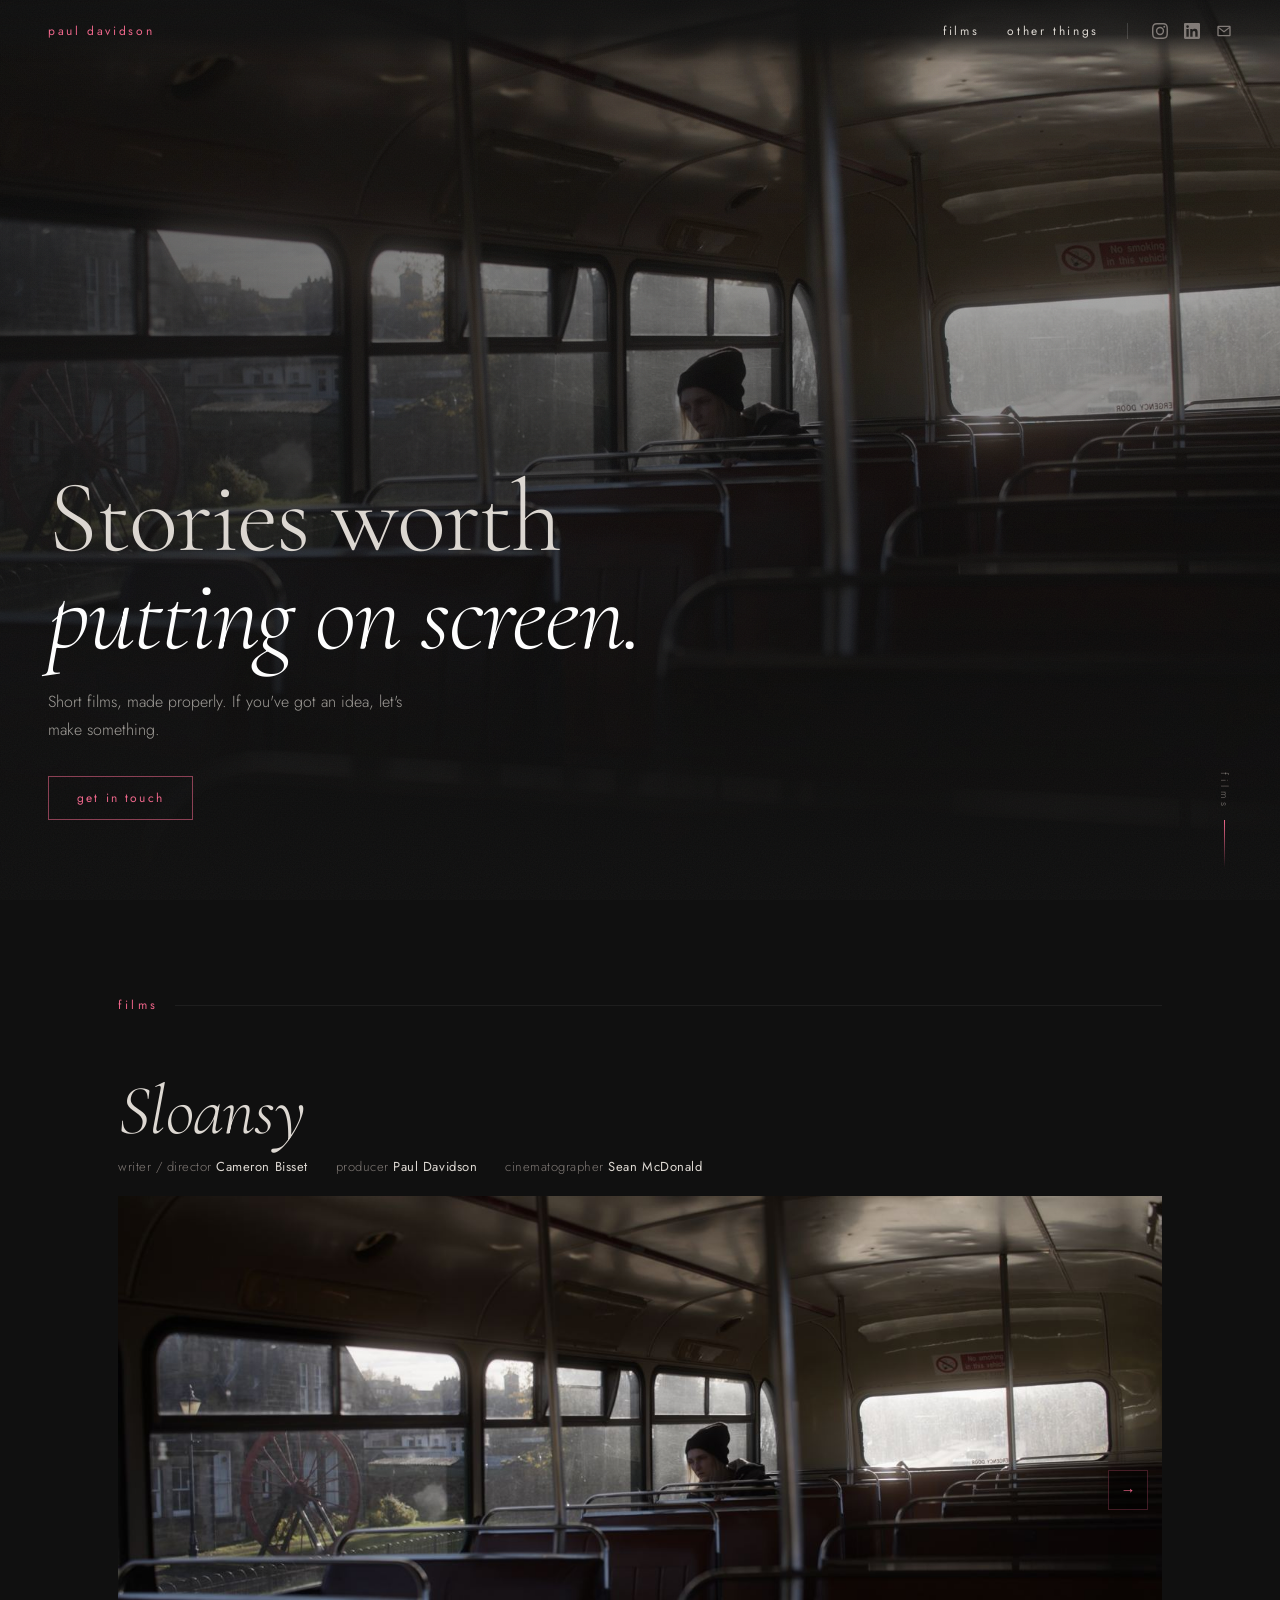
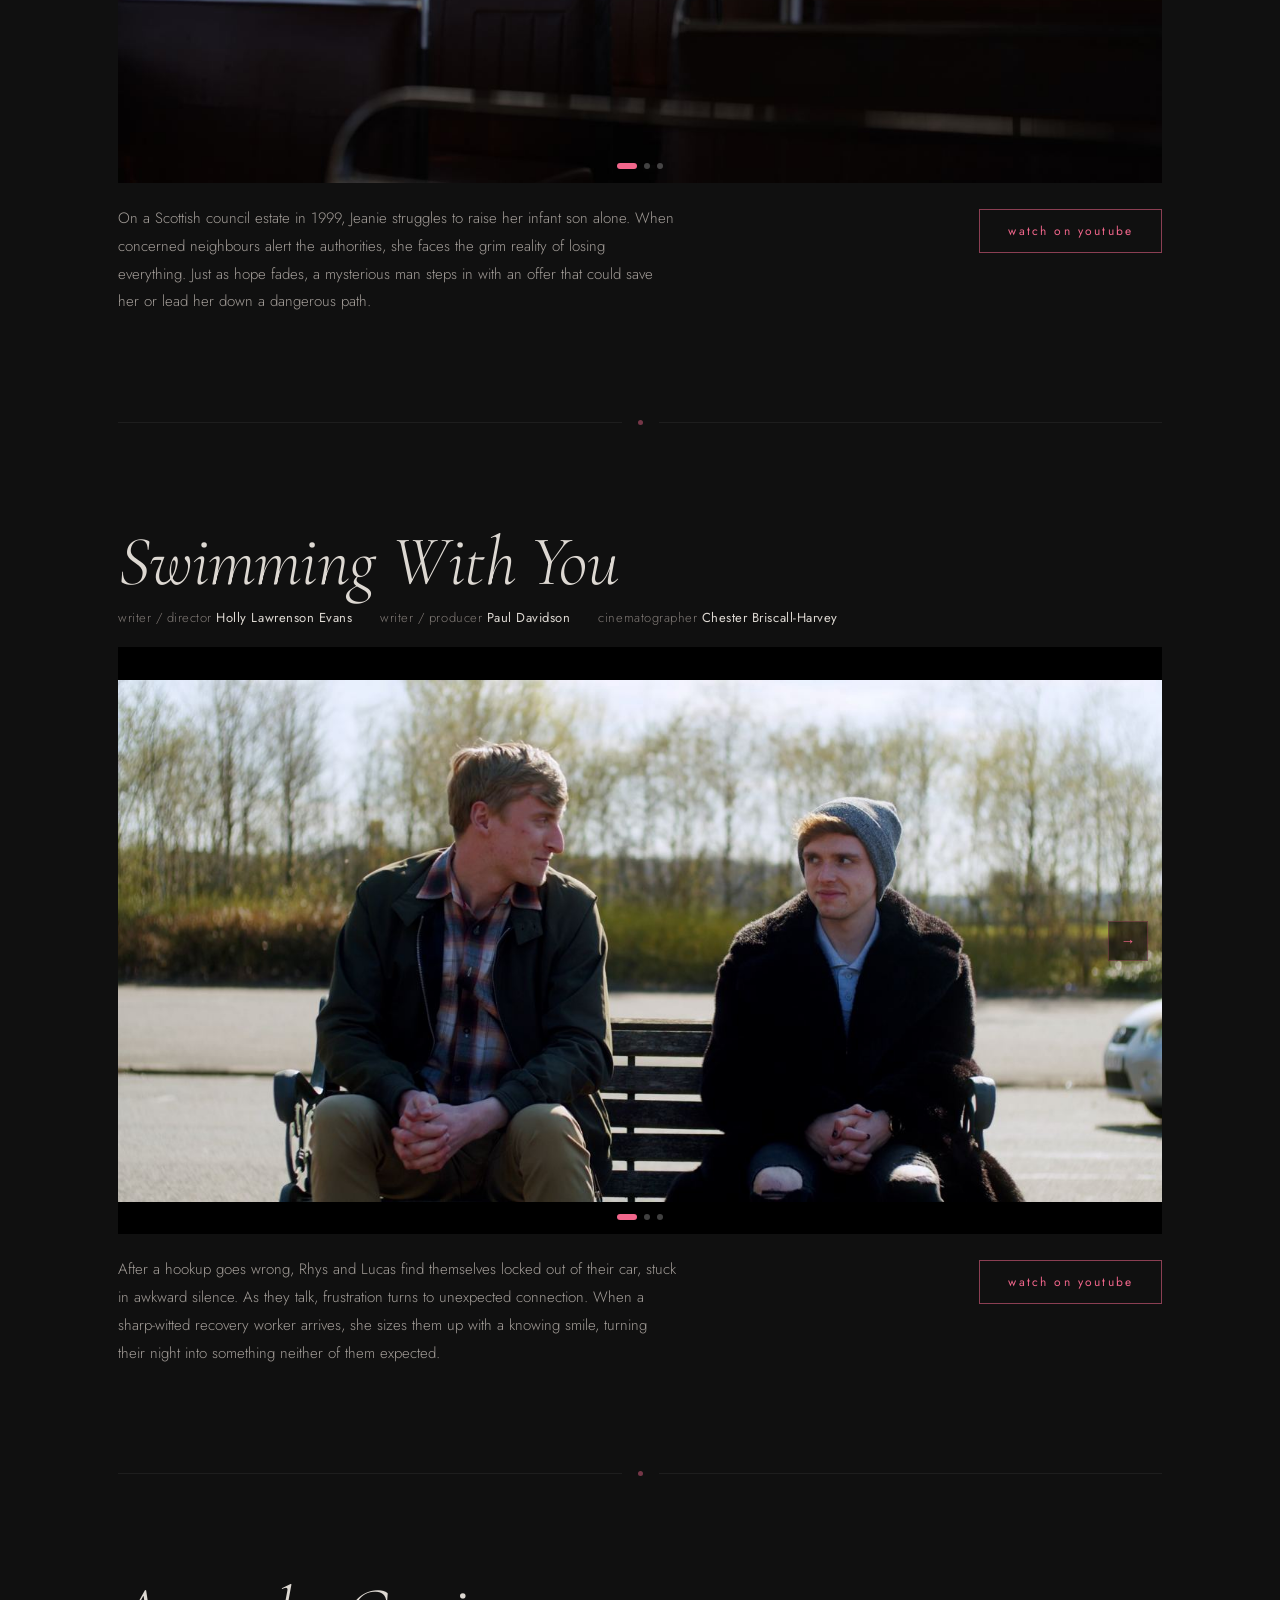
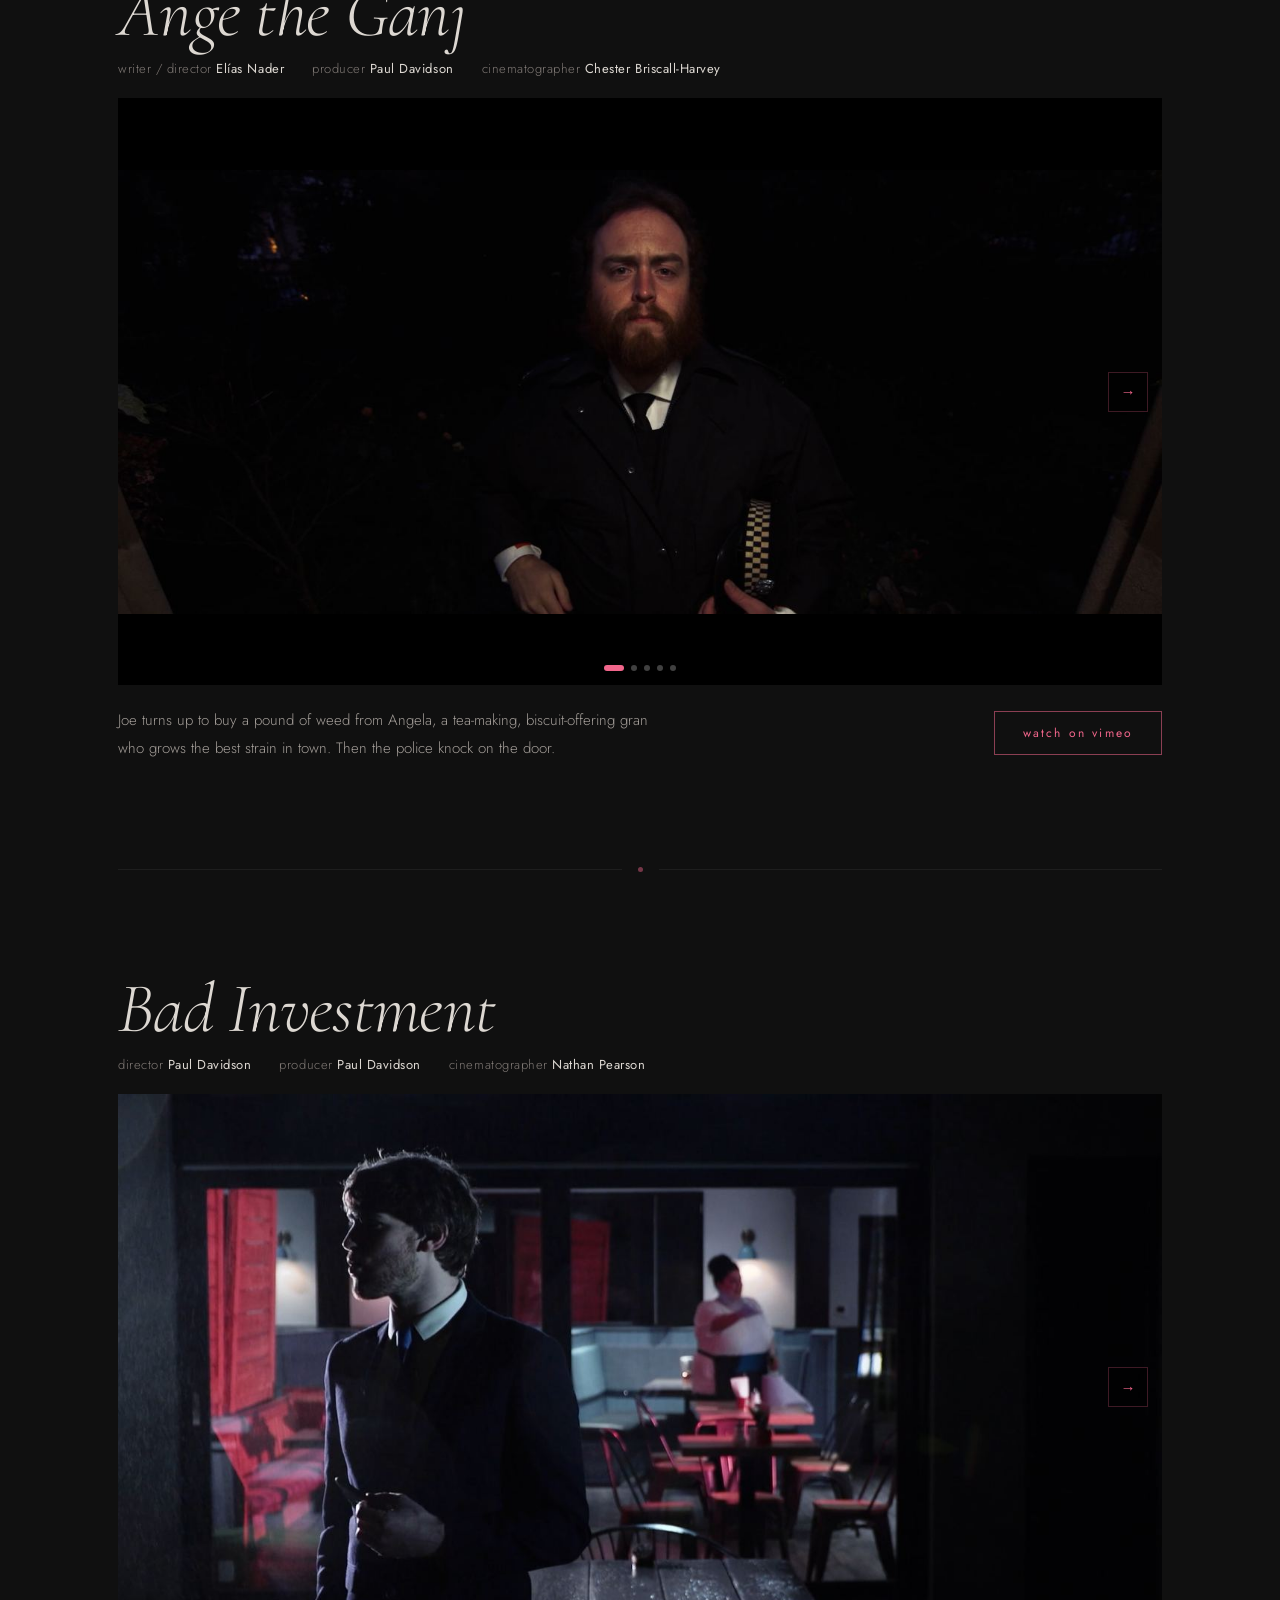
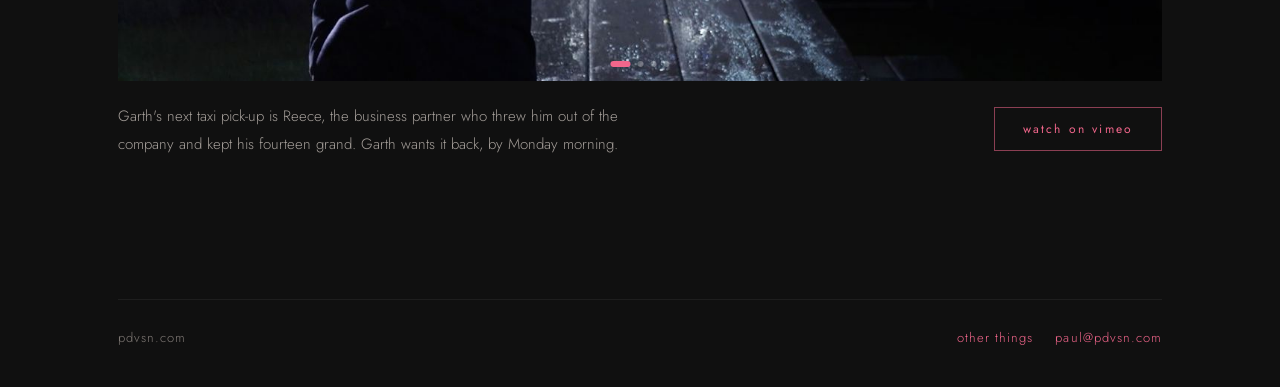
==== commit 7da08de3: "Stack film credits one per line on mobile and use the same order on every film Co-Authored-By: Claud" ====
--- a/index.html
+++ b/index.html
@@ -131,6 +131,7 @@
     .scroll { display: none; }
     .film-info { flex-direction: column; gap: 22px; }
     .film-info .btn { width: 100%; text-align: center; }
+    .credits { flex-direction: column; gap: 6px; }
     .arrow { display: none; }
   }
   @media (prefers-reduced-motion: reduce) {
@@ -206,7 +207,7 @@
 
     <article class="film">
       <h2 class="film-title">Ange the Ganj</h2>
-      <ul class="credits"><li>writer / director <b>Elías Nader</b></li><li>cinematographer <b>Chester Briscall-Harvey</b></li><li>producer <b>Paul Davidson</b></li></ul>
+      <ul class="credits"><li>writer / director <b>Elías Nader</b></li><li>producer <b>Paul Davidson</b></li><li>cinematographer <b>Chester Briscall-Harvey</b></li></ul>
       <div class="gallery">
         <div class="track" tabindex="0" aria-label="Stills from Ange the Ganj">
           <img src="images/ange-1.jpg" alt="Still from Ange the Ganj" loading="lazy">
@@ -228,7 +229,7 @@
 
     <article class="film">
       <h2 class="film-title">Bad Investment</h2>
-      <ul class="credits"><li>director <b>Paul Davidson</b></li><li>cinematographer <b>Nathan Pearson</b></li><li>producer <b>Paul Davidson</b></li></ul>
+      <ul class="credits"><li>director <b>Paul Davidson</b></li><li>producer <b>Paul Davidson</b></li><li>cinematographer <b>Nathan Pearson</b></li></ul>
       <div class="gallery">
         <div class="track" tabindex="0" aria-label="Stills from Bad Investment">
           <img src="images/bad-1.jpg" alt="Still from Bad Investment" loading="lazy">
